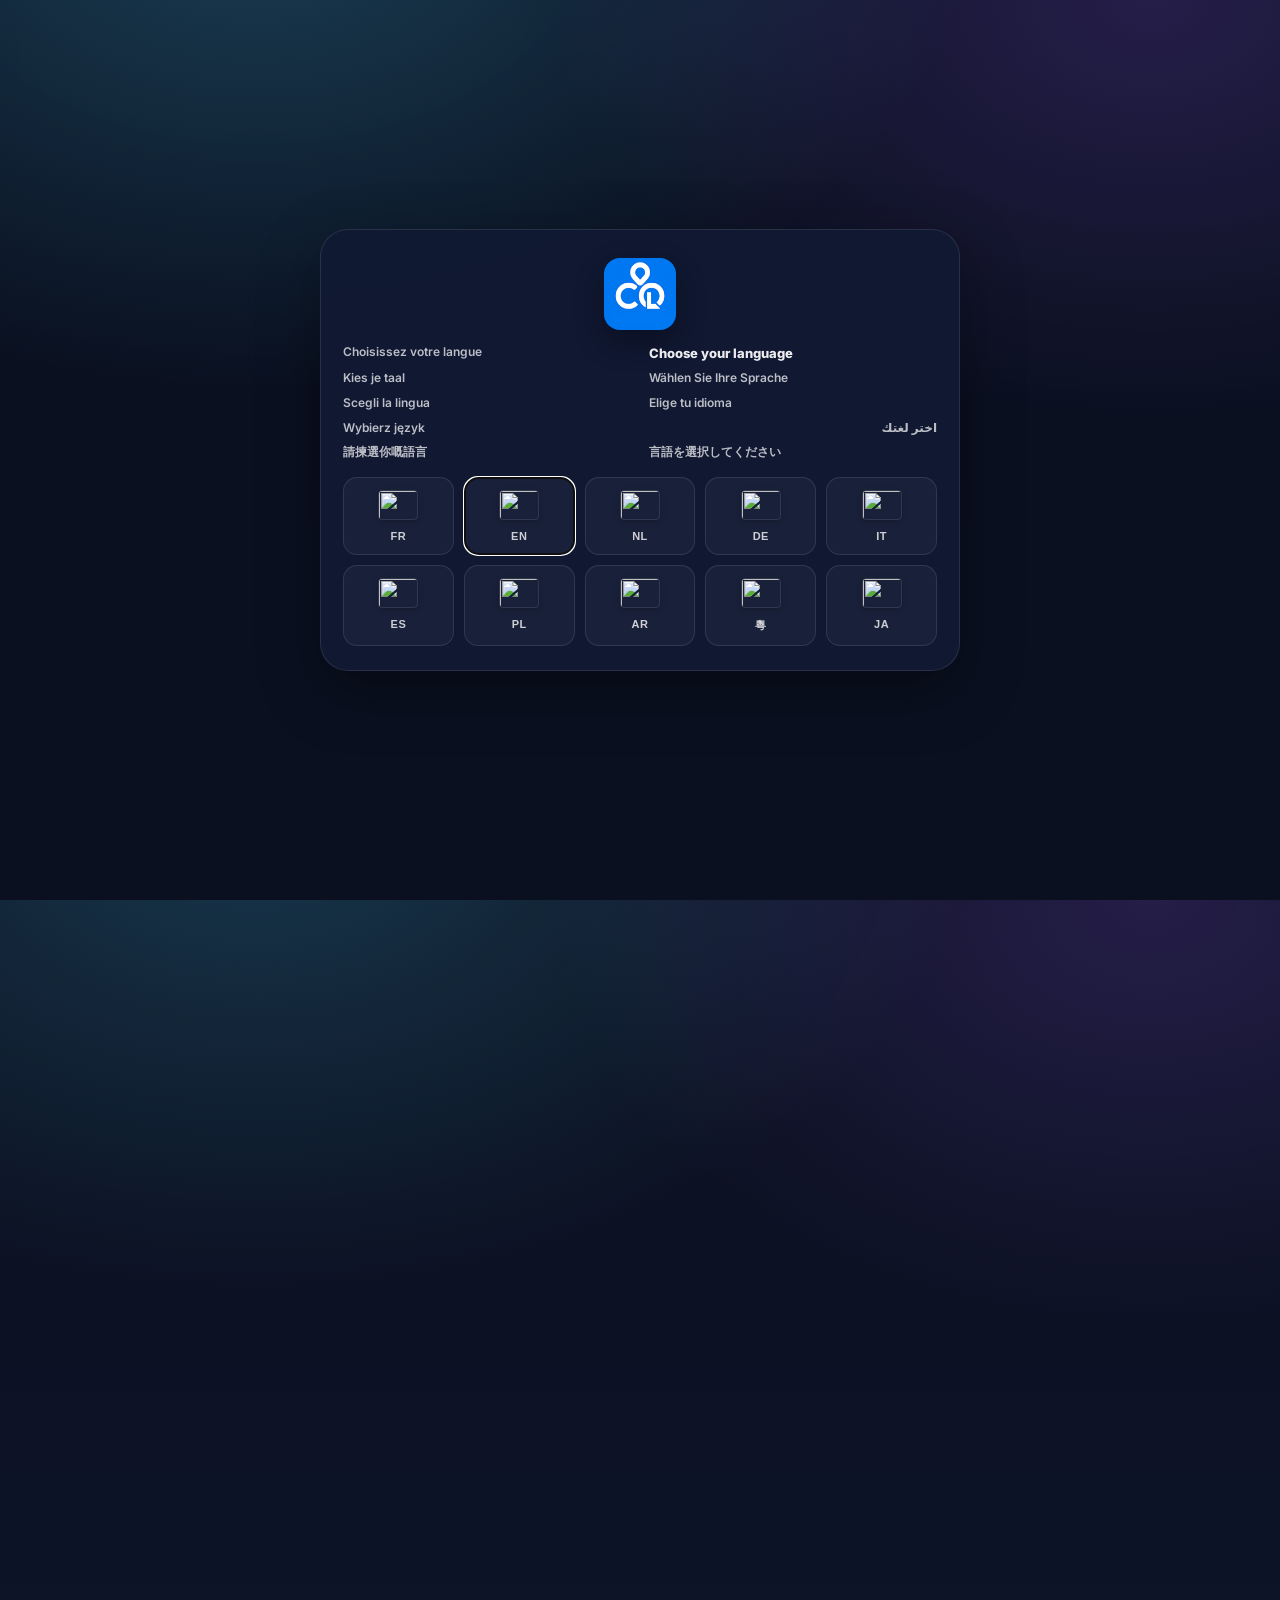
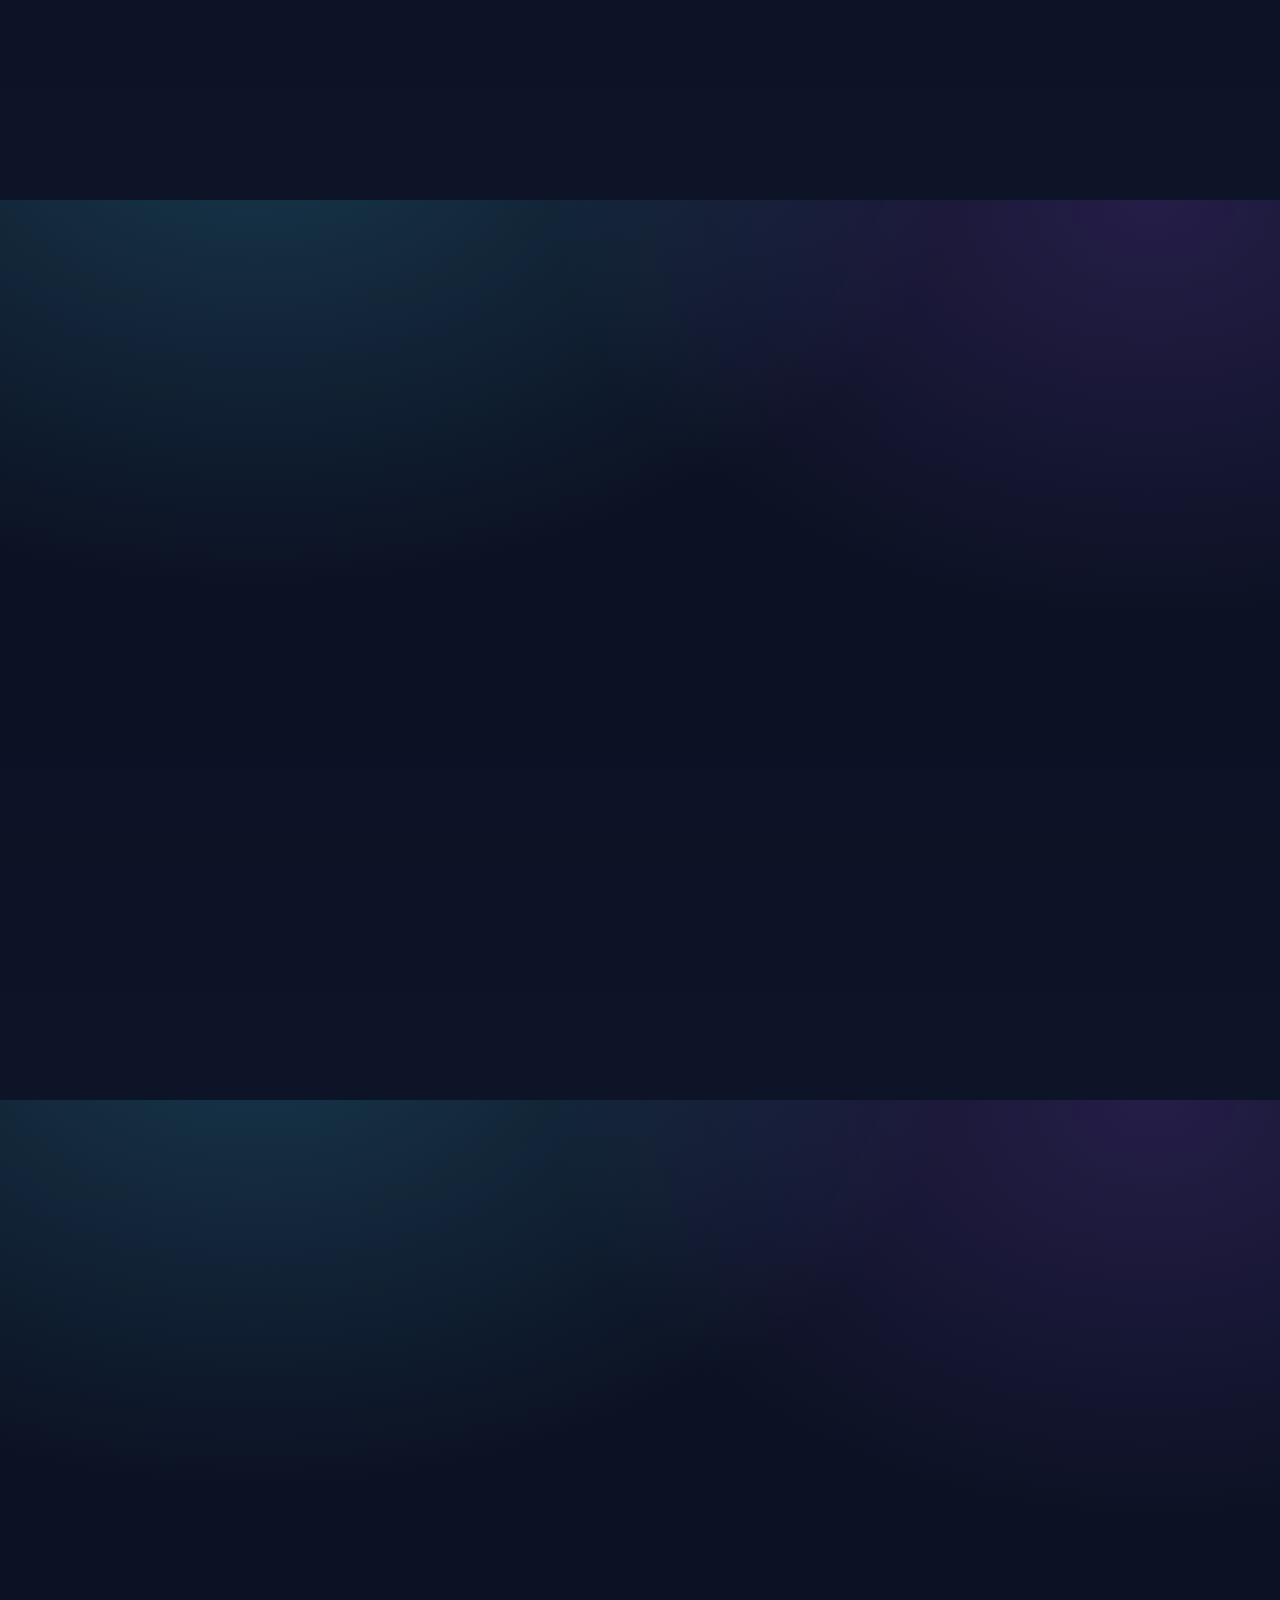
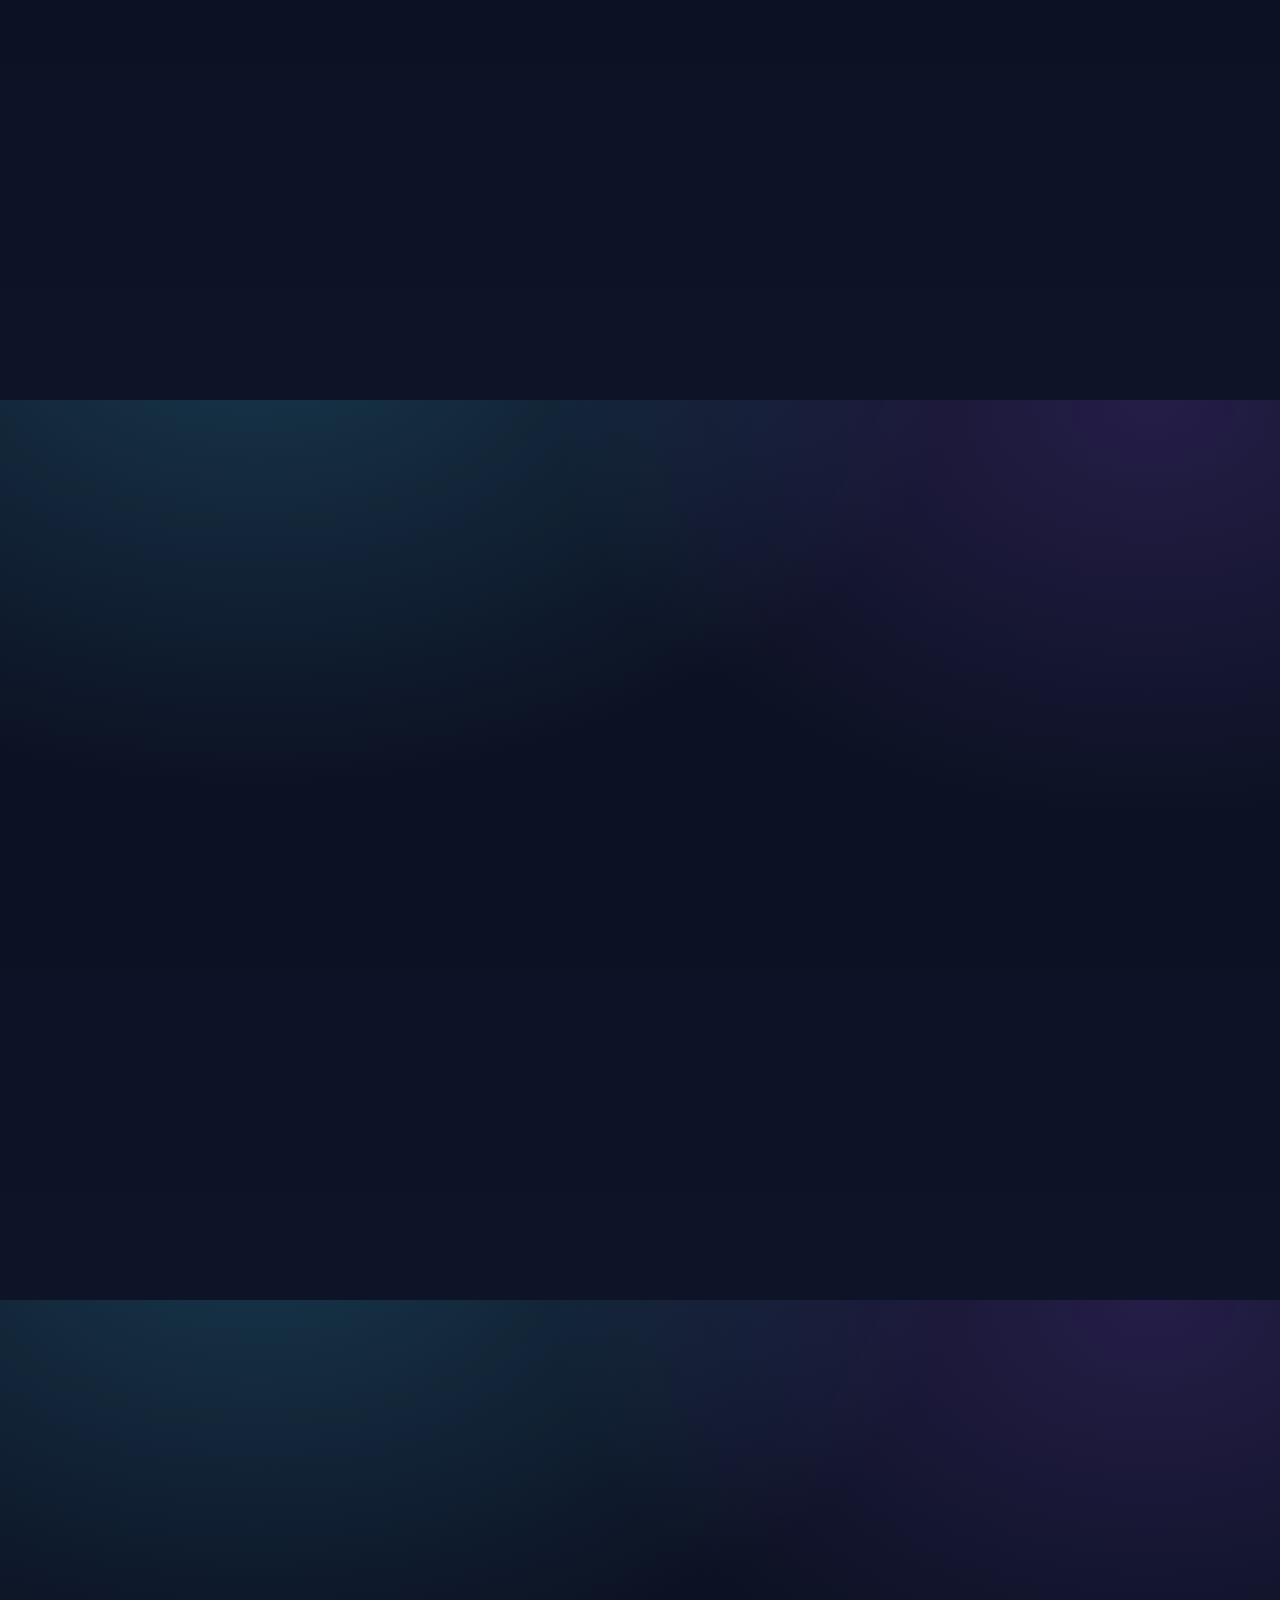
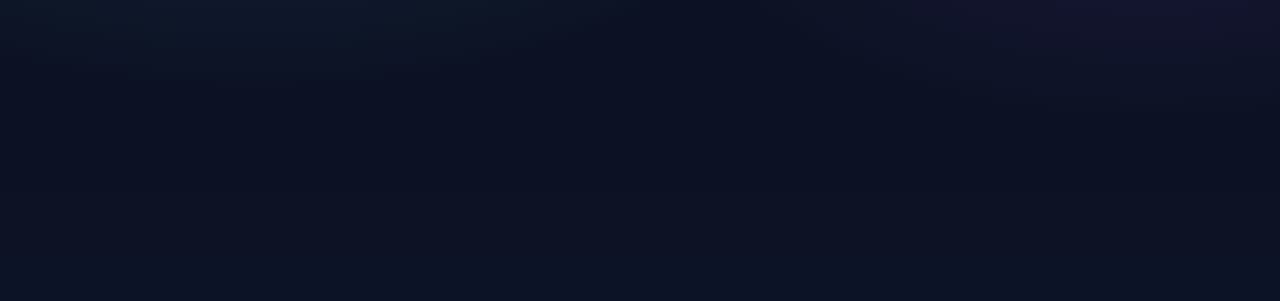
==== index.html @ 460daee0 "Aligner Liège et Lille sur le même modèle de carte QR que Mons. Co-authored-by: Cursor <cursoragent@" ====
<!doctype html>
<html lang="fr">
<head>
  <meta charset="utf-8" />
  <meta name="viewport" content="width=device-width, initial-scale=1" />
  <meta name="theme-color" content="#0b1020" />

  <title>TogaThrust — CityLoopQuest</title>

  <link rel="preconnect" href="https://fonts.googleapis.com">
  <link rel="preconnect" href="https://fonts.gstatic.com" crossorigin>
  <link href="https://fonts.googleapis.com/css2?family=Inter:wght@400;600;700&display=swap" rel="stylesheet">

  <link rel="stylesheet" href="styles.css?v=6" />
  <script>
    (function () {
      var S = ["fr", "en", "nl", "de", "it", "es", "pl", "ar", "yue", "ja"];
      function ok(l) {
        return S.indexOf(l) >= 0;
      }
      try {
        var q = (new URLSearchParams(location.search).get("lang") || "").toLowerCase();
        if (ok(q)) return;
      } catch (e) {}
      document.documentElement.classList.add("lang-gate-pending");
    })();
  </script>
  <script defer src="app.js"></script>
</head>

<body>
  <div
    id="langGate"
    class="langGate"
    hidden
    role="dialog"
    aria-modal="true"
    aria-labelledby="langGateTitle"
    aria-hidden="true"
  >
    <div class="langGate__panel">
      <img
        class="langGate__logo"
        src="assets/Logo%20minimaliste%20sur%20fond%20bleu.png"
        alt=""
        width="72"
        height="72"
        loading="eager"
        decoding="async"
      />
      <h2 id="langGateTitle" class="langGate__title"></h2>
      <div class="langGate__grid" role="group" aria-label="Langues">
        <button type="button" class="langFlag" data-lang-gate="fr" aria-label="Français" title="Français">
          <img class="langFlag__img" src="https://flagcdn.com/w40/fr.png" alt="" />
          <span class="langFlag__code">FR</span>
        </button>
        <button type="button" class="langFlag" data-lang-gate="en" aria-label="English" title="English">
          <img class="langFlag__img" src="https://flagcdn.com/w40/gb.png" alt="" />
          <span class="langFlag__code">EN</span>
        </button>
        <button type="button" class="langFlag" data-lang-gate="nl" aria-label="Nederlands" title="Nederlands">
          <img class="langFlag__img" src="https://flagcdn.com/w40/nl.png" alt="" />
          <span class="langFlag__code">NL</span>
        </button>
        <button type="button" class="langFlag" data-lang-gate="de" aria-label="Deutsch" title="Deutsch">
          <img class="langFlag__img" src="https://flagcdn.com/w40/de.png" alt="" />
          <span class="langFlag__code">DE</span>
        </button>
        <button type="button" class="langFlag" data-lang-gate="it" aria-label="Italiano" title="Italiano">
          <img class="langFlag__img" src="https://flagcdn.com/w40/it.png" alt="" />
          <span class="langFlag__code">IT</span>
        </button>
        <button type="button" class="langFlag" data-lang-gate="es" aria-label="Español" title="Español">
          <img class="langFlag__img" src="https://flagcdn.com/w40/es.png" alt="" />
          <span class="langFlag__code">ES</span>
        </button>
        <button type="button" class="langFlag" data-lang-gate="pl" aria-label="Polski" title="Polski">
          <img class="langFlag__img" src="https://flagcdn.com/w40/pl.png" alt="" />
          <span class="langFlag__code">PL</span>
        </button>
        <button type="button" class="langFlag" data-lang-gate="ar" aria-label="العربية" title="العربية">
          <img class="langFlag__img" src="https://flagcdn.com/w40/sa.png" alt="" />
          <span class="langFlag__code">AR</span>
        </button>
        <button type="button" class="langFlag" data-lang-gate="yue" aria-label="粵語" title="粵語">
          <img class="langFlag__img" src="https://flagcdn.com/w40/hk.png" alt="" />
          <span class="langFlag__code">粵</span>
        </button>
        <button type="button" class="langFlag" data-lang-gate="ja" aria-label="日本語" title="日本語">
          <img class="langFlag__img" src="https://flagcdn.com/w40/jp.png" alt="" />
          <span class="langFlag__code">JA</span>
        </button>
      </div>
    </div>
  </div>

  <header class="nav">
    <div class="container nav__inner">
      <a class="brand" href="#top" aria-label="TogaThrust">
        <img class="brand__logo" src="assets/LogoTT.jpg" alt="TogaThrust" />
        <img class="brand__by" src="assets/by-white.svg" alt="" aria-hidden="true" />
        <div class="brand__meta">
          <div class="brand__name">TogaThrust</div>
          <div class="brand__tag" data-i18n="brandTag">Air and Tourism adventures - Thrill and Culture !</div>
        </div>
      </a>

      <nav class="nav__links" aria-label="Navigation">
        <a href="#features" data-i18n="navFeatures">Fonctionnalités</a>
        <a href="#languages" data-i18n="navLanguages">Langues</a>
        <a href="#screens" data-i18n="navScreens">Captures</a>
        <a href="#launch" data-i18n="navLaunch">Lancer l’app</a>
      </nav>

      <div class="lang">
        <button id="langBtn" class="lang__btn" type="button" aria-haspopup="true" aria-expanded="false">
          <span class="lang__label" id="langLabel">FR</span>
          <span class="lang__chev" aria-hidden="true">▾</span>
        </button>
        <div id="langMenu" class="lang__menu" role="menu" aria-label="Langues">
          <button role="menuitem" data-lang="fr">Français</button>
          <button role="menuitem" data-lang="en">English</button>
          <button role="menuitem" data-lang="nl">Nederlands</button>
          <button role="menuitem" data-lang="de">Deutsch</button>
          <button role="menuitem" data-lang="it">Italiano</button>
          <button role="menuitem" data-lang="es">Español</button>
          <button role="menuitem" data-lang="pl">Polski</button>
          <button role="menuitem" data-lang="ar">العربية</button>
          <button role="menuitem" data-lang="yue">粵語</button>
          <button role="menuitem" data-lang="ja">日本語</button>
        </div>
      </div>
    </div>
  </header>

  <main id="top">
    <!-- HERO -->
    <section class="hero">
      <div class="container hero__grid">
        <div class="hero__copy">
          <div class="kickerRow">
  <div class="kicker" data-i18n="heroKicker">City Loop Quest !!</div>

  <img
    class="clqLogoKicker"
    src="assets/Logo%20minimaliste%20sur%20fond%20bleu.png"
    alt="CityLoopQuest"
    loading="lazy"
    decoding="async"
  />
</div>

          <h1 class="h1" data-i18n="heroTitle">CityLoopQuest</h1>
          <p class="lead" data-i18n="heroSubtitle">
            Des parcours touristiques interactifs, riches et payants, déclinables ville par ville.
          </p>

          <div class="pillRow" aria-label="Pills">
            <span class="pill" data-i18n="pillCities">Plusieurs villes</span>
            <span class="pill" data-i18n="pillRoutes">Plusieurs parcours</span>
            <span class="pill" data-i18n="pillGps">GPS</span>
            <span class="pill" data-i18n="pillQuiz">Quiz</span>
            <span class="pill" data-i18n="pillCulture">Culture</span>
            <span class="pill" data-i18n="pill10">10 langues</span>
          </div>

          <div class="heroCtaRow">
            <a class="btn btn--primary" href="#launch" data-i18n="heroCta">Voir les apps</a>
            <button type="button" class="btn btn--primary" id="installVideoBtn" data-i18n="heroInstallHelp">
              Comment installer une app sur votre appareil
            </button>
          </div>
        </div>

        <div class="hero__phone">
          <img
  class="clqLogoBadge"
  src="assets/Logo%20minimaliste%20sur%20fond%20bleu.png"
  alt="CityLoopQuest"
  loading="lazy"
  decoding="async"
/>

          <div class="phoneStage phoneStage--hero">
            <div class="phone shot" aria-label="Aperçu de l’application (paysage)">
              <div class="phone__bezel">
                <div class="phone__mic" aria-hidden="true"></div>
                <div class="phone__screen">
                  <div class="shot">
                    <div class="shot__blur" aria-hidden="true"></div>
                    <img id="shotImg" class="screenMedia" src="assets/screen-1-fr.png" alt="CityLoopQuest screenshot" />
                  </div>
                  <div class="phone__appLogo" aria-hidden="true">
                    <img src="assets/Logo%20minimaliste%20sur%20fond%20bleu.png" alt="" />
                  </div>
                </div>
              </div>
            </div>

            <!-- Controls UNDER the phone (not on top of image) -->
            <div class="shotPanel" aria-label="Navigation des captures">
              <button id="prevShot" class="iconBtn" type="button" aria-label="Précédent">‹</button>

              <div class="shotPanel__mid">
                <div id="shotCaption" class="shotPanel__caption"> </div>
                <div id="shotDots" class="shotDots" aria-label="Positions"></div>
              </div>

              <button id="nextShot" class="iconBtn" type="button" aria-label="Suivant">›</button>
            </div>
          </div>
        </div>
      </div>
    </section>

    <!-- FEATURES -->
    <section id="features" class="section">
      <div class="container">
        <h2 class="h2" data-i18n="featuresTitle">Ce que fait CityLoopQuest</h2>

        <div class="cards">
          <article class="card">
            <div class="card__icon">🧭</div>
            <h3 class="card__title" data-i18n="f1Title">Parcours & guidage</h3>
            <p class="card__text" data-i18n="f1Text">Itinéraires, distances réalistes, guidage GPS, liens vers les transports en commun et accès direct à Uber si installée.</p>
          </article>
          <article class="card">
            <div class="card__icon">🎭</div>
            <h3 class="card__title" data-i18n="f2Title">Culture & histoires</h3>
            <p class="card__text" data-i18n="f2Text">Chansons, musées, pages culturelles, personnages, lieux emblématiques, événements récurrents…</p>
          </article>
          <article class="card">
            <div class="card__icon">🧠</div>
            <h3 class="card__title" data-i18n="f3Title">Quiz en chemin</h3>
            <p class="card__text" data-i18n="f3Text">Des questions pendant la balade pour rendre l’expérience ludique (adultes/enfants).</p>
          </article>
        </div>

        <div class="banner">
          <div class="banner__badge" data-i18n="quoteBadge">Le +</div>
          <div class="banner__text" data-i18n="quoteText">Un produit duplicable : tu crées une ville, tu ajoutes des parcours, et c’est parti.</div>
        </div>
      </div>
    </section>

    <!-- LANGUAGES -->
    <section id="languages" class="section section--alt">
      <div class="container">
        <h2 class="h2" data-i18n="langTitle">10 langues, accès direct</h2>
        <p class="muted" data-i18n="langSubtitle">La même expérience, traduite et prête à l’usage.</p>

        <div class="langGrid" aria-label="Langues disponibles">
          <button class="langFlag" data-lang="fr" type="button" aria-label="Français" title="Français">
            <img class="langFlag__img" src="https://flagcdn.com/w40/fr.png" alt="Drapeau français" />
            <span class="langFlag__code">FR</span>
          </button>
          <button class="langFlag" data-lang="en" type="button" aria-label="English" title="English">
            <img class="langFlag__img" src="https://flagcdn.com/w40/gb.png" alt="Drapeau britannique" />
            <span class="langFlag__code">EN</span>
          </button>
          <button class="langFlag" data-lang="nl" type="button" aria-label="Nederlands" title="Nederlands">
            <img class="langFlag__img" src="https://flagcdn.com/w40/nl.png" alt="Drapeau néerlandais" />
            <span class="langFlag__code">NL</span>
          </button>
          <button class="langFlag" data-lang="de" type="button" aria-label="Deutsch" title="Deutsch">
            <img class="langFlag__img" src="https://flagcdn.com/w40/de.png" alt="Drapeau allemand" />
            <span class="langFlag__code">DE</span>
          </button>
          <button class="langFlag" data-lang="it" type="button" aria-label="Italiano" title="Italiano">
            <img class="langFlag__img" src="https://flagcdn.com/w40/it.png" alt="Drapeau italien" />
            <span class="langFlag__code">IT</span>
          </button>
          <button class="langFlag" data-lang="es" type="button" aria-label="Español" title="Español">
            <img class="langFlag__img" src="https://flagcdn.com/w40/es.png" alt="Drapeau espagnol" />
            <span class="langFlag__code">ES</span>
          </button>
          <button class="langFlag" data-lang="pl" type="button" aria-label="Polski" title="Polski">
            <img class="langFlag__img" src="https://flagcdn.com/w40/pl.png" alt="Drapeau polonais" />
            <span class="langFlag__code">PL</span>
          </button>
          <button class="langFlag" data-lang="ar" type="button" aria-label="العربية" title="العربية">
            <img class="langFlag__img" src="https://flagcdn.com/w40/sa.png" alt="Drapeau saoudien" />
            <span class="langFlag__code">AR</span>
          </button>
          <button class="langFlag" data-lang="yue" type="button" aria-label="粵語" title="粵語">
            <img class="langFlag__img" src="https://flagcdn.com/w40/hk.png" alt="Drapeau de Hong Kong" />
            <span class="langFlag__code">粵</span>
          </button>
          <button class="langFlag" data-lang="ja" type="button" aria-label="日本語" title="日本語">
            <img class="langFlag__img" src="https://flagcdn.com/w40/jp.png" alt="Drapeau japonais" />
            <span class="langFlag__code">JA</span>
          </button>
        </div>
      </div>
    </section>

    <!-- SCREENS -->
    <section id="screens" class="section">
      <div class="container">
        <h2 class="h2" data-i18n="screensTitle">Captures d’écran</h2>

        <div class="gallery" aria-label="Galerie de captures">
          <!-- 10 captures -->
          
          <figure class="gCard">
            <div class="phoneStage phoneStage--gallery">
              <div class="phone phone--small shot" aria-label="Capture 1">
                <div class="phone__bezel">
                  <div class="phone__mic" aria-hidden="true"></div>
                  <div class="phone__screen">
                    <div class="shot">
                      <div class="shot__blur" aria-hidden="true"></div>
                      <img class="screenMedia" data-screen="1" src="assets/screen-1-fr.png" alt="Screenshot 1" />
                    </div>
                  </div>
                </div>
              </div>
            </div>
            <figcaption class="gCap" data-i18n="g1">Capture d’écran 1</figcaption>
          </figure>

          <figure class="gCard">
            <div class="phoneStage phoneStage--gallery">
              <div class="phone phone--small shot" aria-label="Capture 2">
                <div class="phone__bezel">
                  <div class="phone__mic" aria-hidden="true"></div>
                  <div class="phone__screen">
                    <div class="shot">
                      <div class="shot__blur" aria-hidden="true"></div>
                      <img class="screenMedia" data-screen="2" src="assets/screen-2-fr.png" alt="Screenshot 2" />
                    </div>
                  </div>
                </div>
              </div>
            </div>
            <figcaption class="gCap" data-i18n="g2">Capture d’écran 2</figcaption>
          </figure>

          <figure class="gCard">
            <div class="phoneStage phoneStage--gallery">
              <div class="phone phone--small shot" aria-label="Capture 3">
                <div class="phone__bezel">
                  <div class="phone__mic" aria-hidden="true"></div>
                  <div class="phone__screen">
                    <div class="shot">
                      <div class="shot__blur" aria-hidden="true"></div>
                      <img class="screenMedia" data-screen="3" src="assets/screen-3-fr.png" alt="Screenshot 3" />
                    </div>
                  </div>
                </div>
              </div>
            </div>
            <figcaption class="gCap" data-i18n="g3">Capture d’écran 3</figcaption>
          </figure>

          <figure class="gCard">
            <div class="phoneStage phoneStage--gallery">
              <div class="phone phone--small shot" aria-label="Capture 4">
                <div class="phone__bezel">
                  <div class="phone__mic" aria-hidden="true"></div>
                  <div class="phone__screen">
                    <div class="shot">
                      <div class="shot__blur" aria-hidden="true"></div>
                      <img class="screenMedia" data-screen="4" src="assets/screen-4-fr.png" alt="Screenshot 4" />
                    </div>
                  </div>
                </div>
              </div>
            </div>
            <figcaption class="gCap" data-i18n="g4">Capture d’écran 4</figcaption>
          </figure>

          <figure class="gCard">
            <div class="phoneStage phoneStage--gallery">
              <div class="phone phone--small shot" aria-label="Capture 5">
                <div class="phone__bezel">
                  <div class="phone__mic" aria-hidden="true"></div>
                  <div class="phone__screen">
                    <div class="shot">
                      <div class="shot__blur" aria-hidden="true"></div>
                      <img class="screenMedia" data-screen="5" src="assets/screen-5-fr.png" alt="Screenshot 5" />
                    </div>
                  </div>
                </div>
              </div>
            </div>
            <figcaption class="gCap" data-i18n="g5">Capture d’écran 5</figcaption>
          </figure>

          <figure class="gCard">
            <div class="phoneStage phoneStage--gallery">
              <div class="phone phone--small shot" aria-label="Capture 6">
                <div class="phone__bezel">
                  <div class="phone__mic" aria-hidden="true"></div>
                  <div class="phone__screen">
                    <div class="shot">
                      <div class="shot__blur" aria-hidden="true"></div>
                      <img class="screenMedia" data-screen="6" src="assets/screen-6-fr.png" alt="Screenshot 6" />
                    </div>
                  </div>
                </div>
              </div>
            </div>
            <figcaption class="gCap" data-i18n="g6">Capture d’écran 6</figcaption>
          </figure>

          <figure class="gCard">
            <div class="phoneStage phoneStage--gallery">
              <div class="phone phone--small shot" aria-label="Capture 7">
                <div class="phone__bezel">
                  <div class="phone__mic" aria-hidden="true"></div>
                  <div class="phone__screen">
                    <div class="shot">
                      <div class="shot__blur" aria-hidden="true"></div>
                      <img class="screenMedia" data-screen="7" src="assets/screen-7-fr.png" alt="Screenshot 7" />
                    </div>
                  </div>
                </div>
              </div>
            </div>
            <figcaption class="gCap" data-i18n="g7">Capture d’écran 7</figcaption>
          </figure>

          <figure class="gCard">
            <div class="phoneStage phoneStage--gallery">
              <div class="phone phone--small shot" aria-label="Capture 8">
                <div class="phone__bezel">
                  <div class="phone__mic" aria-hidden="true"></div>
                  <div class="phone__screen">
                    <div class="shot">
                      <div class="shot__blur" aria-hidden="true"></div>
                      <img class="screenMedia" data-screen="8" src="assets/screen-8-fr.png" alt="Screenshot 8" />
                    </div>
                  </div>
                </div>
              </div>
            </div>
            <figcaption class="gCap" data-i18n="g8">Capture d’écran 8</figcaption>
          </figure>

          <figure class="gCard">
            <div class="phoneStage phoneStage--gallery">
              <div class="phone phone--small shot" aria-label="Capture 9">
                <div class="phone__bezel">
                  <div class="phone__mic" aria-hidden="true"></div>
                  <div class="phone__screen">
                    <div class="shot">
                      <div class="shot__blur" aria-hidden="true"></div>
                      <img class="screenMedia" data-screen="9" src="assets/screen-9-fr.png" alt="Screenshot 9" />
                    </div>
                  </div>
                </div>
              </div>
            </div>
            <figcaption class="gCap" data-i18n="g9">Capture d’écran 9</figcaption>
          </figure>

          <figure class="gCard">
            <div class="phoneStage phoneStage--gallery">
              <div class="phone phone--small shot" aria-label="Capture 10">
                <div class="phone__bezel">
                  <div class="phone__mic" aria-hidden="true"></div>
                  <div class="phone__screen">
                    <div class="shot">
                      <div class="shot__blur" aria-hidden="true"></div>
                      <img class="screenMedia" data-screen="10" src="assets/screen-10-fr.png" alt="Screenshot 10" />
                    </div>
                  </div>
                </div>
              </div>
            </div>
            <figcaption class="gCap" data-i18n="g10">Capture d’écran 10</figcaption>
          </figure>
        </div>
      </div>
    </section>

    <!-- LAUNCH -->
    <section id="launch" class="section section--alt">
      <div class="container">
        <h2 class="h2" data-i18n="launchTitle">Commencez l’aventure et choisissez votre ville</h2>
        <div class="launchWarning" data-i18n="launchGpsWarning">
          ATTENTION : LE GUIDAGE GPS EST TRES GOURMAND EN ENERGIE. PENSEZ A AVOIR UN PORTABLE A PLEINE CHARGE OU, MIEUX, UNE BATTERIE PORTABLE...
        </div>
        <p class="muted" data-i18n="launchSubtitle">Scannez le QR ou cliquez sur la tuile.</p>

        <div class="cityWorld">
          <div class="cityContinent">
            <h3 class="cityContinent__title" data-i18n="continentEurope">Europe</h3>

            <div class="cityCountry">
              <h4 class="cityCountry__title" data-i18n="countryBelgium">Belgique</h4>
              <div class="cityGrid">
                <a class="cityCard" href="https://clq-mons.netlify.app/language-selection.html?from=clquest" rel="noreferrer">
                  <div class="cityCard__top">
                    <div class="cityCard__icon">
                      <img class="cityCard__iconImg" src="assets/Logo%20minimaliste%20sur%20fond%20bleu.png" alt="CityQuest" loading="lazy" decoding="async" />
                    </div>
                    <div class="cityCard__title" data-i18n="cityMons">Mons</div>
                  </div>
                  <div class="qrBox">
                    <img class="qr" src="assets/qr_clq-mons_netlify_app.png?v=6" alt="QR code – CityLoopQuest Mons" width="240" height="240" loading="lazy" decoding="async" />
                  </div>
                  <div class="cityCard__hint" data-i18n="scanHint">Scannez pour ouvrir sur mobile</div>
                </a>

                <a class="cityCard" href="https://clq-bruxelles.netlify.app/language-selection.html?from=clquest" rel="noreferrer">
                  <div class="cityCard__top">
                    <div class="cityCard__icon">
                      <img class="cityCard__iconImg" src="assets/Logo%20minimaliste%20sur%20fond%20bleu.png" alt="CityQuest" loading="lazy" decoding="async" />
                    </div>
                    <div class="cityCard__title" data-i18n="cityBrussels">Bruxelles</div>
                  </div>
                  <div class="qrBox">
                    <img class="qr" src="assets/qr_clq-bruxelles_netlify_app.png?v=6" alt="QR code – CityLoopQuest Bruxelles" width="240" height="240" loading="lazy" decoding="async" />
                  </div>
                  <div class="cityCard__hint" data-i18n="scanHint">Scannez pour ouvrir sur mobile</div>
                </a>

                <div class="cityCard cityCard--soon" aria-disabled="true">
                  <div class="cityCard__top">
                    <div class="cityCard__icon">
                      <img class="cityCard__iconImg" src="assets/Logo%20minimaliste%20sur%20fond%20bleu.png" alt="CityQuest" loading="lazy" decoding="async" />
                    </div>
                    <div class="cityCard__title" data-i18n="cityLiege">Liège</div>
                  </div>
                  <div class="qrBox">
                    <img class="qr" src="assets/qr_clq-liege_netlify_app.png?v=6" alt="QR code – CityLoopQuest Liège (à venir)" width="240" height="240" loading="lazy" decoding="async" />
                  </div>
                  <div class="cityCard__hint" data-i18n="fakeQrHint">QR provisoire (bientôt actif)</div>
                </div>
              </div>
            </div>

            <div class="cityCountry">
              <h4 class="cityCountry__title" data-i18n="countryFrance">France</h4>
              <div class="cityGrid">
                <div class="cityCard cityCard--soon" aria-disabled="true">
                  <div class="cityCard__top">
                    <div class="cityCard__icon">
                      <img class="cityCard__iconImg" src="assets/Logo%20minimaliste%20sur%20fond%20bleu.png" alt="CityQuest" loading="lazy" decoding="async" />
                    </div>
                    <div class="cityCard__title" data-i18n="cityLille">Lille</div>
                  </div>
                  <div class="qrBox">
                    <img class="qr" src="assets/qr_clq-lille_netlify_app.png?v=6" alt="QR code – CityLoopQuest Lille (à venir)" width="240" height="240" loading="lazy" decoding="async" />
                  </div>
                  <div class="cityCard__hint" data-i18n="fakeQrHint">QR provisoire (bientôt actif)</div>
                </div>
              </div>
            </div>

            <div class="cityCountry">
              <h4 class="cityCountry__title" data-i18n="countrySpain">Espagne</h4>
              <div class="cityGrid">
                <div class="cityCard cityCard--soon" aria-disabled="true">
                  <div class="cityCard__top">
                    <div class="cityCard__icon">
                      <img class="cityCard__iconImg" src="assets/Logo%20minimaliste%20sur%20fond%20bleu.png" alt="CityQuest" loading="lazy" decoding="async" />
                    </div>
                    <div class="cityCard__title" data-i18n="cityAlicante">Alicante</div>
                  </div>
                  <div class="qrBox">
                    <img class="qr" src="assets/qr_clq-alicante_netlify_app.png?v=6" alt="QR code – CityLoopQuest Alicante (à venir)" width="240" height="240" loading="lazy" decoding="async" />
                  </div>
                  <div class="cityCard__hint" data-i18n="fakeQrHint">QR provisoire (bientôt actif)</div>
                </div>

                <div class="cityCard cityCard--soon" aria-disabled="true">
                  <div class="cityCard__top">
                    <div class="cityCard__icon">
                      <img class="cityCard__iconImg" src="assets/Logo%20minimaliste%20sur%20fond%20bleu.png" alt="CityQuest" loading="lazy" decoding="async" />
                    </div>
                    <div class="cityCard__title" data-i18n="cityCaravaca">Caravaca de la Cruz</div>
                  </div>
                  <div class="qrBox">
                    <img class="qr" src="assets/qr_clq-caravaca-de-la-cruz_netlify_app.png?v=6" alt="QR code – CityLoopQuest Caravaca (à venir)" width="240" height="240" loading="lazy" decoding="async" />
                  </div>
                  <div class="cityCard__hint" data-i18n="fakeQrHint">QR provisoire (bientôt actif)</div>
                </div>

                <div class="cityCard cityCard--soon" aria-disabled="true">
                  <div class="cityCard__top">
                    <div class="cityCard__icon">
                      <img class="cityCard__iconImg" src="assets/Logo%20minimaliste%20sur%20fond%20bleu.png" alt="CityQuest" loading="lazy" decoding="async" />
                    </div>
                    <div class="cityCard__title" data-i18n="cityCarthagene">Carthagène</div>
                  </div>
                  <div class="qrBox">
                    <img class="qr" src="assets/qr_clq-carthagene_netlify_app.png?v=6" alt="QR code – CityLoopQuest Carthagène (à venir)" width="240" height="240" loading="lazy" decoding="async" />
                  </div>
                  <div class="cityCard__hint" data-i18n="fakeQrHint">QR provisoire (bientôt actif)</div>
                </div>

                <div class="cityCard cityCard--soon" aria-disabled="true">
                  <div class="cityCard__top">
                    <div class="cityCard__icon">
                      <img class="cityCard__iconImg" src="assets/Logo%20minimaliste%20sur%20fond%20bleu.png" alt="CityQuest" loading="lazy" decoding="async" />
                    </div>
                    <div class="cityCard__title" data-i18n="cityLorca">Lorca</div>
                  </div>
                  <div class="qrBox">
                    <img class="qr" src="assets/qr_clq-lorca_netlify_app.png?v=6" alt="QR code – CityLoopQuest Lorca (à venir)" width="240" height="240" loading="lazy" decoding="async" />
                  </div>
                  <div class="cityCard__hint" data-i18n="fakeQrHint">QR provisoire (bientôt actif)</div>
                </div>

                <a class="cityCard" href="https://clq-murcia.netlify.app/language-selection.html?from=clquest" rel="noreferrer">
                  <div class="cityCard__top">
                    <div class="cityCard__icon">
                      <img class="cityCard__iconImg" src="assets/Logo%20minimaliste%20sur%20fond%20bleu.png" alt="CityQuest" loading="lazy" decoding="async" />
                    </div>
                    <div class="cityCard__title" data-i18n="cityMurcia">Murcia</div>
                  </div>
                  <div class="qrBox">
                    <img class="qr" src="assets/qr_clq-murcia_netlify_app.png?v=6" alt="QR code – CityLoopQuest Murcia" width="240" height="240" loading="lazy" decoding="async" />
                  </div>
                  <div class="cityCard__hint" data-i18n="scanHint">Scannez pour ouvrir sur mobile</div>
                </a>

                <div class="cityCard cityCard--soon" aria-disabled="true">
                  <div class="cityCard__top">
                    <div class="cityCard__icon">
                      <img class="cityCard__iconImg" src="assets/Logo%20minimaliste%20sur%20fond%20bleu.png" alt="CityQuest" loading="lazy" decoding="async" />
                    </div>
                    <div class="cityCard__title" data-i18n="cityAguilas">Águilas</div>
                  </div>
                  <div class="qrBox">
                    <img class="qr" src="assets/qr_clq-aguilas_netlify_app.png?v=6" alt="QR code – CityLoopQuest Águilas (à venir)" width="240" height="240" loading="lazy" decoding="async" />
                  </div>
                  <div class="cityCard__hint" data-i18n="fakeQrHint">QR provisoire (bientôt actif)</div>
                </div>
              </div>
            </div>
          </div>
        </div>
      </div>
    </section>

    <div
      id="installVideoModal"
      class="installVideoModal"
      hidden
      role="dialog"
      aria-modal="true"
      aria-labelledby="installVideoModalTitle"
    >
      <div class="installVideoModal__backdrop" id="installVideoBackdrop" aria-hidden="true"></div>
      <div class="installVideoModal__panel">
        <div class="installVideoModal__head">
          <h2 id="installVideoModalTitle" class="installVideoModal__title" data-i18n="heroInstallHelp">
            Comment installer une app sur votre appareil
          </h2>
          <button type="button" class="btn installVideoModal__close" id="installVideoCloseBtn" data-i18n="installVideoClose">
            Fermer
          </button>
        </div>
        <video
          id="installVideoPlayer"
          class="installVideoModal__video"
          controls
          playsinline
          preload="auto"
          autoplay
          muted
        ></video>
      </div>
    </div>

    <footer class="footer">
      <div class="container footer__inner">
        <div class="footer__left">
          <div class="footer__brand">TogaThrust</div>
          <div class="footer__text" data-i18n="footerText">CityLoopQuest — tourisme interactif multilingue.</div>
        </div>
      </div>
    </footer>
  </main>
</body>
</html>
---- styles.css ----
:root{
  --bg: #0b1020;
  --bg2:#0d1428;
  --card:#111a33;
  --muted: rgba(255,255,255,.72);
  --muted2: rgba(255,255,255,.58);
  --text: rgba(255,255,255,.92);
  --line: rgba(255,255,255,.10);
  --accent:#4dd5ff;
  --accent2:#9b5cff;
  --shadow: 0 20px 60px rgba(0,0,0,.35);
  --radius: 20px;
  --radius2: 28px;
  --font: "Inter", system-ui, -apple-system, Segoe UI, Roboto, Arial, sans-serif;
}

*{ box-sizing:border-box; }
html,body{ height:100%; }
body{
  margin:0;
  font-family:var(--font);
  color:var(--text);
  background:
    radial-gradient(1200px 800px at 20% -10%, rgba(77,213,255,.20), transparent 60%),
    radial-gradient(1000px 700px at 90% 0%, rgba(155,92,255,.18), transparent 60%),
    linear-gradient(180deg, var(--bg) 0%, var(--bg2) 100%);
}

a{ color:inherit; text-decoration:none; }
img{ max-width:100%; display:block; }

.container{
  width:min(1120px, calc(100% - 48px));
  margin:0 auto;
}

.nav{
  position:sticky;
  top:0;
  z-index:50;
  backdrop-filter: blur(14px);
  background: rgba(11,16,32,.60);
  border-bottom: 1px solid var(--line);
}
.nav__inner{
  display:flex;
  align-items:center;
  justify-content:space-between;
  gap:14px;
  padding:12px 0;
}

.brand{
  display:flex;
  align-items:center;
  gap:12px;
  min-width: 220px;
}
.brand__logo{
  width: 44px;
  height: 44px;
  object-fit: contain;      /* remplit bien le carré */
  border-radius: 10px;    /* look moderne */
  background: #fff;       /* si ton logo a du blanc/contour, ça ressort bien */
  padding: 0;
  box-shadow: 0 8px 18px rgba(0,0,0,.25);
}
.brand__by{
  height: 60px;  /* 3× la taille d’origine (20px) */
  width: auto;
  object-fit: contain;
  opacity: .95;
  transform: rotate(-25deg);  /* inclinaison vers la gauche */
  margin-right: -92px;  /* encore un peu vers la gauche */
}

.brand__name{ font-weight:800; letter-spacing:.2px; color:#e63946; }
.brand__tag{ font-size:12px; color:var(--muted2); margin-top:2px; }

.nav__links{
  display:flex;
  gap:18px;
  align-items:center;
  justify-content:center;
  flex:1;
}
.nav__links a{
  font-size:14px;
  color:var(--muted);
  padding:8px 10px;
  border-radius: 12px;
}
.nav__links a:hover{
  background: rgba(255,255,255,.06);
  color: var(--text);
}

.lang{ position:relative; }
.lang__btn{
  display:flex;
  align-items:center;
  gap:8px;
  padding:10px 12px;
  border:1px solid var(--line);
  background: rgba(255,255,255,.04);
  color: var(--text);
  border-radius: 14px;
  cursor:pointer;
}
.lang__btn:hover{ background: rgba(255,255,255,.06); }
.lang__label{ font-weight:700; font-size:12px; letter-spacing:.6px; }
.lang__chev{ opacity:.9; }

.lang__menu{
  position:absolute;
  right:0;
  top: calc(100% + 10px);
  width: 220px;
  display:none;
  background: rgba(13,20,40,.95);
  border:1px solid var(--line);
  border-radius: 16px;
  box-shadow: var(--shadow);
  padding:8px;
}
.lang__menu.open{ display:block; }
.lang__menu button{
  width:100%;
  padding:10px 10px;
  border-radius: 12px;
  border:0;
  background: transparent;
  color: var(--text);
  cursor:pointer;
  text-align:left;
  font-size:14px;
}
.lang__menu button:hover{ background: rgba(255,255,255,.06); }

.hero{ padding: 44px 0 10px; }
.hero__grid{
  display:grid;
  grid-template-columns: 1.15fr .85fr;
  gap: 28px;
  align-items:center;
}
.kicker{
  display:inline-flex;
  gap:10px;
  align-items:center;
  font-size:56px;   /* au moins 2× plus grand (28px → 56px) */
  font-weight:700;
  color: #2563eb;   /* bleu type fond du logo CityLoopQuest */
  padding:16px 24px;
  border: 1px solid var(--line);
  border-radius: 999px;
  background: rgba(255,255,255,.04);
}
/* Row kicker + logo (logo visible seulement sur mobile) */
.kickerRow{
  display:flex;
  align-items:center;
  gap:10px;
}

.clqLogoKicker{
  display:none;           /* desktop: caché */
  width:34px;
  height:34px;
  object-fit: contain;
  border-radius: 10px;
  box-shadow: 0 10px 22px rgba(0,0,0,.25);
}

/* Portrait mobile : 120x120 et aligné à droite du kicker */
@media (max-width: 680px) and (orientation: portrait){
  .kickerRow{
    width:100%;
    justify-content: space-between;
  }
  .clqLogoKicker{
    display:block;
    width:120px;
    height:120px;
  }
  .clqLogoBadge{ display:none; }
}

/* Paysage mobile : force aussi le logo en haut à droite */
@media (max-height: 520px) and (orientation: landscape){
  .clqLogoKicker{
    display:block;
    position: fixed;
    right: 12px;
    top: calc(env(safe-area-inset-top) + 12px);
    width:120px;
    height:120px;
    z-index: 9999;
  }

  /* Le badge au-dessus du téléphone, on le masque en mobile */
  .clqLogoBadge{ display:none; }
}


.h1{
  font-size: clamp(40px, 4.8vw, 62px);
  margin:14px 0 10px;
  line-height:1.0;
}
.lead{
  font-size: 17px;
  color: var(--muted);
  line-height:1.6;
  margin: 0 0 18px;
}

.pillRow{
  display:flex;
  flex-wrap:wrap;
  gap:10px;
  margin: 8px 0 18px;
}
.pill{
  font-size:12px;
  color: var(--muted);
  border:1px solid var(--line);
  background: rgba(255,255,255,.03);
  border-radius:999px;
  padding:8px 10px;
}

.btn{
  display:inline-flex;
  align-items:center;
  justify-content:center;
  gap:10px;
  padding:12px 16px;
  border-radius: 16px;
  border: 1px solid var(--line);
  background: rgba(255,255,255,.05);
  color: var(--text);
  font-weight:700;
}
button.btn{
  font: inherit;
  cursor: pointer;
}
.btn--primary{
  background: linear-gradient(135deg, rgba(77,213,255,.95), rgba(155,92,255,.85));
  border: 0;
  box-shadow: 0 18px 40px rgba(77,213,255,.14);
}
.btn--primary:hover{ filter: brightness(1.03); transform: translateY(-1px); }

.heroCtaRow{
  display: flex;
  flex-wrap: wrap;
  align-items: center;
  gap: 12px;
  margin-top: 4px;
}

.installVideoModal{
  position: fixed;
  inset: 0;
  z-index: 99990;
  display: flex;
  align-items: center;
  justify-content: center;
  padding: 20px;
  box-sizing: border-box;
}

.installVideoModal[hidden]{
  display: none !important;
}

.installVideoModal__backdrop{
  position: absolute;
  inset: 0;
  background: rgba(5, 8, 18, .82);
  backdrop-filter: blur(8px);
  cursor: pointer;
}

.installVideoModal__panel{
  position: relative;
  z-index: 1;
  width: min(920px, 100%);
  max-height: min(92vh, 900px);
  border-radius: var(--radius2);
  border: 1px solid var(--line);
  background: rgba(17,26,51,.98);
  box-shadow: var(--shadow);
  padding: 18px 18px 20px;
  display: flex;
  flex-direction: column;
  gap: 14px;
}

.installVideoModal__head{
  display: flex;
  align-items: flex-start;
  justify-content: space-between;
  gap: 14px;
}

.installVideoModal__title{
  margin: 0;
  font-size: clamp(16px, 3.2vw, 20px);
  font-weight: 800;
  line-height: 1.35;
  color: var(--text);
  flex: 1;
  text-align: start;
}

.installVideoModal__close{
  flex: 0 0 auto;
  padding: 8px 14px;
  font-size: 13px;
}

.installVideoModal__video{
  width: 100%;
  max-height: min(72vh, 640px);
  border-radius: 14px;
  background: #000;
}

.section{ padding: 54px 0; }
.section--alt{ background: rgba(255,255,255,.02); border-top: 1px solid var(--line); border-bottom: 1px solid var(--line); }

.h2{
  font-size: 28px;
  margin: 0 0 14px;
}
.muted{ color: var(--muted2); margin: 0 0 18px; line-height:1.7; }

.cards{
  display:grid;
  grid-template-columns: repeat(3, 1fr);
  gap: 16px;
  margin-top: 18px;
}
.card{
  background: rgba(255,255,255,.04);
  border:1px solid var(--line);
  border-radius: var(--radius);
  padding: 18px 18px 16px;
  box-shadow: 0 20px 50px rgba(0,0,0,.20);
}
.card__icon{ font-size: 20px; }
.card__title{ margin: 10px 0 6px; font-size: 16px; }
.card__text{ margin: 0; color: var(--muted); line-height:1.6; font-size: 14px; }

.banner{
  margin-top: 18px;
  border:1px solid var(--line);
  background: linear-gradient(135deg, rgba(77,213,255,.12), rgba(155,92,255,.10));
  border-radius: var(--radius);
  padding: 16px;
  display:flex;
  gap: 12px;
  align-items:flex-start;
}
.banner__badge{
  font-size: 12px;
  font-weight:800;
  letter-spacing:.5px;
  padding: 7px 10px;
  border-radius: 999px;
  background: rgba(255,255,255,.10);
  border: 1px solid rgba(255,255,255,.12);
}
.banner__text{ color: var(--muted); line-height:1.6; }

.langGrid{
  display:grid;
  grid-template-columns: repeat(5, 1fr);
  gap: 10px;
  margin-top: 16px;
}
.langFlag{
  border:1px solid var(--line);
  background: rgba(255,255,255,.04);
  border-radius: 14px;
  padding: 12px 10px;
  text-align:center;
  font-weight:700;
  letter-spacing:.3px;
  cursor: pointer;
  display: flex;
  flex-direction: column;
  align-items: center;
  gap: 6px;
  transition: all 0.2s ease;
  color: var(--text);
}
.langFlag:hover{
  background: rgba(255,255,255,.08);
  border-color: var(--accent);
  transform: translateY(-2px);
  box-shadow: 0 4px 12px rgba(77,213,255,.15);
}
.langFlag:active{
  transform: translateY(0);
}
.langFlag__img{
  width: 40px;
  height: 30px;
  object-fit: cover;
  border-radius: 4px;
  display: block;
  box-shadow: 0 2px 6px rgba(0,0,0,.2);
  border: 1px solid rgba(255,255,255,.1);
}
.langFlag__code{
  font-size: 11px;
  opacity: 0.85;
  letter-spacing: 0.5px;
  margin-top: 4px;
}
.langFlag.active{
  background: rgba(77,213,255,.15);
  border-color: var(--accent);
  box-shadow: 0 0 0 2px rgba(77,213,255,.2);
}

/* Écran de choix de langue (avant le reste de la page) */
html.lang-gate-pending body {
  overflow: hidden;
  height: 100%;
}
html.lang-gate-pending body > *:not(#langGate) {
  visibility: hidden !important;
}

.langGate {
  position: fixed;
  inset: 0;
  z-index: 100000;
  display: flex;
  align-items: center;
  justify-content: center;
  padding: 24px;
  box-sizing: border-box;
  background:
    radial-gradient(1200px 800px at 20% -10%, rgba(77,213,255,.22), transparent 60%),
    radial-gradient(1000px 700px at 90% 0%, rgba(155,92,255,.18), transparent 60%),
    rgba(11,16,32,.94);
  backdrop-filter: blur(10px);
}

/* display:flex sur .langGate ne doit pas annuler l’attribut HTML hidden */
.langGate[hidden] {
  display: none !important;
  pointer-events: none !important;
}

.langGate__panel {
  width: min(640px, 100%);
  border-radius: var(--radius2);
  border: 1px solid var(--line);
  background: rgba(17,26,51,.96);
  box-shadow: var(--shadow);
  padding: 28px 22px 24px;
  text-align: center;
}

.langGate__logo {
  display: block;
  margin: 0 auto 14px;
  border-radius: 16px;
  box-shadow: 0 12px 28px rgba(0,0,0,.35);
}

.langGate__title {
  margin: 0 0 18px;
  font-size: clamp(18px, 4.2vw, 22px);
  font-weight: 800;
  line-height: 1.35;
  color: var(--text);
}

/* Les 10 formulations « choisissez votre langue » (une par langue supportée) */
.langGate__title.langGate__title--allLangs {
  display: grid;
  grid-template-columns: 1fr 1fr;
  gap: 8px 18px;
  font-size: 12px;
  font-weight: 600;
  text-align: start;
  line-height: 1.4;
  margin-bottom: 16px;
}

.langGate__titleLine {
  color: var(--muted);
  font-weight: 600;
}

.langGate__titleLine--guess {
  color: var(--text);
  font-weight: 800;
  font-size: 13px;
}

.langGate__grid {
  display: grid;
  grid-template-columns: repeat(5, 1fr);
  gap: 10px;
}

@media (max-width: 520px) {
  .langGate__grid {
    grid-template-columns: repeat(2, 1fr);
  }
  .langGate__title.langGate__title--allLangs {
    grid-template-columns: 1fr;
    font-size: 11px;
  }
  .langGate__titleLine--guess {
    font-size: 12px;
  }
}

/* PHONE (landscape) */
.phoneStage{
  display:flex;
  flex-direction:column;
  align-items:center;
  gap: 6px; /* closer controls to phone */
}
.phoneStage--hero{ --phoneW: 520px; }
.phoneStage--gallery{ --phoneW: 420px; }
.phone{
  width: var(--phoneW, 520px);
  aspect-ratio: 19 / 10;
  border-radius: 34px;
  background: rgba(255,255,255,.06);
  border: 1px solid rgba(255,255,255,.12);
  box-shadow: var(--shadow);
  overflow:hidden;
}
.phone--small{ --phoneW: 420px; }

.phone__bezel{
  position:relative;
  height:100%;
  padding: 16px;
}
.phone__mic{
  position:absolute;
  left: 10px;
  top: 50%;
  transform: translateY(-50%);
  width: 10px;
  height: 58px;
  border-radius: 999px;
  background: rgba(255,255,255,.18);
}
.phone__screen{
  height:100%;
  border-radius: 24px;
  overflow:hidden;
  background: rgba(0,0,0,.25);
  position:relative;
  margin-left: 14px; /* makes room for mic */
}

/* Shot wrapper with blurred creux */
.shot{
  position:relative;
  height:100%;
  width:100%;
  --shot-bg: none;
}
.shot__blur{
  position:absolute;
  inset:0;
  background-image: var(--shot-bg);
  background-size: cover;
  background-position: center;
  filter: blur(22px);
  transform: scale(1.15);
  opacity: .92;
}
.screenMedia{
  position:absolute;
  inset:0;
  width:100%;
  height:100%;
  object-fit: contain; /* no crop */
  object-position: center;
  z-index: 2;
}

/* App logo overlay (hero only) */
.phone__appLogo{
  position:absolute;
  inset:0;
  display:flex;
  align-items:center;
  justify-content:center;
  pointer-events:none;
  z-index:3;
  opacity:.0; /* hidden by default, can be adjusted if you want logo always visible */
}
.phone__appLogo img{
  width: 110px;
  height: 110px;
  border-radius: 22px;
  box-shadow: 0 18px 40px rgba(0,0,0,.35);
}

/* Controls under hero phone */
.shotPanel{
  width: var(--phoneW, 520px);
  display:flex;
  align-items:center;
  justify-content:space-between;
  gap: 10px;
  padding: 0 4px; /* closer to phone edge */
  margin-top: 0;
}
.iconBtn{
  width: 42px;
  height: 42px;
  border-radius: 14px;
  border: 1px solid var(--line);
  background: rgba(255,255,255,.05);
  color: var(--text);
  cursor:pointer;
  font-size: 22px;
  line-height: 1;
}
.iconBtn:hover{ background: rgba(255,255,255,.08); }
.shotPanel__mid{
  flex:1;
  display:flex;
  flex-direction:column;
  align-items:center;
  gap: 6px;
}
.shotPanel__caption{
  font-size: 13px;
  color: var(--muted);
  text-align:center;
  min-height: 18px;
}
.shotDots{
  display:flex;
  gap: 6px;
  align-items:center;
  justify-content:center;
}
.dot{
  width: 8px;
  height: 8px;
  border-radius: 999px;
  background: rgba(255,255,255,.18);
}
.dot.active{ background: rgba(77,213,255,.95); }

/* Gallery */
.gallery{
  margin-top: 18px;
  display:grid;
  grid-template-columns: repeat(2, 1fr);
  gap: 16px;
}
.gCard{
  margin:0;
  padding: 14px;
  border-radius: var(--radius);
  border:1px solid var(--line);
  background: rgba(255,255,255,.03);
}
.gCap{
  margin-top: 10px;
  color: var(--muted2);
  font-size: 13px;
}

/* Launch */
.launchWarning{
  border: 1px solid #ef4444;
  background: rgba(239, 68, 68, .12);
  color: rgba(255,255,255,.95);
  padding: 12px 14px;
  border-radius: 16px;
  margin: 0 0 12px;
  font-weight: 600;
  line-height: 1.5;
  font-size: 14px;
}

.cityWorld{
  display:flex;
  flex-direction:column;
  gap: 8px;
  margin-top: 18px;
}
.cityContinent{
  display:flex;
  flex-direction:column;
  gap: 20px;
}
.cityContinent__title{
  font-size: 1.5rem;
  font-weight: 900;
  margin: 0;
  padding-bottom: 10px;
  border-bottom: 1px solid var(--line);
}
.cityCountry{
  display:flex;
  flex-direction:column;
  gap: 12px;
}
.cityCountry__title{
  font-size: 1.05rem;
  font-weight: 700;
  color: var(--muted2);
  margin: 0;
  letter-spacing: .02em;
  text-transform: uppercase;
}
.cityGrid{
  display:grid;
  grid-template-columns: repeat(auto-fit, minmax(280px, 1fr));
  gap: 16px;
}
.cityCard{
  border-radius: var(--radius);
  border:1px solid var(--line);
  background: rgba(255,255,255,.03);
  padding: 16px;
  display:flex;
  flex-direction:column;
  gap: 12px;
  box-shadow: 0 20px 50px rgba(0,0,0,.18);
}
.cityCard:hover{ transform: translateY(-1px); background: rgba(255,255,255,.045); }
.cityCard--pending{
  justify-content:center;
  min-height: 120px;
  opacity:.75;
}
.cityCard--soon{
  border-style: dashed;
  cursor: default;
}
.cityCard--soon:hover{
  transform: none;
  background: rgba(255,255,255,.03);
}
.cityCard__top{ display:flex; gap: 10px; align-items:center; }
.cityCard__icon{
  width: 28px;
  height: 28px;
  display: grid;
  place-items: center;
  flex: 0 0 28px;
}

.cityCard__iconImg{
  width: 100%;
  height: 100%;
  object-fit: contain;
  border-radius: 6px;
}
.cityCard__title{ font-weight: 800; }
.cityCard__hint{ color: var(--muted2); font-size: 13px; }

/* QR */
.qr{
  display:grid;
  place-items:center;
}

/* ✅ cadre blanc arrondi, SANS padding => pas de crop */
.qrFrame{
  width: var(--qr-px, 270px);
  height: var(--qr-px, 270px);
  background:#fff;
  border-radius: 18px;
  overflow:hidden;
  display:grid;
  place-items:center;
}

/* ✅ le SVG prend exactement la place du cadre */
.qrFrame svg{
  width: 100%;
  height: 100%;
  display:block;
  shape-rendering: crispEdges;
  image-rendering: pixelated;
}

.qr--disabled{ filter: grayscale(100%); }

.cityCard--disabled{
  cursor: default;
  pointer-events: none; /* la carte n'est pas cliquable */
}

/* MAIS on laisse le QR scannable (il n'a pas besoin d'être cliquable) */
.cityCard--disabled .qr,
.cityCard--disabled .qrBox{
  pointer-events: auto;
}

/* Footer */
.footer{
  padding: 32px 0;
  border-top: 1px solid var(--line);
  background: rgba(0,0,0,.10);
}
.footer__inner{ display:flex; justify-content:space-between; align-items:flex-start; }
.footer__brand{ font-weight:900; }
.footer__text{ color: var(--muted2); font-size: 13px; margin-top: 8px; }

/* Responsive */
@media (max-width: 980px){
  .hero__grid{ grid-template-columns: 1fr; }
  .nav__links{ display:none; }
  .cards{ grid-template-columns: 1fr; }
  .langGrid{ grid-template-columns: repeat(3, 1fr); }
  .gallery{ grid-template-columns: 1fr; }
  .cityGrid{ grid-template-columns: 1fr; }
  .phoneStage--hero{ --phoneW: min(520px, 94vw); }
  .phoneStage--gallery{ --phoneW: min(520px, 94vw); }
}

/* Empêche le scaling flou */
.qr {
  display: grid;
  place-items: center;
}

/* Cadre blanc arrondi (OK) */
.qrFrame {
  background: #fff;
  border-radius: 18px;
  padding: 12px;                 /* garde une marge blanche nette */
  width: var(--qr-px, 270px);
  height: var(--qr-px, 270px);
  display: grid;
  place-items: center;
  overflow: hidden;              /* arrondi sur le cadre seulement */
}

/* Le QR lui-même NE DOIT PAS être arrondi/filtré */
.qrFrame svg {
  display: block;
  width: 100%;
  height: 100%;
  image-rendering: pixelated;
}

/* QR codes (images statiques ou générés) */
.cityCard .qr,
.cityCard .qrBox {
  display: block;
  width: min(220px, 100%);
  margin: 12px auto 8px;
}

.cityCard .qrBox {
  background: #fff;
  padding: 10px;
  border-radius: 14px;
  box-shadow: 0 6px 16px rgba(0,0,0,.12);
  line-height: 0;
}

.cityCard img.qr {
  display: block;
  width: 100%;
  height: auto;
  aspect-ratio: 1 / 1;
  object-fit: contain;
  margin: 0;
  background: #fff;
  padding: 0;
  border-radius: 0;
  box-shadow: none;
}

.cityCard .qr .qrFrame {
  width: min(220px, 100%);
  aspect-ratio: 1 / 1;
  margin: 0 auto;
  background: #fff;
  padding: 10px;
  border-radius: 14px;
  box-shadow: 0 6px 16px rgba(0,0,0,.12);
}

/* le conteneur du téléphone (mets ici la classe réelle de ton wrapper) */
.hero__phone{
  position: relative;
}

.clqLogoBadge{
  position: absolute;
  top: -140px;   /* remonte le logo (ajuste -40 / -60 si besoin) */
  left: 22px;
  width: 144px;
  height: auto;
  z-index: 20;
  border-radius: 12px;
  box-shadow: 0 10px 22px rgba(0,0,0,.25);
  pointer-events: none;
}

/* responsive (évite un logo trop gros sur mobile) */
@media (max-width: 680px){
  .clqLogoBadge{
  top: -30px;
  left: 8px;
  width: 74px;
}
}
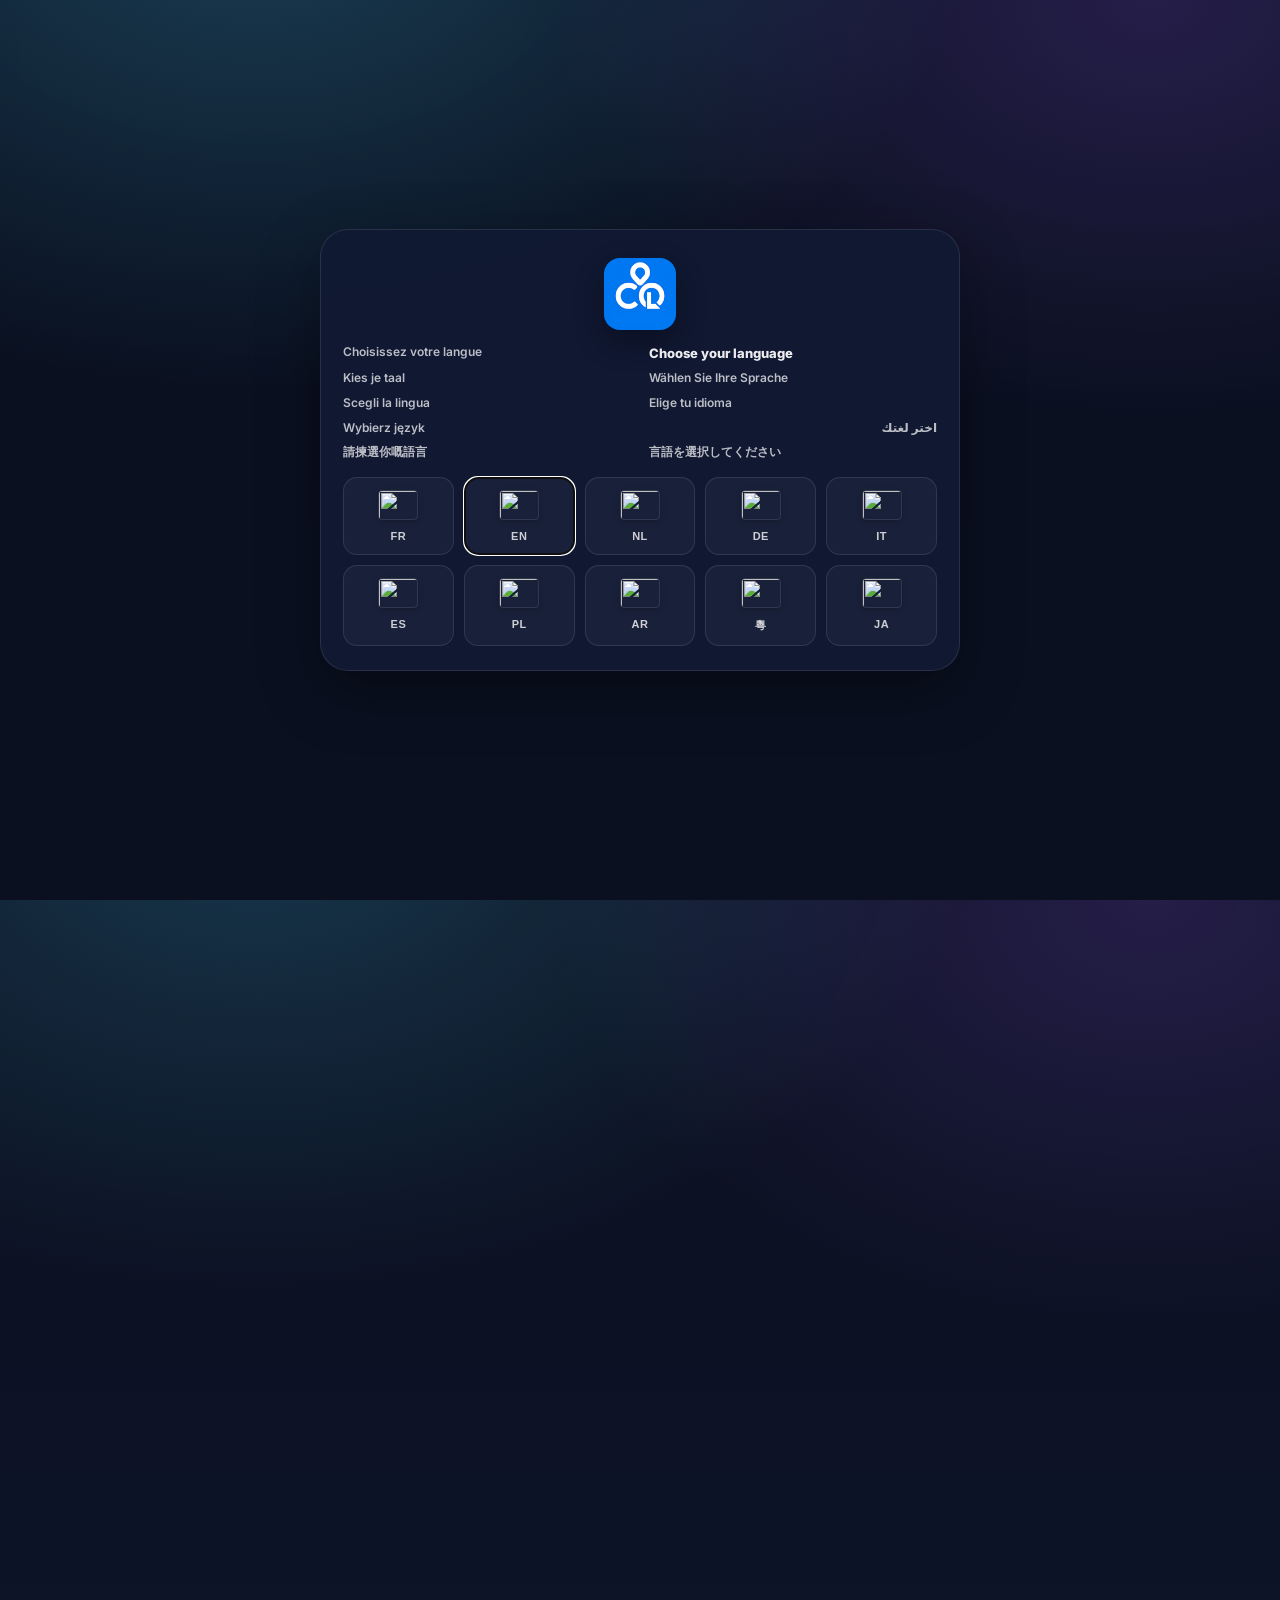
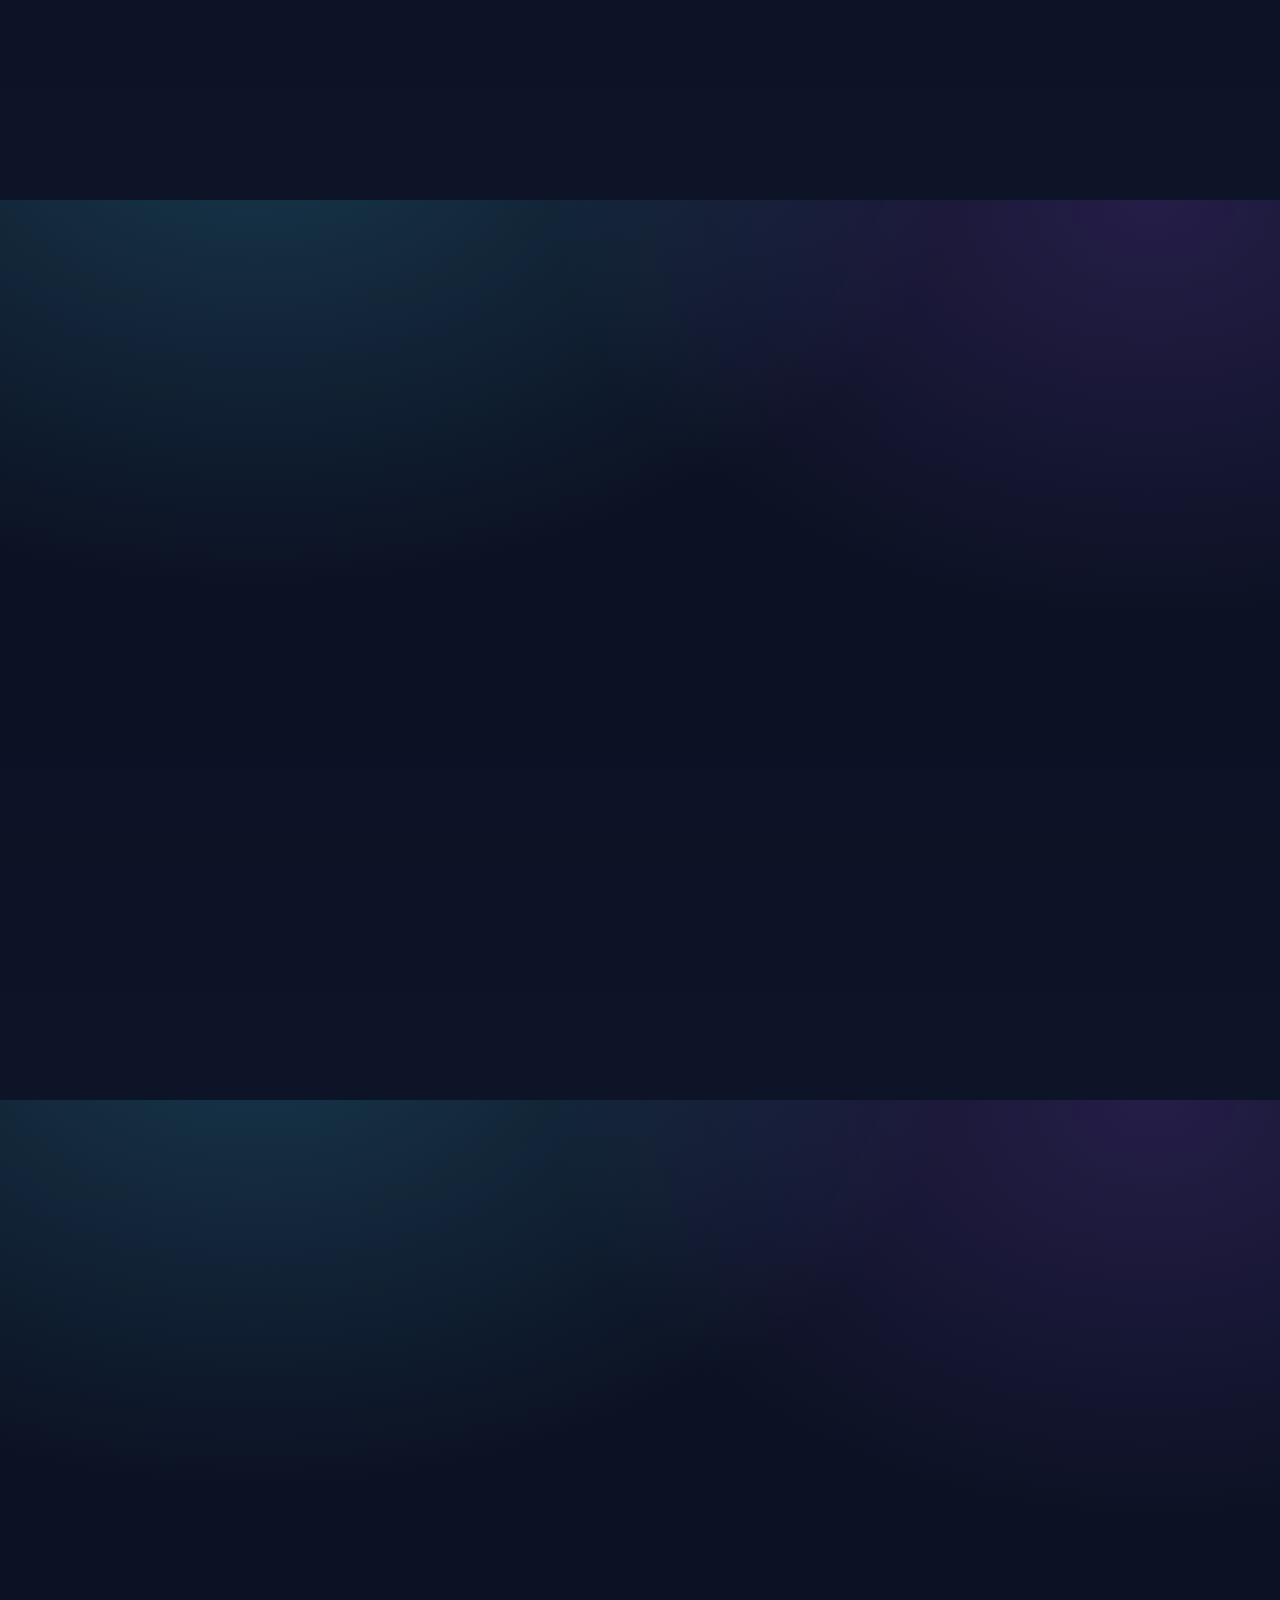
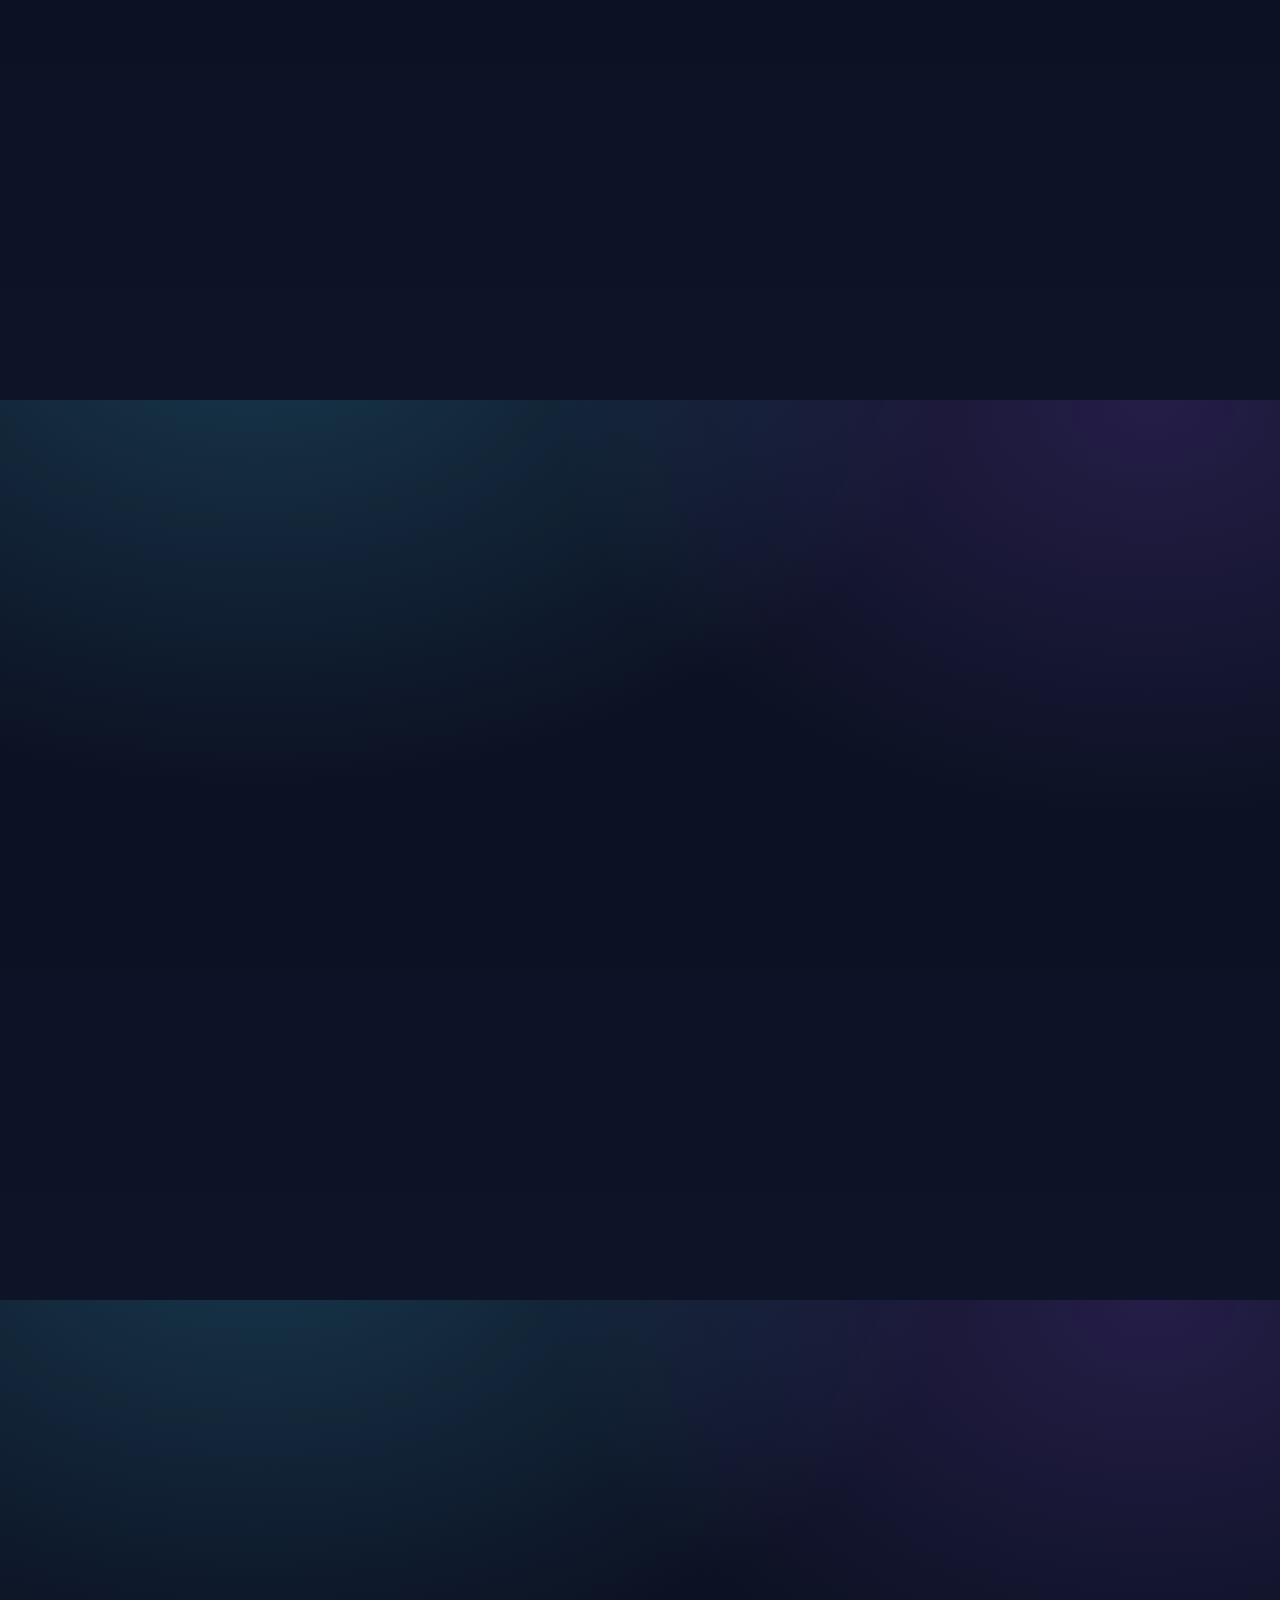
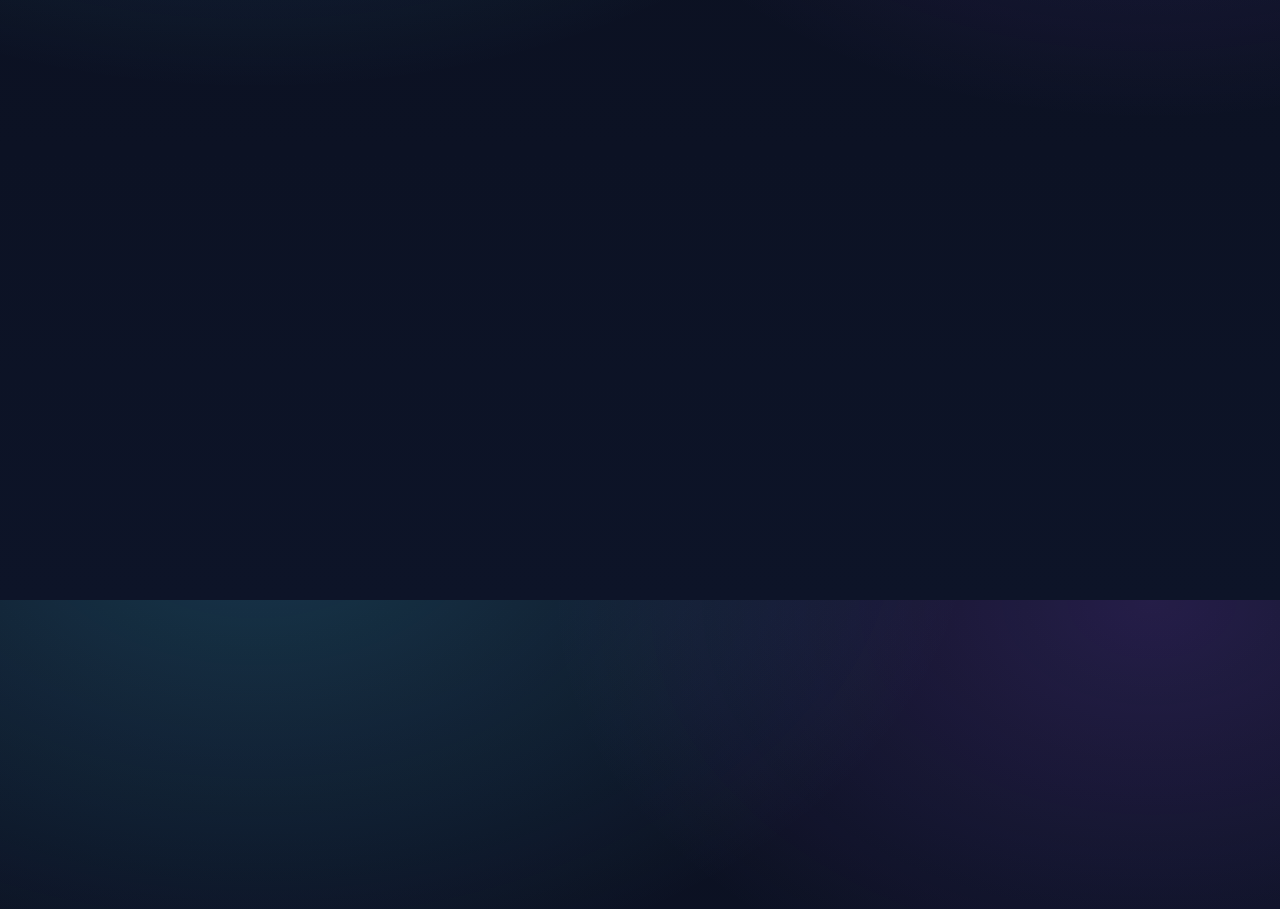
==== commit 2d6a3610: "Ajout villes ES/BE avec QR codes Netlify (Cehegín, Cieza, Mazarrón, etc.) Co-authored-by: Cursor <cu" ====
--- a/index.html
+++ b/index.html
@@ -11,7 +11,7 @@
   <link rel="preconnect" href="https://fonts.gstatic.com" crossorigin>
   <link href="https://fonts.googleapis.com/css2?family=Inter:wght@400;600;700&display=swap" rel="stylesheet">
 
-  <link rel="stylesheet" href="styles.css?v=6" />
+  <link rel="stylesheet" href="styles.css?v=8" />
   <script>
     (function () {
       var S = ["fr", "en", "nl", "de", "it", "es", "pl", "ar", "yue", "ja"];
@@ -25,7 +25,7 @@
       document.documentElement.classList.add("lang-gate-pending");
     })();
   </script>
-  <script defer src="app.js"></script>
+  <script defer src="app.js?v=8"></script>
 </head>
 
 <body>
@@ -491,145 +491,158 @@
             <div class="cityCountry">
               <h4 class="cityCountry__title" data-i18n="countryBelgium">Belgique</h4>
               <div class="cityGrid">
-                <a class="cityCard" href="https://clq-mons.netlify.app/language-selection.html?from=clquest" rel="noreferrer">
+                <a class="cityCard" href="https://clq-mons.netlify.app" rel="noreferrer">
                   <div class="cityCard__top">
                     <div class="cityCard__icon">
                       <img class="cityCard__iconImg" src="assets/Logo%20minimaliste%20sur%20fond%20bleu.png" alt="CityQuest" loading="lazy" decoding="async" />
                     </div>
                     <div class="cityCard__title" data-i18n="cityMons">Mons</div>
                   </div>
-                  <div class="qrBox">
-                    <img class="qr" src="assets/qr_clq-mons_netlify_app.png?v=6" alt="QR code – CityLoopQuest Mons" width="240" height="240" loading="lazy" decoding="async" />
-                  </div>
-                  <div class="cityCard__hint" data-i18n="scanHint">Scannez pour ouvrir sur mobile</div>
-                </a>
-
-                <a class="cityCard" href="https://clq-bruxelles.netlify.app/language-selection.html?from=clquest" rel="noreferrer">
+                  <div class="qr" data-qr-url="https://clq-mons.netlify.app" role="img" aria-label="QR code – CityLoopQuest Mons"></div>
+                  <div class="cityCard__hint" data-i18n="scanHint">Scannez pour ouvrir sur mobile</div>
+                </a>
+
+                <a class="cityCard" href="https://clq-bruxelles.netlify.app" rel="noreferrer">
                   <div class="cityCard__top">
                     <div class="cityCard__icon">
                       <img class="cityCard__iconImg" src="assets/Logo%20minimaliste%20sur%20fond%20bleu.png" alt="CityQuest" loading="lazy" decoding="async" />
                     </div>
                     <div class="cityCard__title" data-i18n="cityBrussels">Bruxelles</div>
                   </div>
-                  <div class="qrBox">
-                    <img class="qr" src="assets/qr_clq-bruxelles_netlify_app.png?v=6" alt="QR code – CityLoopQuest Bruxelles" width="240" height="240" loading="lazy" decoding="async" />
-                  </div>
-                  <div class="cityCard__hint" data-i18n="scanHint">Scannez pour ouvrir sur mobile</div>
-                </a>
-
-                <div class="cityCard cityCard--soon" aria-disabled="true">
+                  <div class="qr" data-qr-url="https://clq-bruxelles.netlify.app" role="img" aria-label="QR code – CityLoopQuest Bruxelles"></div>
+                  <div class="cityCard__hint" data-i18n="scanHint">Scannez pour ouvrir sur mobile</div>
+                </a>
+
+                <a class="cityCard" href="https://clq-liege.netlify.app" rel="noreferrer">
                   <div class="cityCard__top">
                     <div class="cityCard__icon">
                       <img class="cityCard__iconImg" src="assets/Logo%20minimaliste%20sur%20fond%20bleu.png" alt="CityQuest" loading="lazy" decoding="async" />
                     </div>
                     <div class="cityCard__title" data-i18n="cityLiege">Liège</div>
                   </div>
-                  <div class="qrBox">
-                    <img class="qr" src="assets/qr_clq-liege_netlify_app.png?v=6" alt="QR code – CityLoopQuest Liège (à venir)" width="240" height="240" loading="lazy" decoding="async" />
-                  </div>
-                  <div class="cityCard__hint" data-i18n="fakeQrHint">QR provisoire (bientôt actif)</div>
-                </div>
+                  <div class="qr" data-qr-url="https://clq-liege.netlify.app" role="img" aria-label="QR code – CityLoopQuest Liège"></div>
+                  <div class="cityCard__hint" data-i18n="scanHint">Scannez pour ouvrir sur mobile</div>
+                </a>
               </div>
             </div>
 
             <div class="cityCountry">
               <h4 class="cityCountry__title" data-i18n="countryFrance">France</h4>
               <div class="cityGrid">
-                <div class="cityCard cityCard--soon" aria-disabled="true">
+                <a class="cityCard" href="https://clq-lille.netlify.app" rel="noreferrer">
                   <div class="cityCard__top">
                     <div class="cityCard__icon">
                       <img class="cityCard__iconImg" src="assets/Logo%20minimaliste%20sur%20fond%20bleu.png" alt="CityQuest" loading="lazy" decoding="async" />
                     </div>
                     <div class="cityCard__title" data-i18n="cityLille">Lille</div>
                   </div>
-                  <div class="qrBox">
-                    <img class="qr" src="assets/qr_clq-lille_netlify_app.png?v=6" alt="QR code – CityLoopQuest Lille (à venir)" width="240" height="240" loading="lazy" decoding="async" />
-                  </div>
-                  <div class="cityCard__hint" data-i18n="fakeQrHint">QR provisoire (bientôt actif)</div>
-                </div>
+                  <div class="qr" data-qr-url="https://clq-lille.netlify.app" role="img" aria-label="QR code – CityLoopQuest Lille"></div>
+                  <div class="cityCard__hint" data-i18n="scanHint">Scannez pour ouvrir sur mobile</div>
+                </a>
               </div>
             </div>
 
             <div class="cityCountry">
               <h4 class="cityCountry__title" data-i18n="countrySpain">Espagne</h4>
               <div class="cityGrid">
-                <div class="cityCard cityCard--soon" aria-disabled="true">
+                <a class="cityCard" href="https://clq-alicante.netlify.app" rel="noreferrer">
                   <div class="cityCard__top">
                     <div class="cityCard__icon">
                       <img class="cityCard__iconImg" src="assets/Logo%20minimaliste%20sur%20fond%20bleu.png" alt="CityQuest" loading="lazy" decoding="async" />
                     </div>
                     <div class="cityCard__title" data-i18n="cityAlicante">Alicante</div>
                   </div>
-                  <div class="qrBox">
-                    <img class="qr" src="assets/qr_clq-alicante_netlify_app.png?v=6" alt="QR code – CityLoopQuest Alicante (à venir)" width="240" height="240" loading="lazy" decoding="async" />
-                  </div>
-                  <div class="cityCard__hint" data-i18n="fakeQrHint">QR provisoire (bientôt actif)</div>
-                </div>
-
-                <div class="cityCard cityCard--soon" aria-disabled="true">
+                  <div class="qr" data-qr-url="https://clq-alicante.netlify.app" role="img" aria-label="QR code – CityLoopQuest Alicante"></div>
+                  <div class="cityCard__hint" data-i18n="scanHint">Scannez pour ouvrir sur mobile</div>
+                </a>
+
+                <a class="cityCard" href="https://clq-caravaca.netlify.app" rel="noreferrer">
                   <div class="cityCard__top">
                     <div class="cityCard__icon">
                       <img class="cityCard__iconImg" src="assets/Logo%20minimaliste%20sur%20fond%20bleu.png" alt="CityQuest" loading="lazy" decoding="async" />
                     </div>
                     <div class="cityCard__title" data-i18n="cityCaravaca">Caravaca de la Cruz</div>
                   </div>
-                  <div class="qrBox">
-                    <img class="qr" src="assets/qr_clq-caravaca-de-la-cruz_netlify_app.png?v=6" alt="QR code – CityLoopQuest Caravaca (à venir)" width="240" height="240" loading="lazy" decoding="async" />
-                  </div>
-                  <div class="cityCard__hint" data-i18n="fakeQrHint">QR provisoire (bientôt actif)</div>
-                </div>
-
-                <div class="cityCard cityCard--soon" aria-disabled="true">
-                  <div class="cityCard__top">
-                    <div class="cityCard__icon">
-                      <img class="cityCard__iconImg" src="assets/Logo%20minimaliste%20sur%20fond%20bleu.png" alt="CityQuest" loading="lazy" decoding="async" />
-                    </div>
-                    <div class="cityCard__title" data-i18n="cityCarthagene">Carthagène</div>
-                  </div>
-                  <div class="qrBox">
-                    <img class="qr" src="assets/qr_clq-carthagene_netlify_app.png?v=6" alt="QR code – CityLoopQuest Carthagène (à venir)" width="240" height="240" loading="lazy" decoding="async" />
-                  </div>
-                  <div class="cityCard__hint" data-i18n="fakeQrHint">QR provisoire (bientôt actif)</div>
-                </div>
-
-                <div class="cityCard cityCard--soon" aria-disabled="true">
+                  <div class="qr" data-qr-url="https://clq-caravaca.netlify.app" role="img" aria-label="QR code – CityLoopQuest Caravaca de la Cruz"></div>
+                  <div class="cityCard__hint" data-i18n="scanHint">Scannez pour ouvrir sur mobile</div>
+                </a>
+
+                <a class="cityCard" href="https://clq-cathagene.netlify.app" rel="noreferrer">
+                  <div class="cityCard__top">
+                    <div class="cityCard__icon">
+                      <img class="cityCard__iconImg" src="assets/Logo%20minimaliste%20sur%20fond%20bleu.png" alt="CityQuest" loading="lazy" decoding="async" />
+                    </div>
+                    <div class="cityCard__title" data-i18n="cityCarthagena">Carthagena</div>
+                  </div>
+                  <div class="qr" data-qr-url="https://clq-cathagene.netlify.app" role="img" aria-label="QR code – CityLoopQuest Carthagena"></div>
+                  <div class="cityCard__hint" data-i18n="scanHint">Scannez pour ouvrir sur mobile</div>
+                </a>
+
+                <a class="cityCard" href="https://clq-lorca.netlify.app" rel="noreferrer">
                   <div class="cityCard__top">
                     <div class="cityCard__icon">
                       <img class="cityCard__iconImg" src="assets/Logo%20minimaliste%20sur%20fond%20bleu.png" alt="CityQuest" loading="lazy" decoding="async" />
                     </div>
                     <div class="cityCard__title" data-i18n="cityLorca">Lorca</div>
                   </div>
-                  <div class="qrBox">
-                    <img class="qr" src="assets/qr_clq-lorca_netlify_app.png?v=6" alt="QR code – CityLoopQuest Lorca (à venir)" width="240" height="240" loading="lazy" decoding="async" />
-                  </div>
-                  <div class="cityCard__hint" data-i18n="fakeQrHint">QR provisoire (bientôt actif)</div>
-                </div>
-
-                <a class="cityCard" href="https://clq-murcia.netlify.app/language-selection.html?from=clquest" rel="noreferrer">
+                  <div class="qr" data-qr-url="https://clq-lorca.netlify.app" role="img" aria-label="QR code – CityLoopQuest Lorca"></div>
+                  <div class="cityCard__hint" data-i18n="scanHint">Scannez pour ouvrir sur mobile</div>
+                </a>
+
+                <a class="cityCard" href="https://clq-murcia.netlify.app" rel="noreferrer">
                   <div class="cityCard__top">
                     <div class="cityCard__icon">
                       <img class="cityCard__iconImg" src="assets/Logo%20minimaliste%20sur%20fond%20bleu.png" alt="CityQuest" loading="lazy" decoding="async" />
                     </div>
                     <div class="cityCard__title" data-i18n="cityMurcia">Murcia</div>
                   </div>
-                  <div class="qrBox">
-                    <img class="qr" src="assets/qr_clq-murcia_netlify_app.png?v=6" alt="QR code – CityLoopQuest Murcia" width="240" height="240" loading="lazy" decoding="async" />
-                  </div>
-                  <div class="cityCard__hint" data-i18n="scanHint">Scannez pour ouvrir sur mobile</div>
-                </a>
-
-                <div class="cityCard cityCard--soon" aria-disabled="true">
+                  <div class="qr" data-qr-url="https://clq-murcia.netlify.app" role="img" aria-label="QR code – CityLoopQuest Murcia"></div>
+                  <div class="cityCard__hint" data-i18n="scanHint">Scannez pour ouvrir sur mobile</div>
+                </a>
+
+                <a class="cityCard" href="https://clq-aguilas.netlify.app" rel="noreferrer">
                   <div class="cityCard__top">
                     <div class="cityCard__icon">
                       <img class="cityCard__iconImg" src="assets/Logo%20minimaliste%20sur%20fond%20bleu.png" alt="CityQuest" loading="lazy" decoding="async" />
                     </div>
                     <div class="cityCard__title" data-i18n="cityAguilas">Águilas</div>
                   </div>
-                  <div class="qrBox">
-                    <img class="qr" src="assets/qr_clq-aguilas_netlify_app.png?v=6" alt="QR code – CityLoopQuest Águilas (à venir)" width="240" height="240" loading="lazy" decoding="async" />
-                  </div>
-                  <div class="cityCard__hint" data-i18n="fakeQrHint">QR provisoire (bientôt actif)</div>
-                </div>
+                  <div class="qr" data-qr-url="https://clq-aguilas.netlify.app" role="img" aria-label="QR code – CityLoopQuest Águilas"></div>
+                  <div class="cityCard__hint" data-i18n="scanHint">Scannez pour ouvrir sur mobile</div>
+                </a>
+
+                <a class="cityCard" href="https://clq-cehegin.netlify.app" rel="noreferrer">
+                  <div class="cityCard__top">
+                    <div class="cityCard__icon">
+                      <img class="cityCard__iconImg" src="assets/Logo%20minimaliste%20sur%20fond%20bleu.png" alt="CityQuest" loading="lazy" decoding="async" />
+                    </div>
+                    <div class="cityCard__title" data-i18n="cityCehegin">Cehegín</div>
+                  </div>
+                  <div class="qr" data-qr-url="https://clq-cehegin.netlify.app" role="img" aria-label="QR code – CityLoopQuest Cehegín"></div>
+                  <div class="cityCard__hint" data-i18n="scanHint">Scannez pour ouvrir sur mobile</div>
+                </a>
+
+                <a class="cityCard" href="https://clq-cieza.netlify.app" rel="noreferrer">
+                  <div class="cityCard__top">
+                    <div class="cityCard__icon">
+                      <img class="cityCard__iconImg" src="assets/Logo%20minimaliste%20sur%20fond%20bleu.png" alt="CityQuest" loading="lazy" decoding="async" />
+                    </div>
+                    <div class="cityCard__title" data-i18n="cityCieza">Cieza</div>
+                  </div>
+                  <div class="qr" data-qr-url="https://clq-cieza.netlify.app" role="img" aria-label="QR code – CityLoopQuest Cieza"></div>
+                  <div class="cityCard__hint" data-i18n="scanHint">Scannez pour ouvrir sur mobile</div>
+                </a>
+
+                <a class="cityCard" href="https://clq-mazarron.netlify.app" rel="noreferrer">
+                  <div class="cityCard__top">
+                    <div class="cityCard__icon">
+                      <img class="cityCard__iconImg" src="assets/Logo%20minimaliste%20sur%20fond%20bleu.png" alt="CityQuest" loading="lazy" decoding="async" />
+                    </div>
+                    <div class="cityCard__title" data-i18n="cityMazarron">Mazarrón</div>
+                  </div>
+                  <div class="qr" data-qr-url="https://clq-mazarron.netlify.app" role="img" aria-label="QR code – CityLoopQuest Mazarrón"></div>
+                  <div class="cityCard__hint" data-i18n="scanHint">Scannez pour ouvrir sur mobile</div>
+                </a>
               </div>
             </div>
           </div>
--- a/styles.css
+++ b/styles.css
@@ -12,6 +12,8 @@
   --radius: 20px;
   --radius2: 28px;
   --font: "Inter", system-ui, -apple-system, Segoe UI, Roboto, Arial, sans-serif;
+  --qr-bg: #fff;
+  --qr-bg-live: linear-gradient(145deg, #bbf7d0 0%, #4ade80 38%, #22c55e 72%, #16a34a 100%);
 }
 
 *{ box-sizing:border-box; }
@@ -871,11 +873,25 @@
 }
 
 .cityCard .qrBox {
-  background: #fff;
+  background: var(--qr-bg);
   padding: 10px;
   border-radius: 14px;
   box-shadow: 0 6px 16px rgba(0,0,0,.12);
   line-height: 0;
+}
+
+.cityCard:not(.cityCard--soon) .qrBox,
+.cityCard:not(.cityCard--soon) img.qr,
+.cityCard:not(.cityCard--soon) .qr .qrFrame {
+  background: var(--qr-bg-live);
+}
+
+.cityCard:not(.cityCard--soon) .qrBox {
+  box-shadow:
+    0 6px 16px rgba(0,0,0,.12),
+    inset 0 1px 0 rgba(255,255,255,.55),
+    0 0 0 1px rgba(74, 222, 128, .75),
+    0 10px 28px rgba(34, 197, 94, .42);
 }
 
 .cityCard img.qr {
@@ -885,7 +901,7 @@
   aspect-ratio: 1 / 1;
   object-fit: contain;
   margin: 0;
-  background: #fff;
+  background: var(--qr-bg);
   padding: 0;
   border-radius: 0;
   box-shadow: none;
@@ -895,7 +911,7 @@
   width: min(220px, 100%);
   aspect-ratio: 1 / 1;
   margin: 0 auto;
-  background: #fff;
+  background: var(--qr-bg);
   padding: 10px;
   border-radius: 14px;
   box-shadow: 0 6px 16px rgba(0,0,0,.12);
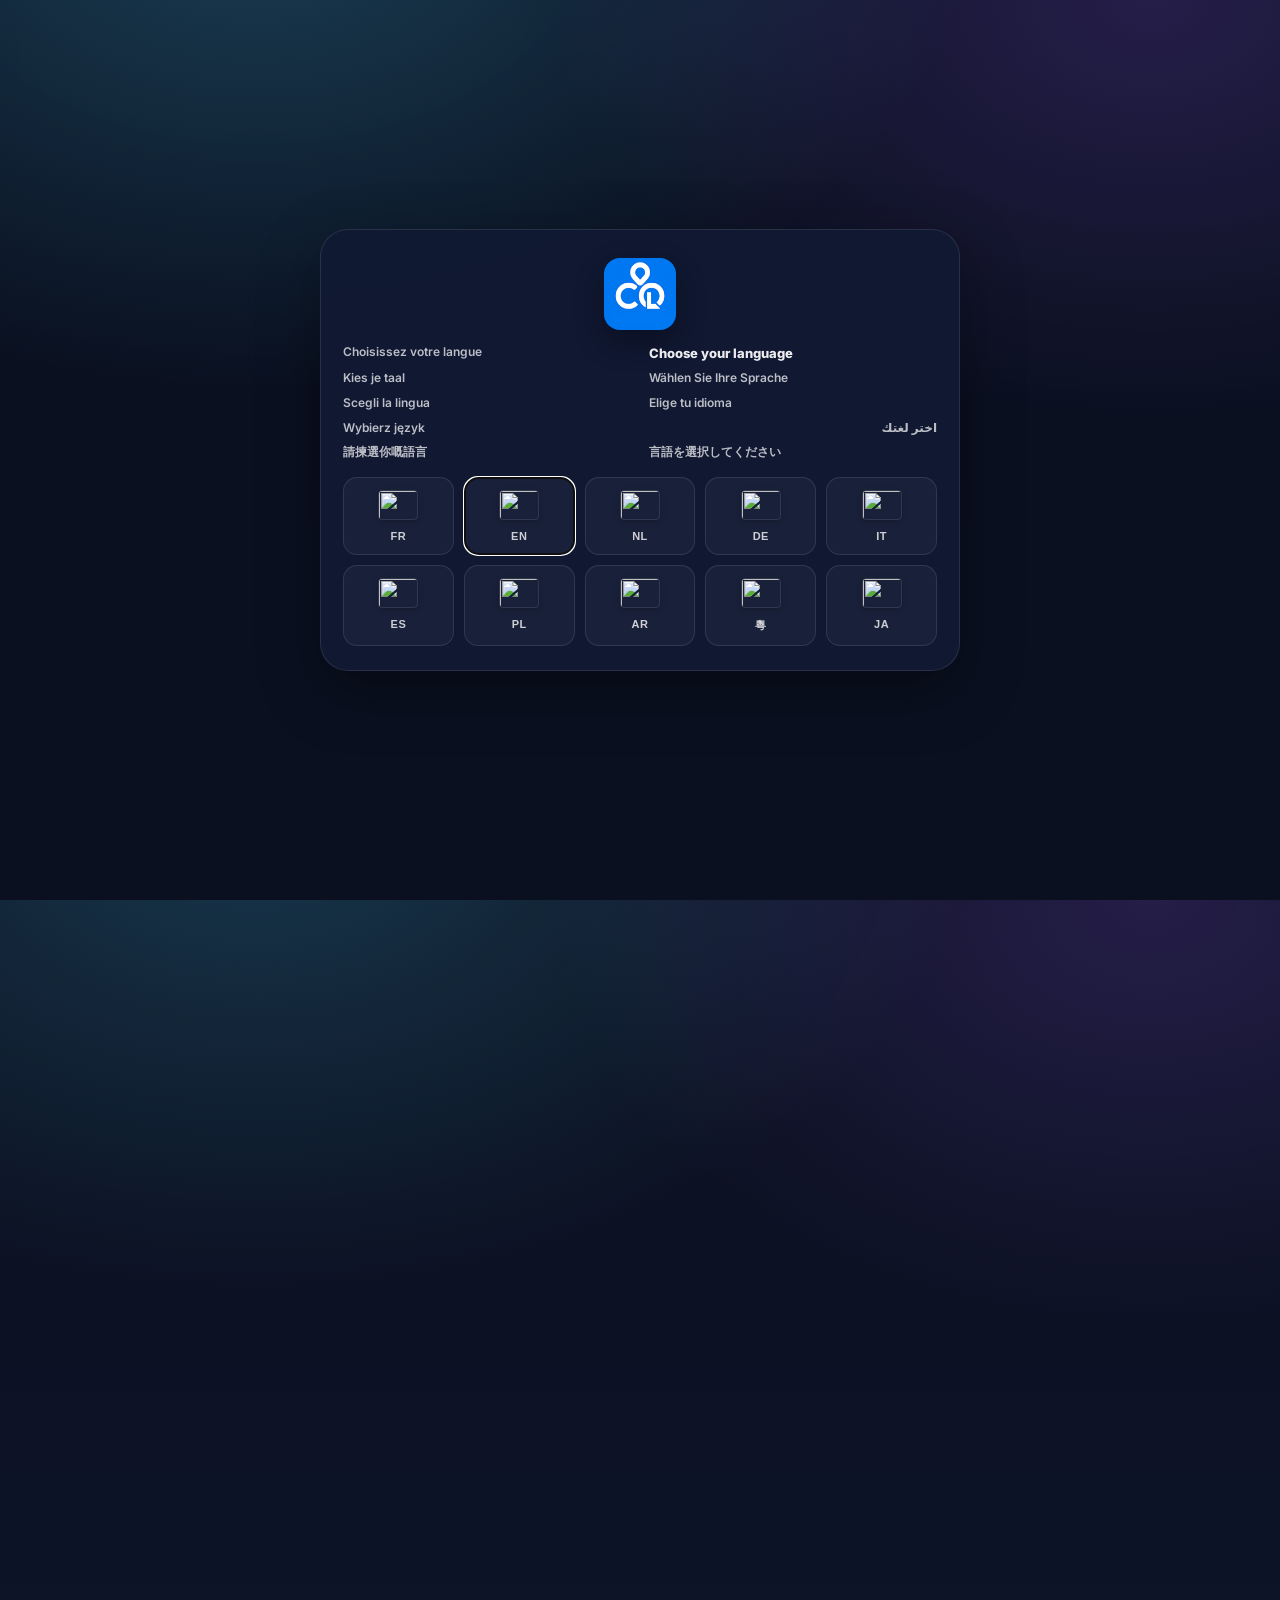
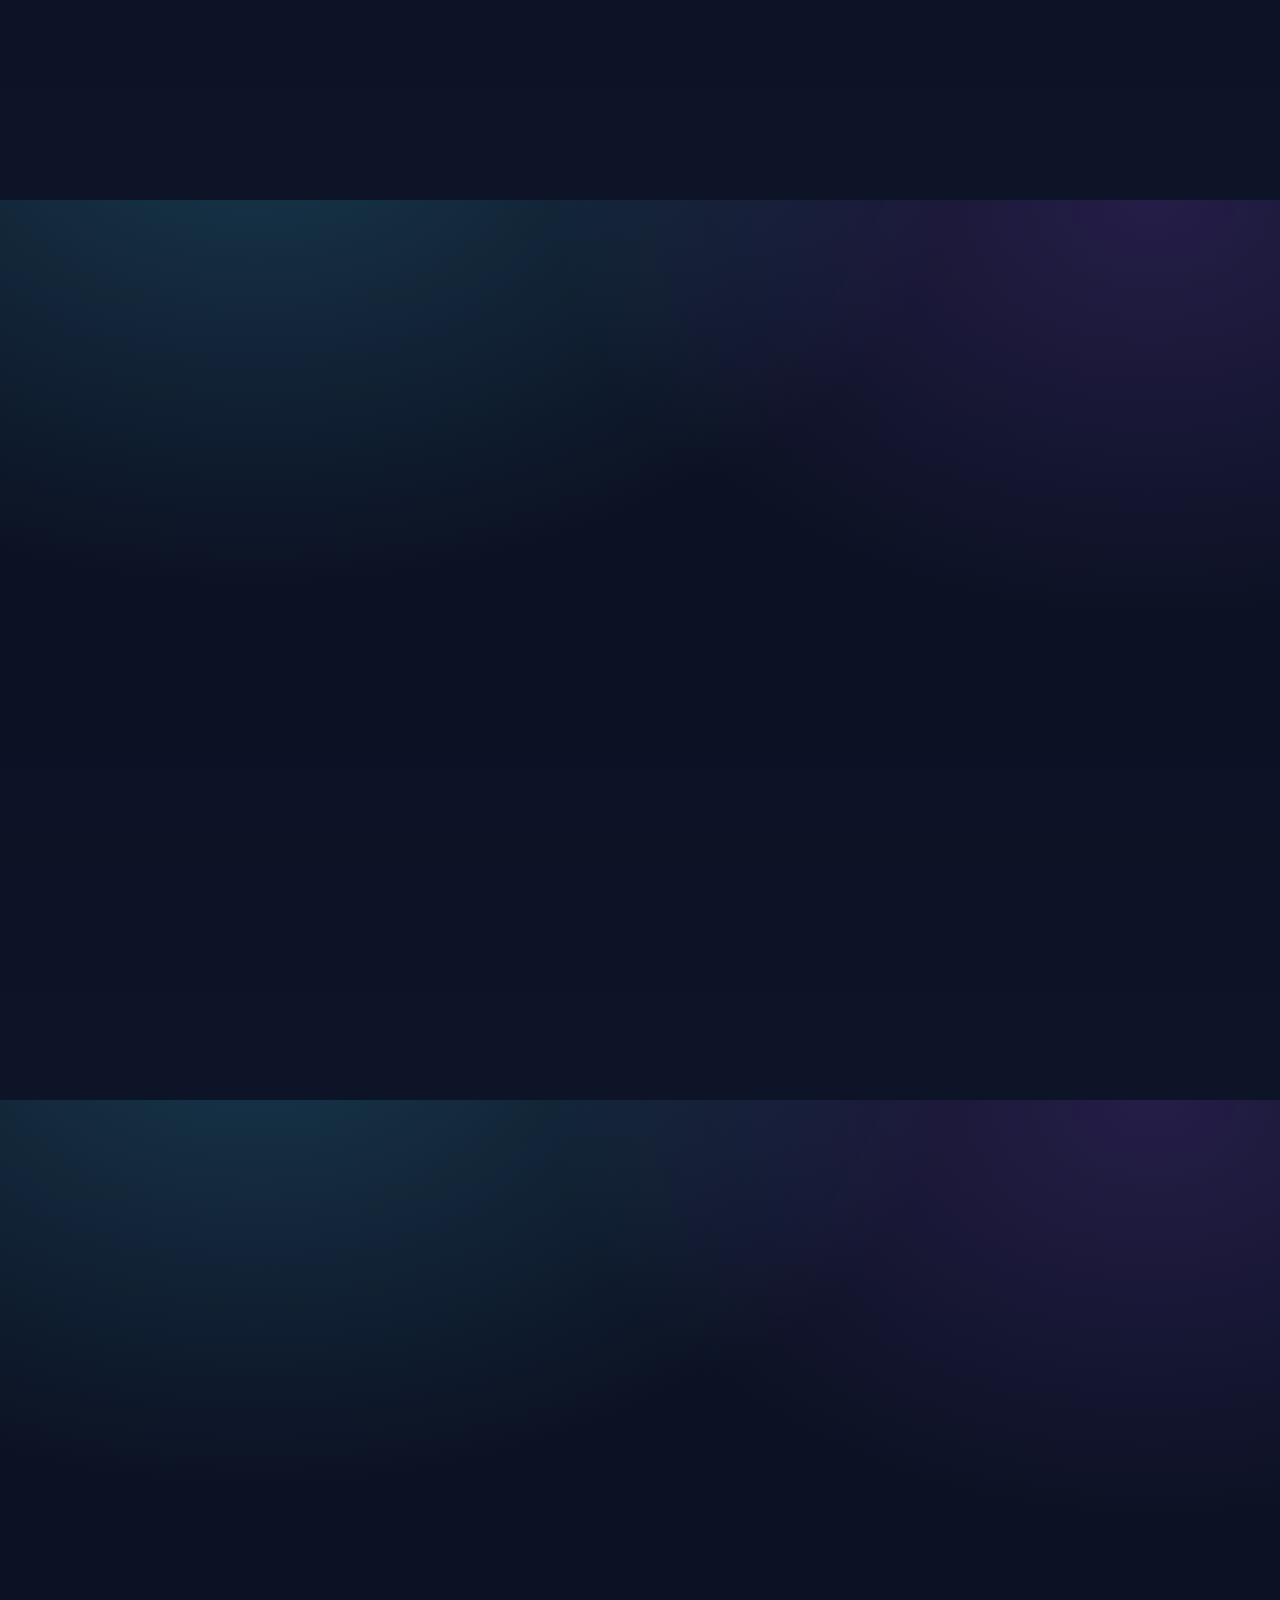
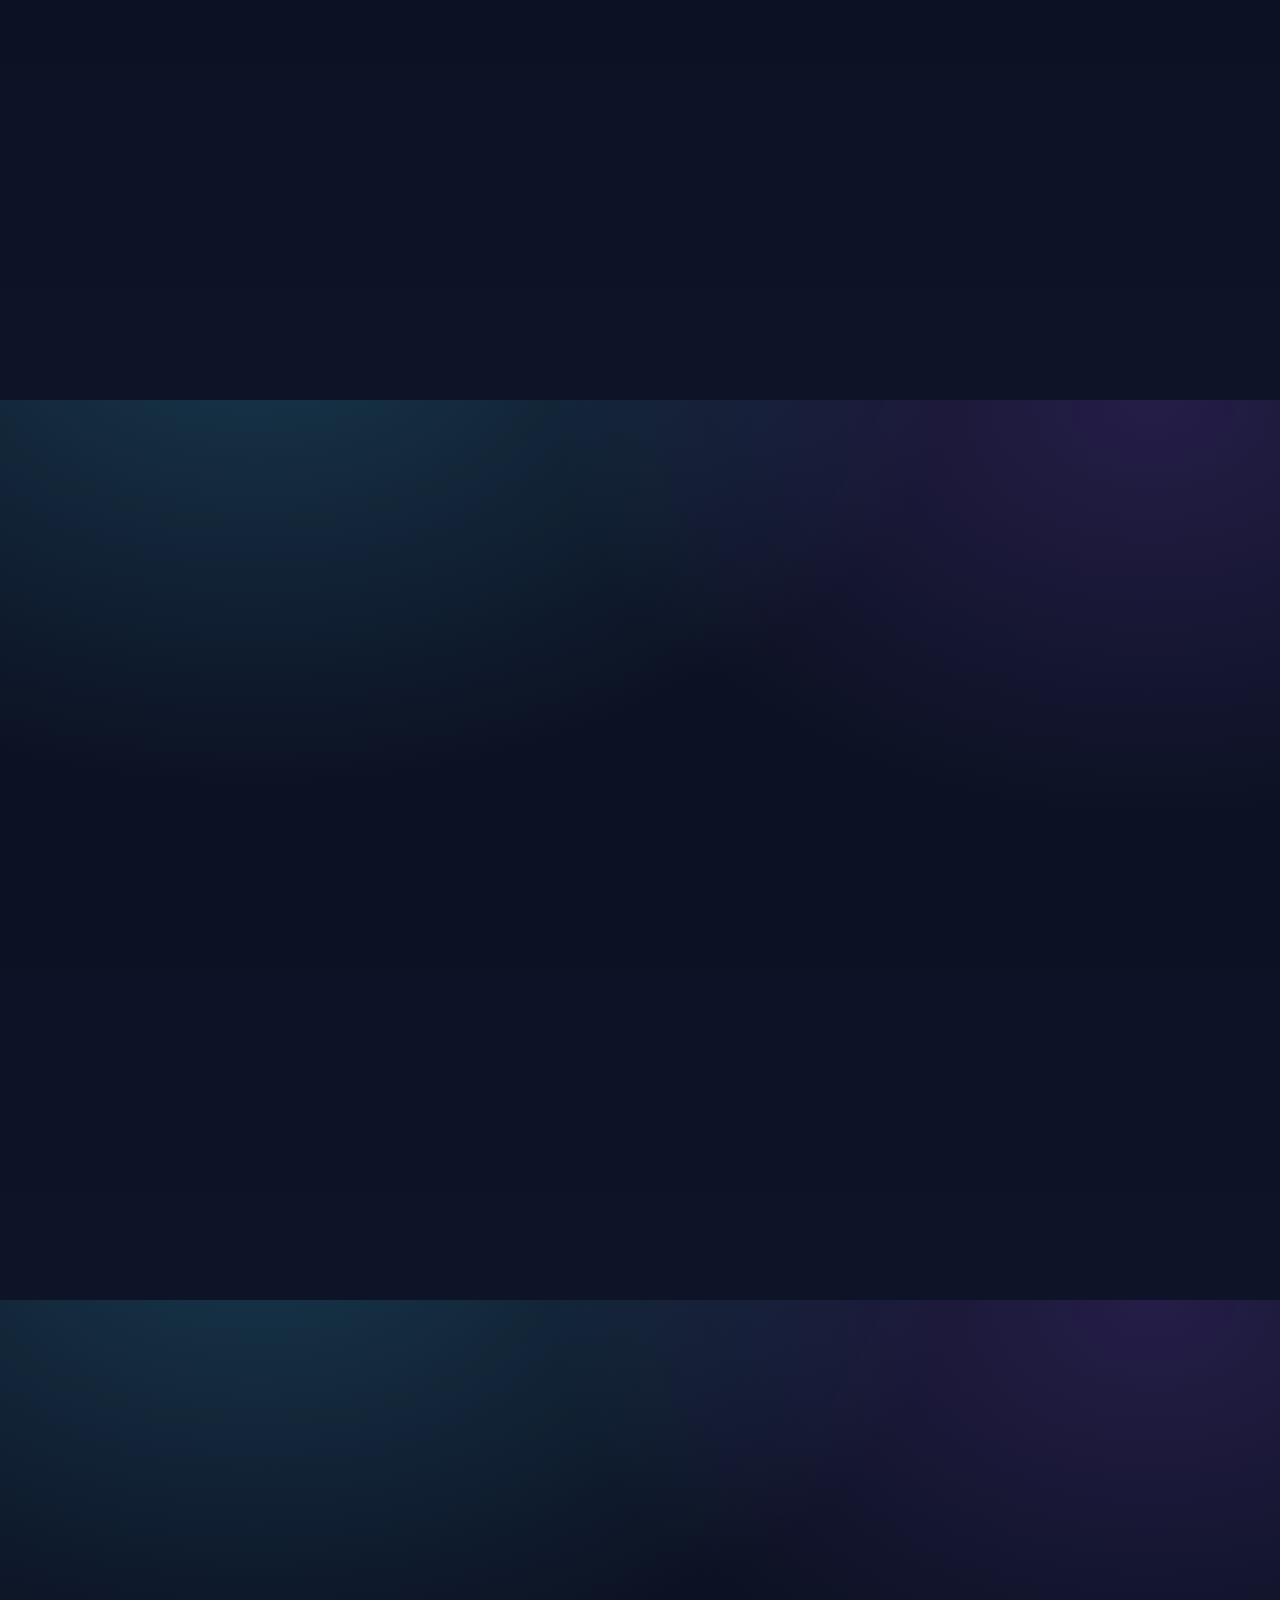
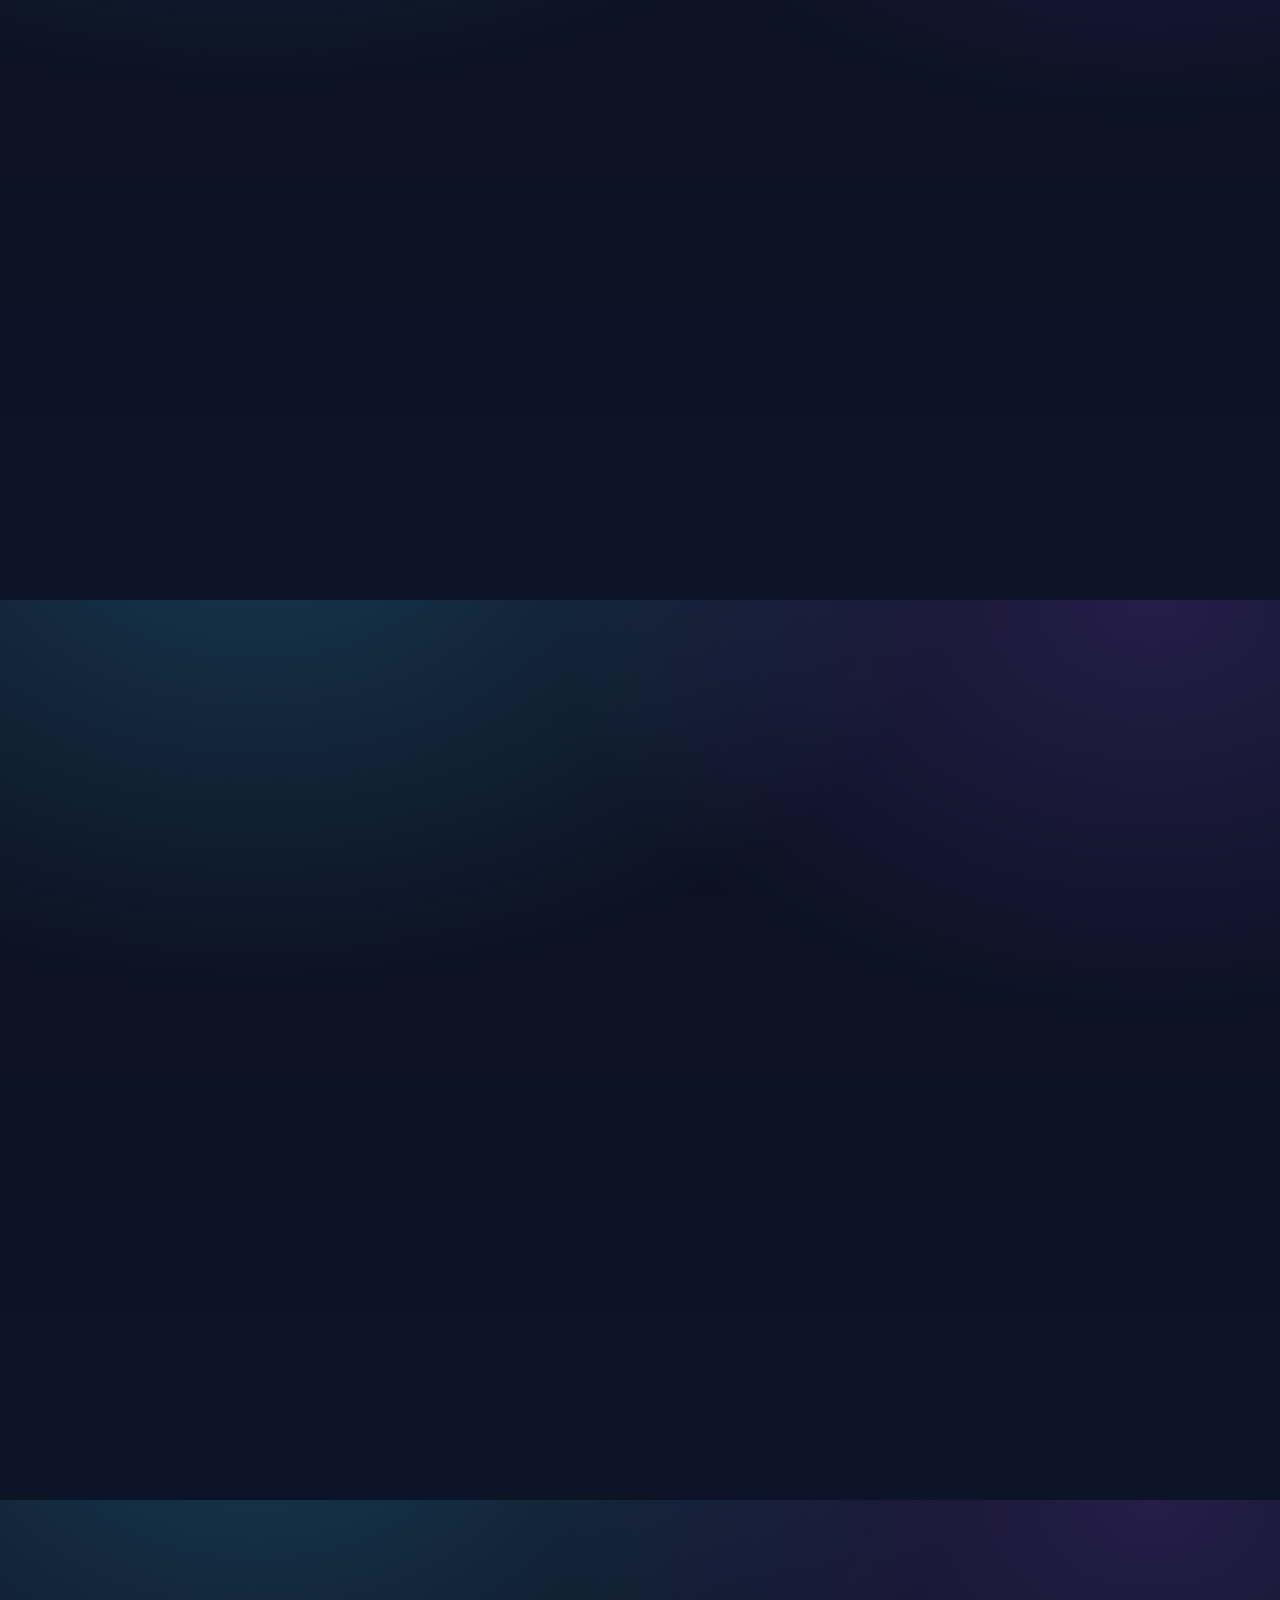
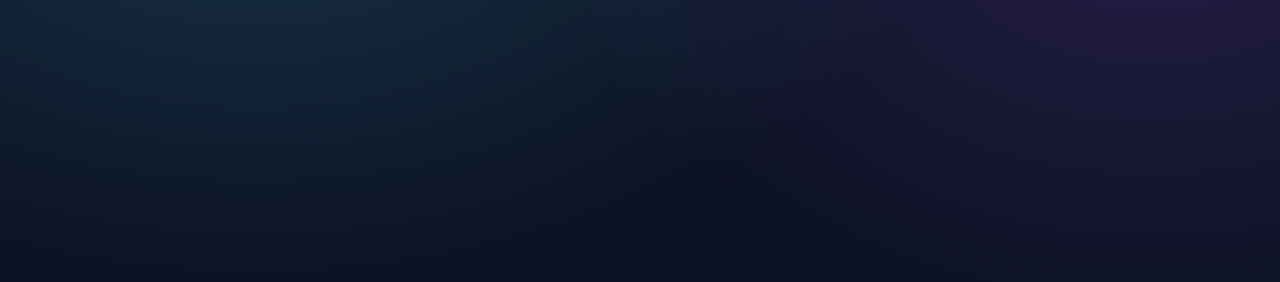
==== commit 5d8e9aba: "Classer les villes par région et ordre alphabétique Co-authored-by: Cursor <cursoragent@cursor.com>" ====
--- a/index.html
+++ b/index.html
@@ -11,7 +11,7 @@
   <link rel="preconnect" href="https://fonts.gstatic.com" crossorigin>
   <link href="https://fonts.googleapis.com/css2?family=Inter:wght@400;600;700&display=swap" rel="stylesheet">
 
-  <link rel="stylesheet" href="styles.css?v=8" />
+  <link rel="stylesheet" href="styles.css?v=9" />
   <script>
     (function () {
       var S = ["fr", "en", "nl", "de", "it", "es", "pl", "ar", "yue", "ja"];
@@ -25,7 +25,7 @@
       document.documentElement.classList.add("lang-gate-pending");
     })();
   </script>
-  <script defer src="app.js?v=8"></script>
+  <script defer src="app.js?v=9"></script>
 </head>
 
 <body>
@@ -490,159 +490,181 @@
 
             <div class="cityCountry">
               <h4 class="cityCountry__title" data-i18n="countryBelgium">Belgique</h4>
-              <div class="cityGrid">
-                <a class="cityCard" href="https://clq-mons.netlify.app" rel="noreferrer">
-                  <div class="cityCard__top">
-                    <div class="cityCard__icon">
-                      <img class="cityCard__iconImg" src="assets/Logo%20minimaliste%20sur%20fond%20bleu.png" alt="CityQuest" loading="lazy" decoding="async" />
-                    </div>
-                    <div class="cityCard__title" data-i18n="cityMons">Mons</div>
-                  </div>
-                  <div class="qr" data-qr-url="https://clq-mons.netlify.app" role="img" aria-label="QR code – CityLoopQuest Mons"></div>
-                  <div class="cityCard__hint" data-i18n="scanHint">Scannez pour ouvrir sur mobile</div>
-                </a>
-
-                <a class="cityCard" href="https://clq-bruxelles.netlify.app" rel="noreferrer">
-                  <div class="cityCard__top">
-                    <div class="cityCard__icon">
-                      <img class="cityCard__iconImg" src="assets/Logo%20minimaliste%20sur%20fond%20bleu.png" alt="CityQuest" loading="lazy" decoding="async" />
-                    </div>
-                    <div class="cityCard__title" data-i18n="cityBrussels">Bruxelles</div>
-                  </div>
-                  <div class="qr" data-qr-url="https://clq-bruxelles.netlify.app" role="img" aria-label="QR code – CityLoopQuest Bruxelles"></div>
-                  <div class="cityCard__hint" data-i18n="scanHint">Scannez pour ouvrir sur mobile</div>
-                </a>
-
-                <a class="cityCard" href="https://clq-liege.netlify.app" rel="noreferrer">
-                  <div class="cityCard__top">
-                    <div class="cityCard__icon">
-                      <img class="cityCard__iconImg" src="assets/Logo%20minimaliste%20sur%20fond%20bleu.png" alt="CityQuest" loading="lazy" decoding="async" />
-                    </div>
-                    <div class="cityCard__title" data-i18n="cityLiege">Liège</div>
-                  </div>
-                  <div class="qr" data-qr-url="https://clq-liege.netlify.app" role="img" aria-label="QR code – CityLoopQuest Liège"></div>
-                  <div class="cityCard__hint" data-i18n="scanHint">Scannez pour ouvrir sur mobile</div>
-                </a>
+
+              <div class="cityRegion">
+                <h5 class="cityRegion__title" data-i18n="regionBrussels">Bruxelles</h5>
+                <div class="cityGrid">
+                  <a class="cityCard" href="https://clq-bruxelles.netlify.app" rel="noreferrer">
+                    <div class="cityCard__top">
+                      <div class="cityCard__icon">
+                        <img class="cityCard__iconImg" src="assets/Logo%20minimaliste%20sur%20fond%20bleu.png" alt="CityQuest" loading="lazy" decoding="async" />
+                      </div>
+                      <div class="cityCard__title" data-i18n="cityBrussels">Bruxelles</div>
+                    </div>
+                    <div class="qr" data-qr-url="https://clq-bruxelles.netlify.app" role="img" aria-label="QR code – CityLoopQuest Bruxelles"></div>
+                    <div class="cityCard__hint" data-i18n="scanHint">Scannez pour ouvrir sur mobile</div>
+                  </a>
+                </div>
+              </div>
+
+              <div class="cityRegion">
+                <h5 class="cityRegion__title" data-i18n="regionWallonia">Wallonie</h5>
+                <div class="cityGrid">
+                  <a class="cityCard" href="https://clq-liege.netlify.app" rel="noreferrer">
+                    <div class="cityCard__top">
+                      <div class="cityCard__icon">
+                        <img class="cityCard__iconImg" src="assets/Logo%20minimaliste%20sur%20fond%20bleu.png" alt="CityQuest" loading="lazy" decoding="async" />
+                      </div>
+                      <div class="cityCard__title" data-i18n="cityLiege">Liège</div>
+                    </div>
+                    <div class="qr" data-qr-url="https://clq-liege.netlify.app" role="img" aria-label="QR code – CityLoopQuest Liège"></div>
+                    <div class="cityCard__hint" data-i18n="scanHint">Scannez pour ouvrir sur mobile</div>
+                  </a>
+
+                  <a class="cityCard" href="https://clq-mons.netlify.app" rel="noreferrer">
+                    <div class="cityCard__top">
+                      <div class="cityCard__icon">
+                        <img class="cityCard__iconImg" src="assets/Logo%20minimaliste%20sur%20fond%20bleu.png" alt="CityQuest" loading="lazy" decoding="async" />
+                      </div>
+                      <div class="cityCard__title" data-i18n="cityMons">Mons</div>
+                    </div>
+                    <div class="qr" data-qr-url="https://clq-mons.netlify.app" role="img" aria-label="QR code – CityLoopQuest Mons"></div>
+                    <div class="cityCard__hint" data-i18n="scanHint">Scannez pour ouvrir sur mobile</div>
+                  </a>
+                </div>
+              </div>
+            </div>
+
+            <div class="cityCountry">
+              <h4 class="cityCountry__title" data-i18n="countrySpain">Espagne</h4>
+
+              <div class="cityRegion">
+                <h5 class="cityRegion__title" data-i18n="regionValencia">Communauté valencienne</h5>
+                <div class="cityGrid">
+                  <a class="cityCard" href="https://clq-alicante.netlify.app" rel="noreferrer">
+                    <div class="cityCard__top">
+                      <div class="cityCard__icon">
+                        <img class="cityCard__iconImg" src="assets/Logo%20minimaliste%20sur%20fond%20bleu.png" alt="CityQuest" loading="lazy" decoding="async" />
+                      </div>
+                      <div class="cityCard__title" data-i18n="cityAlicante">Alicante</div>
+                    </div>
+                    <div class="qr" data-qr-url="https://clq-alicante.netlify.app" role="img" aria-label="QR code – CityLoopQuest Alicante"></div>
+                    <div class="cityCard__hint" data-i18n="scanHint">Scannez pour ouvrir sur mobile</div>
+                  </a>
+                </div>
+              </div>
+
+              <div class="cityRegion">
+                <h5 class="cityRegion__title" data-i18n="regionMurcia">Murcia</h5>
+                <div class="cityGrid">
+                  <a class="cityCard" href="https://clq-aguilas.netlify.app" rel="noreferrer">
+                    <div class="cityCard__top">
+                      <div class="cityCard__icon">
+                        <img class="cityCard__iconImg" src="assets/Logo%20minimaliste%20sur%20fond%20bleu.png" alt="CityQuest" loading="lazy" decoding="async" />
+                      </div>
+                      <div class="cityCard__title" data-i18n="cityAguilas">Águilas</div>
+                    </div>
+                    <div class="qr" data-qr-url="https://clq-aguilas.netlify.app" role="img" aria-label="QR code – CityLoopQuest Águilas"></div>
+                    <div class="cityCard__hint" data-i18n="scanHint">Scannez pour ouvrir sur mobile</div>
+                  </a>
+
+                  <a class="cityCard" href="https://clq-caravaca.netlify.app" rel="noreferrer">
+                    <div class="cityCard__top">
+                      <div class="cityCard__icon">
+                        <img class="cityCard__iconImg" src="assets/Logo%20minimaliste%20sur%20fond%20bleu.png" alt="CityQuest" loading="lazy" decoding="async" />
+                      </div>
+                      <div class="cityCard__title" data-i18n="cityCaravaca">Caravaca de la Cruz</div>
+                    </div>
+                    <div class="qr" data-qr-url="https://clq-caravaca.netlify.app" role="img" aria-label="QR code – CityLoopQuest Caravaca de la Cruz"></div>
+                    <div class="cityCard__hint" data-i18n="scanHint">Scannez pour ouvrir sur mobile</div>
+                  </a>
+
+                  <a class="cityCard" href="https://clq-carthagene.netlify.app" rel="noreferrer">
+                    <div class="cityCard__top">
+                      <div class="cityCard__icon">
+                        <img class="cityCard__iconImg" src="assets/Logo%20minimaliste%20sur%20fond%20bleu.png" alt="CityQuest" loading="lazy" decoding="async" />
+                      </div>
+                      <div class="cityCard__title" data-i18n="cityCarthagena">Carthagena</div>
+                    </div>
+                    <div class="qr" data-qr-url="https://clq-carthagene.netlify.app" role="img" aria-label="QR code – CityLoopQuest Carthagena"></div>
+                    <div class="cityCard__hint" data-i18n="scanHint">Scannez pour ouvrir sur mobile</div>
+                  </a>
+
+                  <a class="cityCard" href="https://clq-cehegin.netlify.app" rel="noreferrer">
+                    <div class="cityCard__top">
+                      <div class="cityCard__icon">
+                        <img class="cityCard__iconImg" src="assets/Logo%20minimaliste%20sur%20fond%20bleu.png" alt="CityQuest" loading="lazy" decoding="async" />
+                      </div>
+                      <div class="cityCard__title" data-i18n="cityCehegin">Cehegín</div>
+                    </div>
+                    <div class="qr" data-qr-url="https://clq-cehegin.netlify.app" role="img" aria-label="QR code – CityLoopQuest Cehegín"></div>
+                    <div class="cityCard__hint" data-i18n="scanHint">Scannez pour ouvrir sur mobile</div>
+                  </a>
+
+                  <a class="cityCard" href="https://clq-cieza.netlify.app" rel="noreferrer">
+                    <div class="cityCard__top">
+                      <div class="cityCard__icon">
+                        <img class="cityCard__iconImg" src="assets/Logo%20minimaliste%20sur%20fond%20bleu.png" alt="CityQuest" loading="lazy" decoding="async" />
+                      </div>
+                      <div class="cityCard__title" data-i18n="cityCieza">Cieza</div>
+                    </div>
+                    <div class="qr" data-qr-url="https://clq-cieza.netlify.app" role="img" aria-label="QR code – CityLoopQuest Cieza"></div>
+                    <div class="cityCard__hint" data-i18n="scanHint">Scannez pour ouvrir sur mobile</div>
+                  </a>
+
+                  <a class="cityCard" href="https://clq-lorca.netlify.app" rel="noreferrer">
+                    <div class="cityCard__top">
+                      <div class="cityCard__icon">
+                        <img class="cityCard__iconImg" src="assets/Logo%20minimaliste%20sur%20fond%20bleu.png" alt="CityQuest" loading="lazy" decoding="async" />
+                      </div>
+                      <div class="cityCard__title" data-i18n="cityLorca">Lorca</div>
+                    </div>
+                    <div class="qr" data-qr-url="https://clq-lorca.netlify.app" role="img" aria-label="QR code – CityLoopQuest Lorca"></div>
+                    <div class="cityCard__hint" data-i18n="scanHint">Scannez pour ouvrir sur mobile</div>
+                  </a>
+
+                  <a class="cityCard" href="https://clq-mazarron.netlify.app" rel="noreferrer">
+                    <div class="cityCard__top">
+                      <div class="cityCard__icon">
+                        <img class="cityCard__iconImg" src="assets/Logo%20minimaliste%20sur%20fond%20bleu.png" alt="CityQuest" loading="lazy" decoding="async" />
+                      </div>
+                      <div class="cityCard__title" data-i18n="cityMazarron">Mazarrón</div>
+                    </div>
+                    <div class="qr" data-qr-url="https://clq-mazarron.netlify.app" role="img" aria-label="QR code – CityLoopQuest Mazarrón"></div>
+                    <div class="cityCard__hint" data-i18n="scanHint">Scannez pour ouvrir sur mobile</div>
+                  </a>
+
+                  <a class="cityCard" href="https://clq-murcia.netlify.app" rel="noreferrer">
+                    <div class="cityCard__top">
+                      <div class="cityCard__icon">
+                        <img class="cityCard__iconImg" src="assets/Logo%20minimaliste%20sur%20fond%20bleu.png" alt="CityQuest" loading="lazy" decoding="async" />
+                      </div>
+                      <div class="cityCard__title" data-i18n="cityMurcia">Murcia</div>
+                    </div>
+                    <div class="qr" data-qr-url="https://clq-murcia.netlify.app" role="img" aria-label="QR code – CityLoopQuest Murcia"></div>
+                    <div class="cityCard__hint" data-i18n="scanHint">Scannez pour ouvrir sur mobile</div>
+                  </a>
+                </div>
               </div>
             </div>
 
             <div class="cityCountry">
               <h4 class="cityCountry__title" data-i18n="countryFrance">France</h4>
-              <div class="cityGrid">
-                <a class="cityCard" href="https://clq-lille.netlify.app" rel="noreferrer">
-                  <div class="cityCard__top">
-                    <div class="cityCard__icon">
-                      <img class="cityCard__iconImg" src="assets/Logo%20minimaliste%20sur%20fond%20bleu.png" alt="CityQuest" loading="lazy" decoding="async" />
-                    </div>
-                    <div class="cityCard__title" data-i18n="cityLille">Lille</div>
-                  </div>
-                  <div class="qr" data-qr-url="https://clq-lille.netlify.app" role="img" aria-label="QR code – CityLoopQuest Lille"></div>
-                  <div class="cityCard__hint" data-i18n="scanHint">Scannez pour ouvrir sur mobile</div>
-                </a>
-              </div>
-            </div>
-
-            <div class="cityCountry">
-              <h4 class="cityCountry__title" data-i18n="countrySpain">Espagne</h4>
-              <div class="cityGrid">
-                <a class="cityCard" href="https://clq-alicante.netlify.app" rel="noreferrer">
-                  <div class="cityCard__top">
-                    <div class="cityCard__icon">
-                      <img class="cityCard__iconImg" src="assets/Logo%20minimaliste%20sur%20fond%20bleu.png" alt="CityQuest" loading="lazy" decoding="async" />
-                    </div>
-                    <div class="cityCard__title" data-i18n="cityAlicante">Alicante</div>
-                  </div>
-                  <div class="qr" data-qr-url="https://clq-alicante.netlify.app" role="img" aria-label="QR code – CityLoopQuest Alicante"></div>
-                  <div class="cityCard__hint" data-i18n="scanHint">Scannez pour ouvrir sur mobile</div>
-                </a>
-
-                <a class="cityCard" href="https://clq-caravaca.netlify.app" rel="noreferrer">
-                  <div class="cityCard__top">
-                    <div class="cityCard__icon">
-                      <img class="cityCard__iconImg" src="assets/Logo%20minimaliste%20sur%20fond%20bleu.png" alt="CityQuest" loading="lazy" decoding="async" />
-                    </div>
-                    <div class="cityCard__title" data-i18n="cityCaravaca">Caravaca de la Cruz</div>
-                  </div>
-                  <div class="qr" data-qr-url="https://clq-caravaca.netlify.app" role="img" aria-label="QR code – CityLoopQuest Caravaca de la Cruz"></div>
-                  <div class="cityCard__hint" data-i18n="scanHint">Scannez pour ouvrir sur mobile</div>
-                </a>
-
-                <a class="cityCard" href="https://clq-cathagene.netlify.app" rel="noreferrer">
-                  <div class="cityCard__top">
-                    <div class="cityCard__icon">
-                      <img class="cityCard__iconImg" src="assets/Logo%20minimaliste%20sur%20fond%20bleu.png" alt="CityQuest" loading="lazy" decoding="async" />
-                    </div>
-                    <div class="cityCard__title" data-i18n="cityCarthagena">Carthagena</div>
-                  </div>
-                  <div class="qr" data-qr-url="https://clq-cathagene.netlify.app" role="img" aria-label="QR code – CityLoopQuest Carthagena"></div>
-                  <div class="cityCard__hint" data-i18n="scanHint">Scannez pour ouvrir sur mobile</div>
-                </a>
-
-                <a class="cityCard" href="https://clq-lorca.netlify.app" rel="noreferrer">
-                  <div class="cityCard__top">
-                    <div class="cityCard__icon">
-                      <img class="cityCard__iconImg" src="assets/Logo%20minimaliste%20sur%20fond%20bleu.png" alt="CityQuest" loading="lazy" decoding="async" />
-                    </div>
-                    <div class="cityCard__title" data-i18n="cityLorca">Lorca</div>
-                  </div>
-                  <div class="qr" data-qr-url="https://clq-lorca.netlify.app" role="img" aria-label="QR code – CityLoopQuest Lorca"></div>
-                  <div class="cityCard__hint" data-i18n="scanHint">Scannez pour ouvrir sur mobile</div>
-                </a>
-
-                <a class="cityCard" href="https://clq-murcia.netlify.app" rel="noreferrer">
-                  <div class="cityCard__top">
-                    <div class="cityCard__icon">
-                      <img class="cityCard__iconImg" src="assets/Logo%20minimaliste%20sur%20fond%20bleu.png" alt="CityQuest" loading="lazy" decoding="async" />
-                    </div>
-                    <div class="cityCard__title" data-i18n="cityMurcia">Murcia</div>
-                  </div>
-                  <div class="qr" data-qr-url="https://clq-murcia.netlify.app" role="img" aria-label="QR code – CityLoopQuest Murcia"></div>
-                  <div class="cityCard__hint" data-i18n="scanHint">Scannez pour ouvrir sur mobile</div>
-                </a>
-
-                <a class="cityCard" href="https://clq-aguilas.netlify.app" rel="noreferrer">
-                  <div class="cityCard__top">
-                    <div class="cityCard__icon">
-                      <img class="cityCard__iconImg" src="assets/Logo%20minimaliste%20sur%20fond%20bleu.png" alt="CityQuest" loading="lazy" decoding="async" />
-                    </div>
-                    <div class="cityCard__title" data-i18n="cityAguilas">Águilas</div>
-                  </div>
-                  <div class="qr" data-qr-url="https://clq-aguilas.netlify.app" role="img" aria-label="QR code – CityLoopQuest Águilas"></div>
-                  <div class="cityCard__hint" data-i18n="scanHint">Scannez pour ouvrir sur mobile</div>
-                </a>
-
-                <a class="cityCard" href="https://clq-cehegin.netlify.app" rel="noreferrer">
-                  <div class="cityCard__top">
-                    <div class="cityCard__icon">
-                      <img class="cityCard__iconImg" src="assets/Logo%20minimaliste%20sur%20fond%20bleu.png" alt="CityQuest" loading="lazy" decoding="async" />
-                    </div>
-                    <div class="cityCard__title" data-i18n="cityCehegin">Cehegín</div>
-                  </div>
-                  <div class="qr" data-qr-url="https://clq-cehegin.netlify.app" role="img" aria-label="QR code – CityLoopQuest Cehegín"></div>
-                  <div class="cityCard__hint" data-i18n="scanHint">Scannez pour ouvrir sur mobile</div>
-                </a>
-
-                <a class="cityCard" href="https://clq-cieza.netlify.app" rel="noreferrer">
-                  <div class="cityCard__top">
-                    <div class="cityCard__icon">
-                      <img class="cityCard__iconImg" src="assets/Logo%20minimaliste%20sur%20fond%20bleu.png" alt="CityQuest" loading="lazy" decoding="async" />
-                    </div>
-                    <div class="cityCard__title" data-i18n="cityCieza">Cieza</div>
-                  </div>
-                  <div class="qr" data-qr-url="https://clq-cieza.netlify.app" role="img" aria-label="QR code – CityLoopQuest Cieza"></div>
-                  <div class="cityCard__hint" data-i18n="scanHint">Scannez pour ouvrir sur mobile</div>
-                </a>
-
-                <a class="cityCard" href="https://clq-mazarron.netlify.app" rel="noreferrer">
-                  <div class="cityCard__top">
-                    <div class="cityCard__icon">
-                      <img class="cityCard__iconImg" src="assets/Logo%20minimaliste%20sur%20fond%20bleu.png" alt="CityQuest" loading="lazy" decoding="async" />
-                    </div>
-                    <div class="cityCard__title" data-i18n="cityMazarron">Mazarrón</div>
-                  </div>
-                  <div class="qr" data-qr-url="https://clq-mazarron.netlify.app" role="img" aria-label="QR code – CityLoopQuest Mazarrón"></div>
-                  <div class="cityCard__hint" data-i18n="scanHint">Scannez pour ouvrir sur mobile</div>
-                </a>
+
+              <div class="cityRegion">
+                <h5 class="cityRegion__title" data-i18n="regionHautsDeFrance">Hauts-de-France</h5>
+                <div class="cityGrid">
+                  <a class="cityCard" href="https://clq-lille.netlify.app" rel="noreferrer">
+                    <div class="cityCard__top">
+                      <div class="cityCard__icon">
+                        <img class="cityCard__iconImg" src="assets/Logo%20minimaliste%20sur%20fond%20bleu.png" alt="CityQuest" loading="lazy" decoding="async" />
+                      </div>
+                      <div class="cityCard__title" data-i18n="cityLille">Lille</div>
+                    </div>
+                    <div class="qr" data-qr-url="https://clq-lille.netlify.app" role="img" aria-label="QR code – CityLoopQuest Lille"></div>
+                    <div class="cityCard__hint" data-i18n="scanHint">Scannez pour ouvrir sur mobile</div>
+                  </a>
+                </div>
               </div>
             </div>
           </div>
--- a/styles.css
+++ b/styles.css
@@ -720,7 +720,7 @@
 .cityCountry{
   display:flex;
   flex-direction:column;
-  gap: 12px;
+  gap: 16px;
 }
 .cityCountry__title{
   font-size: 1.05rem;
@@ -729,6 +729,20 @@
   margin: 0;
   letter-spacing: .02em;
   text-transform: uppercase;
+}
+.cityRegion{
+  display:flex;
+  flex-direction:column;
+  gap: 10px;
+  padding-left: 14px;
+  border-left: 2px solid var(--line);
+}
+.cityRegion__title{
+  font-size: 0.95rem;
+  font-weight: 600;
+  color: var(--muted2);
+  margin: 0;
+  letter-spacing: .01em;
 }
 .cityGrid{
   display:grid;
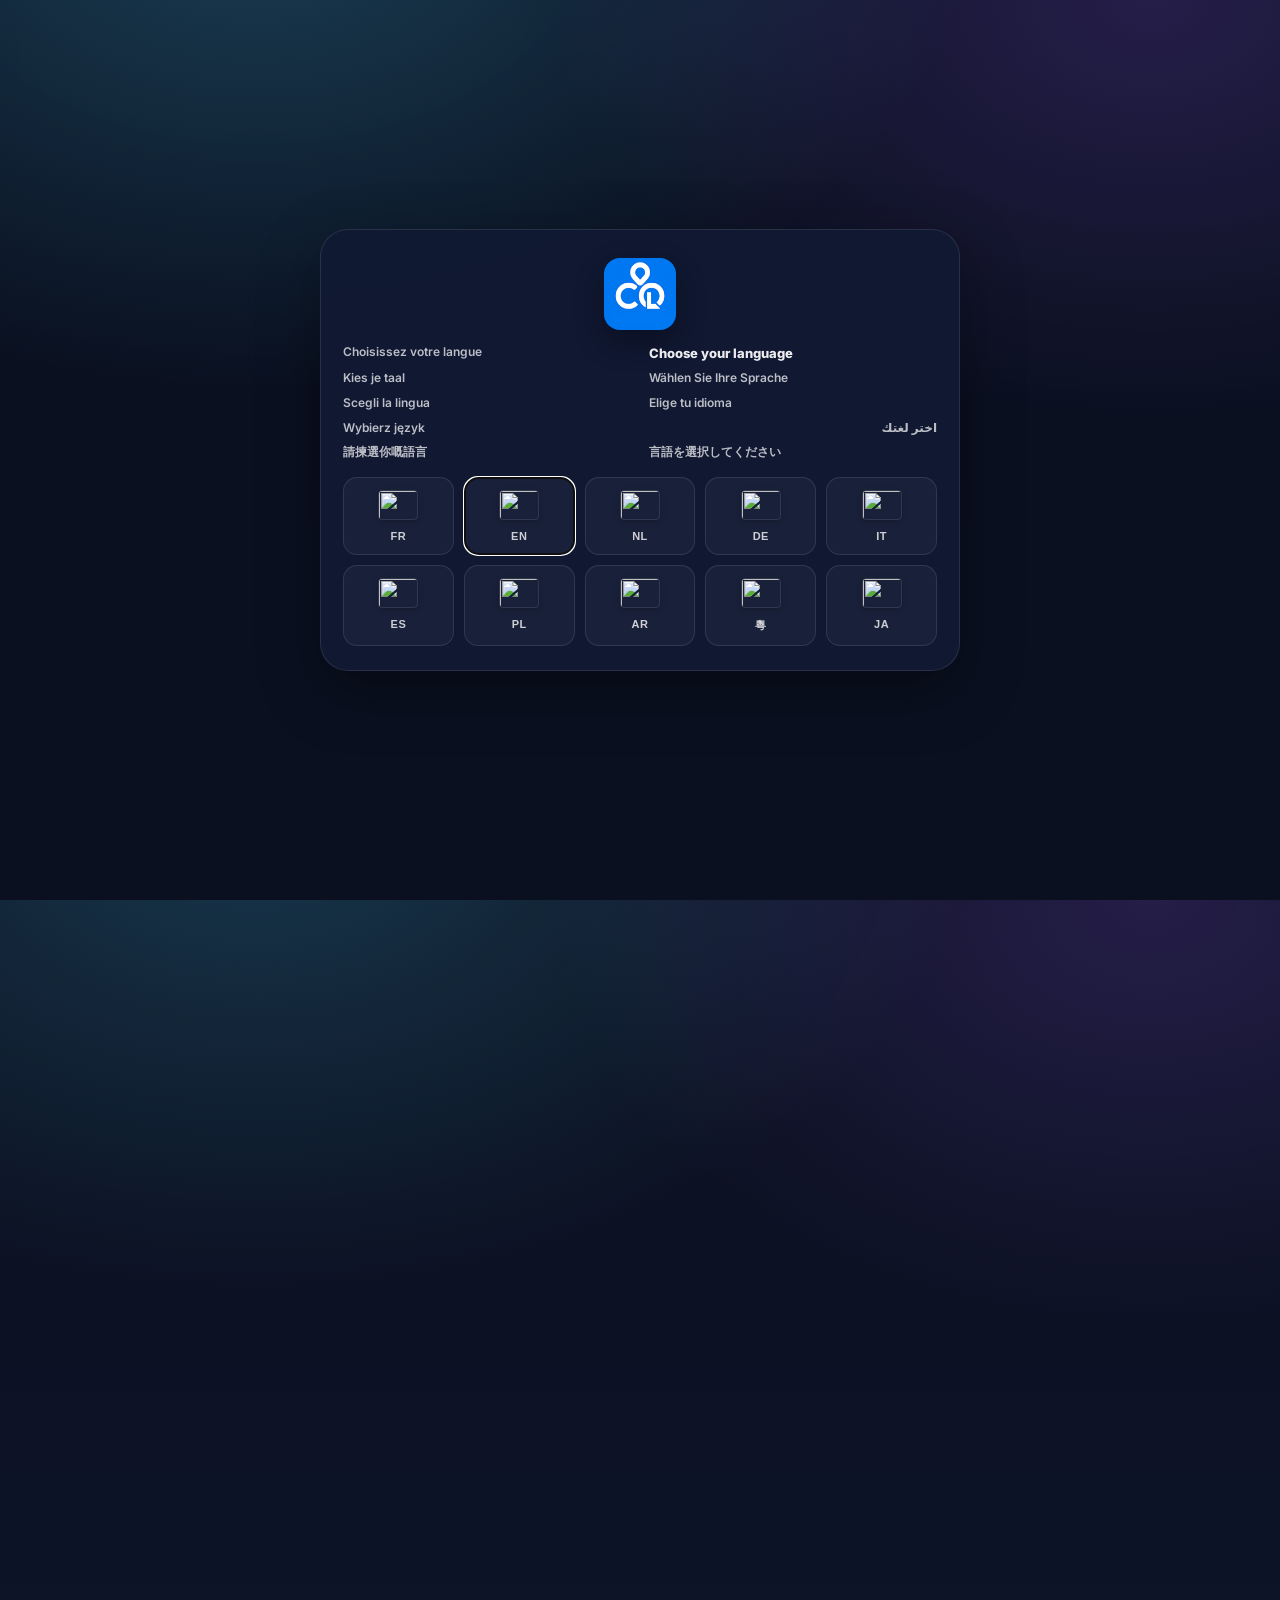
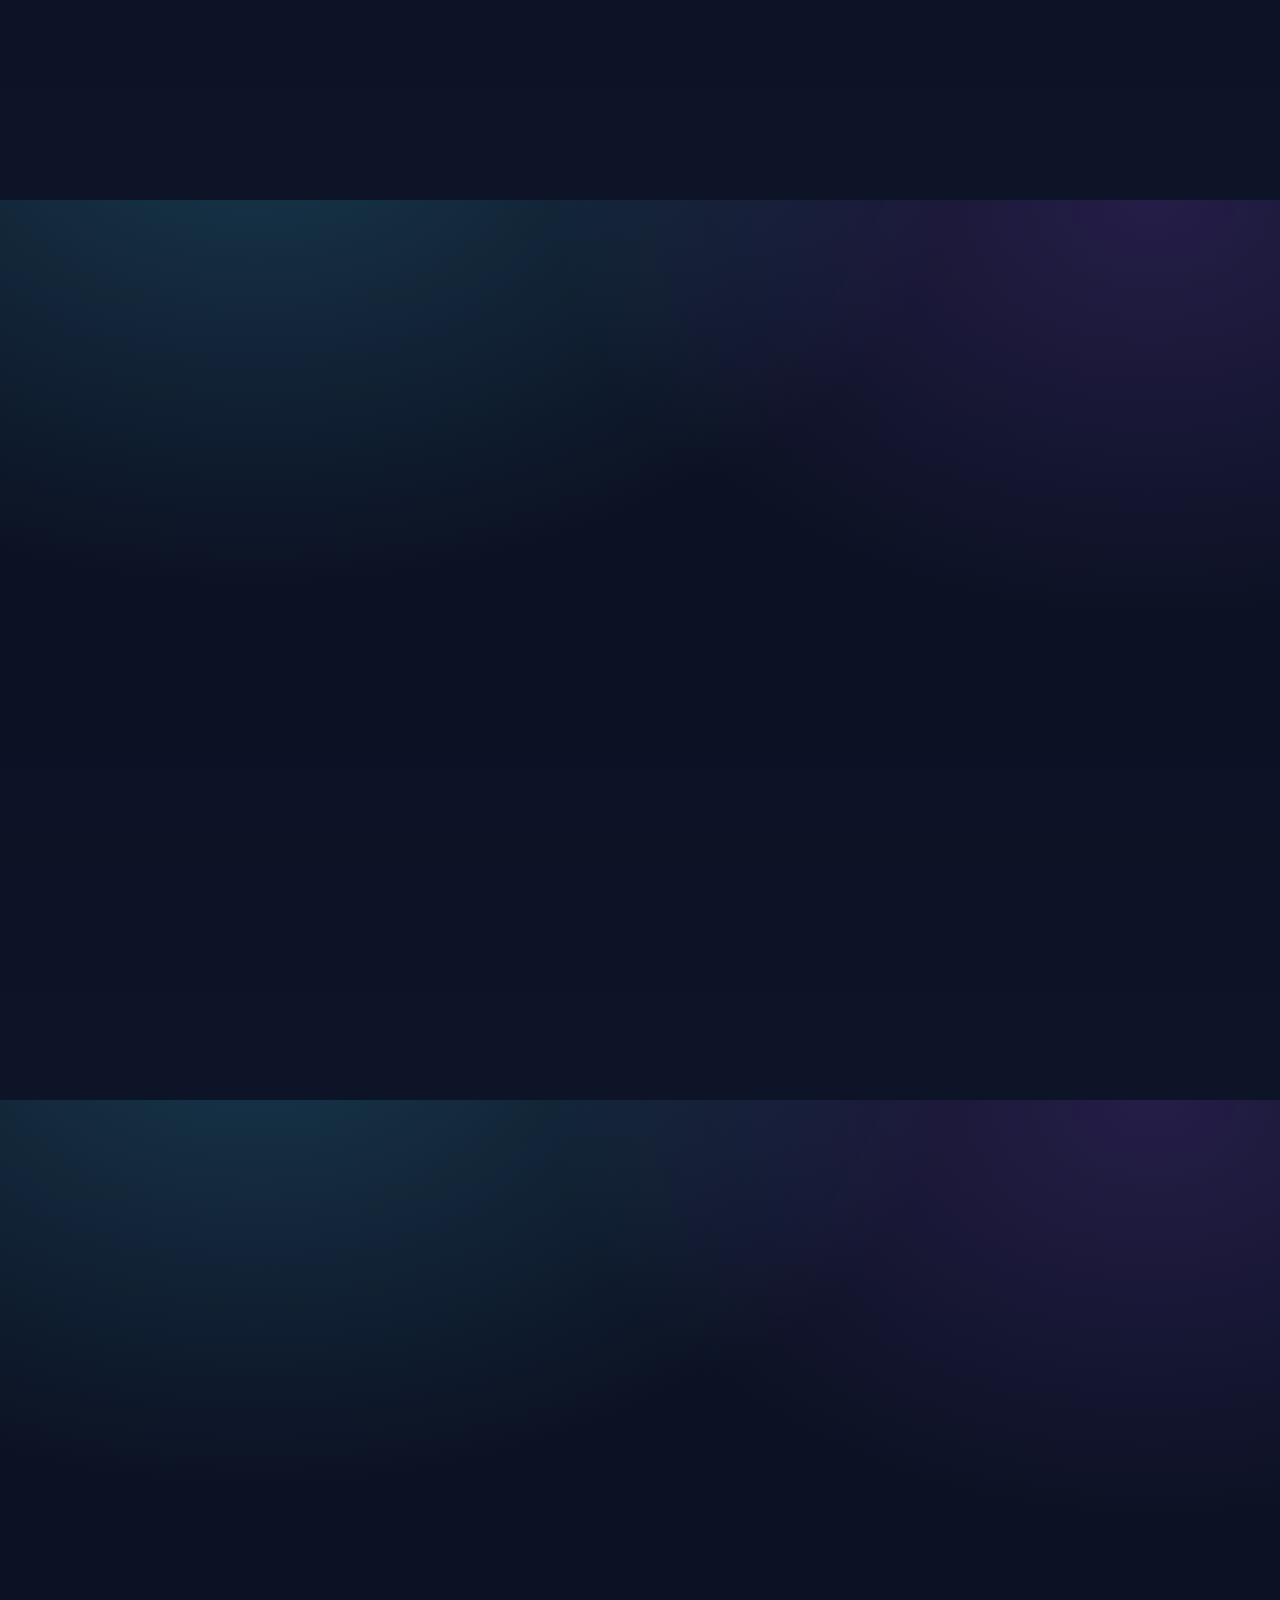
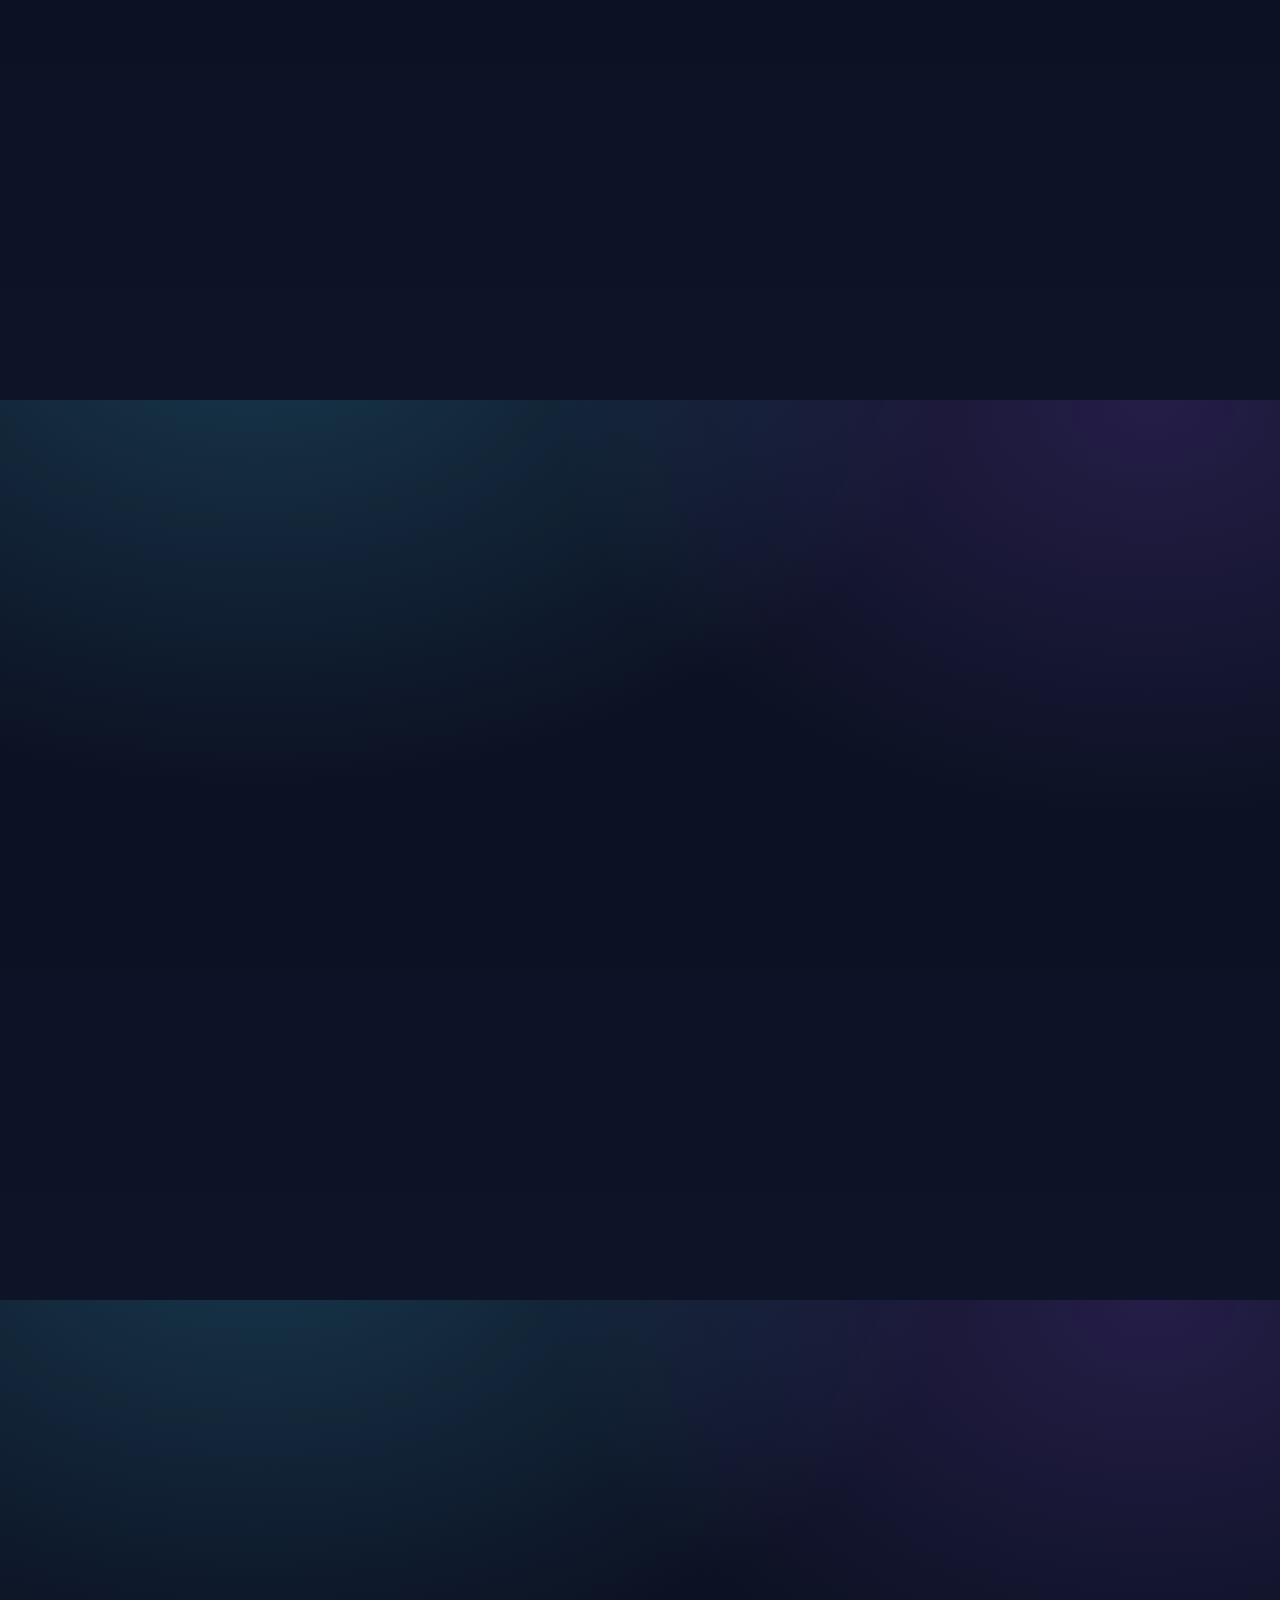
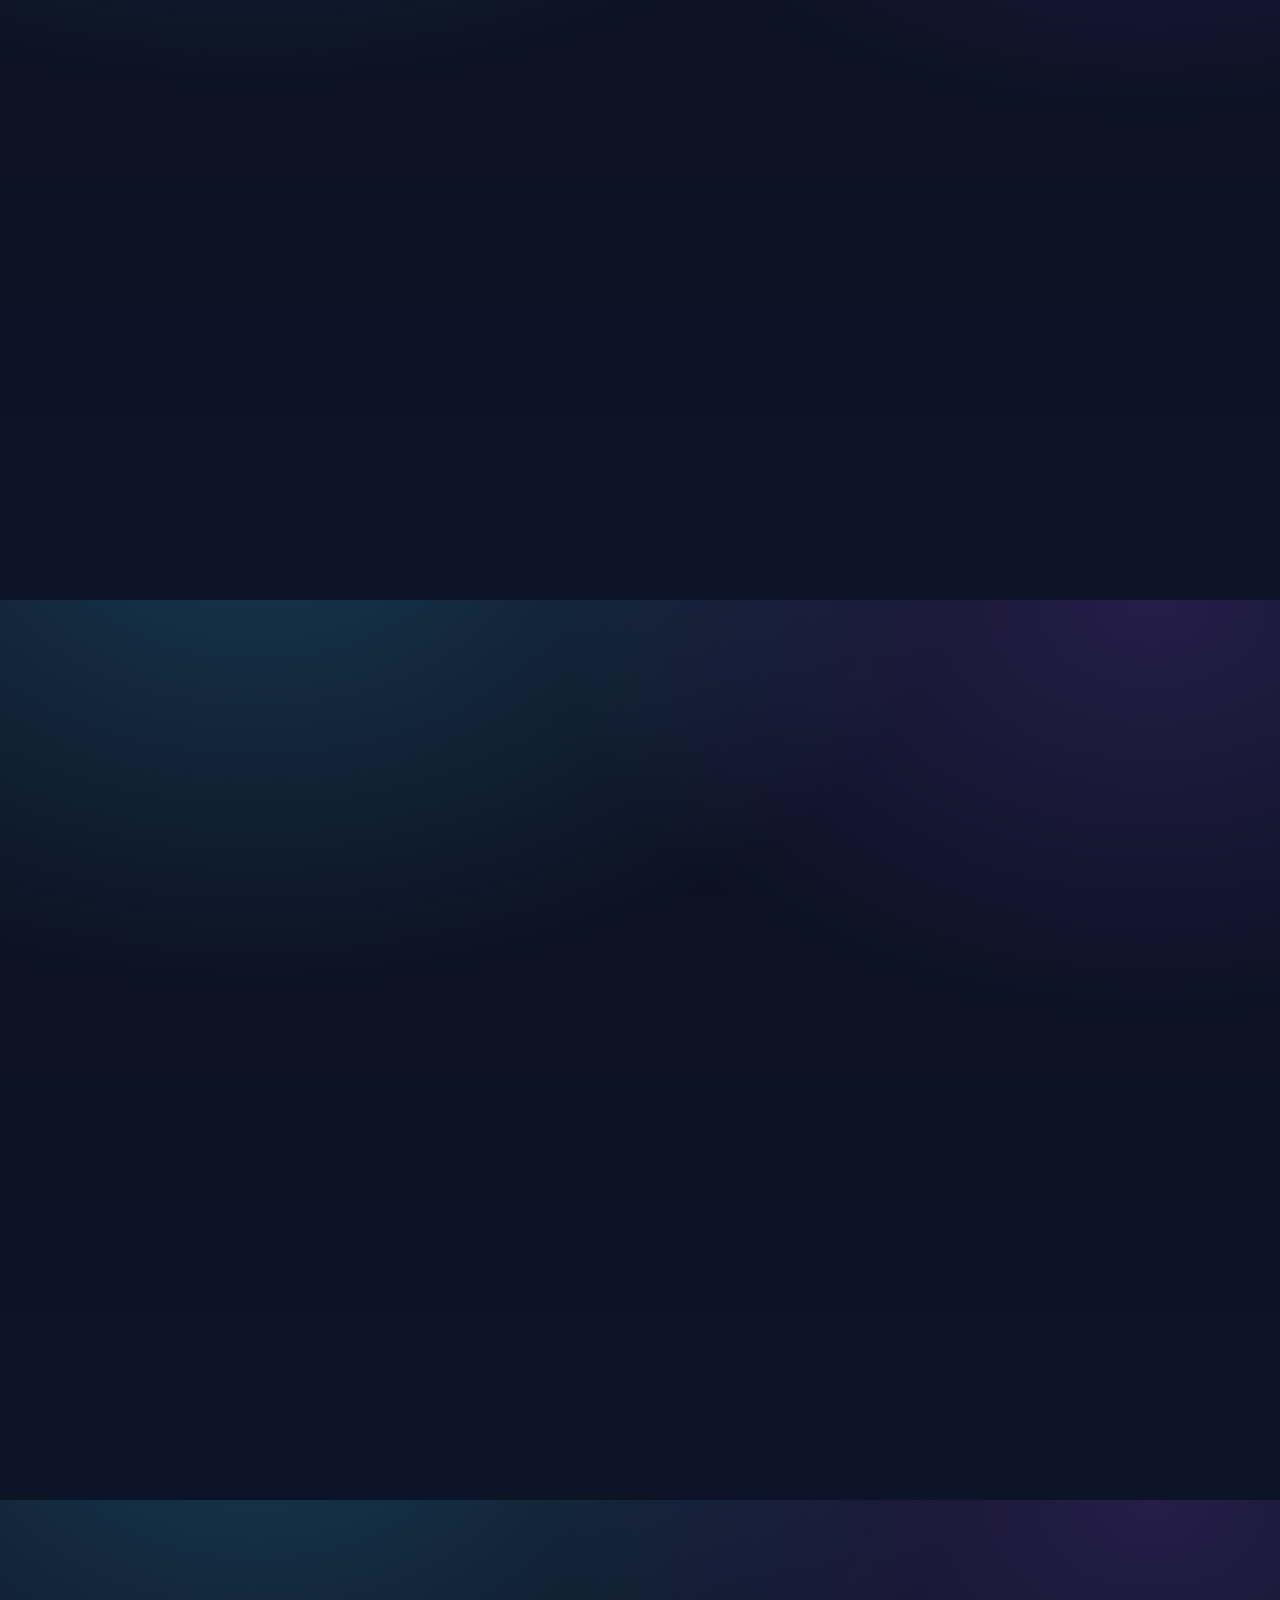
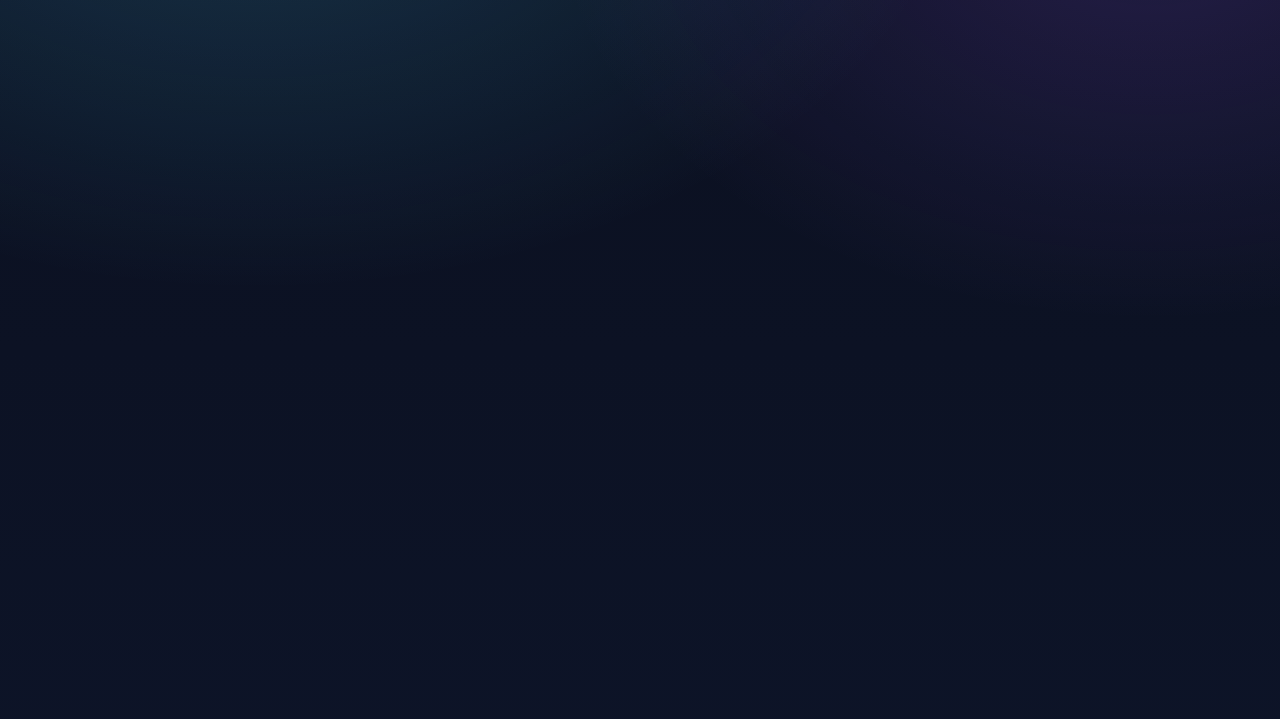
==== commit 900314ad: "feat: ajouter Mimizan (Nouvelle-Aquitaine) avec QR production Co-authored-by: Cursor <cursoragent@cu" ====
--- a/index.html
+++ b/index.html
@@ -11,7 +11,7 @@
   <link rel="preconnect" href="https://fonts.gstatic.com" crossorigin>
   <link href="https://fonts.googleapis.com/css2?family=Inter:wght@400;600;700&display=swap" rel="stylesheet">
 
-  <link rel="stylesheet" href="styles.css?v=9" />
+  <link rel="stylesheet" href="styles.css?v=10" />
   <script>
     (function () {
       var S = ["fr", "en", "nl", "de", "it", "es", "pl", "ar", "yue", "ja"];
@@ -25,7 +25,7 @@
       document.documentElement.classList.add("lang-gate-pending");
     })();
   </script>
-  <script defer src="app.js?v=9"></script>
+  <script defer src="app.js?v=10"></script>
 </head>
 
 <body>
@@ -666,6 +666,22 @@
                   </a>
                 </div>
               </div>
+
+              <div class="cityRegion">
+                <h5 class="cityRegion__title" data-i18n="regionNouvelleAquitaine">Nouvelle-Aquitaine</h5>
+                <div class="cityGrid">
+                  <a class="cityCard" href="https://clq-mimizan.netlify.app" rel="noreferrer">
+                    <div class="cityCard__top">
+                      <div class="cityCard__icon">
+                        <img class="cityCard__iconImg" src="assets/Logo%20minimaliste%20sur%20fond%20bleu.png" alt="CityQuest" loading="lazy" decoding="async" />
+                      </div>
+                      <div class="cityCard__title" data-i18n="cityMimizan">Mimizan</div>
+                    </div>
+                    <div class="qr" data-qr-url="https://clq-mimizan.netlify.app" role="img" aria-label="QR code – CityLoopQuest Mimizan"></div>
+                    <div class="cityCard__hint" data-i18n="scanHint">Scannez pour ouvrir sur mobile</div>
+                  </a>
+                </div>
+              </div>
             </div>
           </div>
         </div>
--- a/styles.css
+++ b/styles.css
@@ -878,6 +878,14 @@
   image-rendering: pixelated;
 }
 
+.qrImg {
+  display: block;
+  width: 100%;
+  height: 100%;
+  object-fit: contain;
+  image-rendering: pixelated;
+}
+
 /* QR codes (images statiques ou générés) */
 .cityCard .qr,
 .cityCard .qrBox {
@@ -900,7 +908,8 @@
   background: var(--qr-bg-live);
 }
 
-.cityCard:not(.cityCard--soon) .qrBox {
+.cityCard:not(.cityCard--soon) .qrBox,
+.cityCard:not(.cityCard--soon) .qr .qrFrame {
   box-shadow:
     0 6px 16px rgba(0,0,0,.12),
     inset 0 1px 0 rgba(255,255,255,.55),
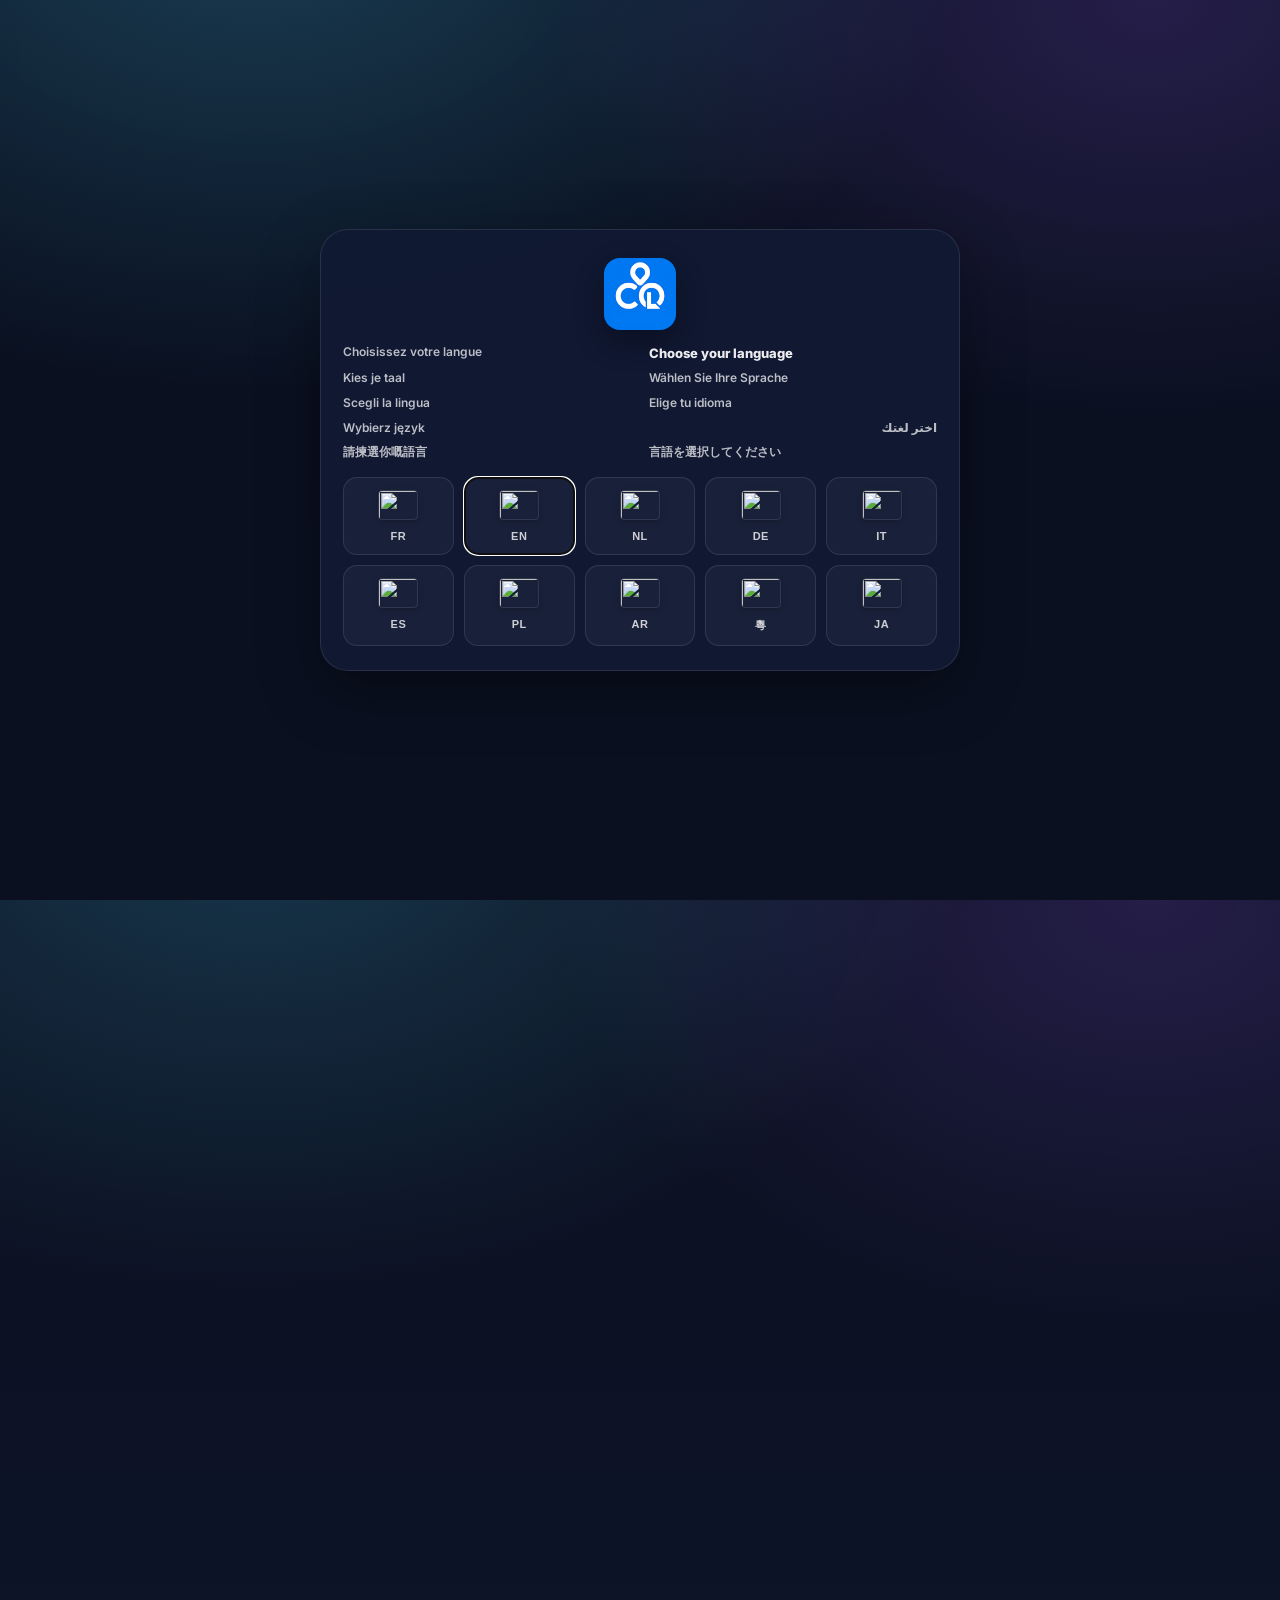
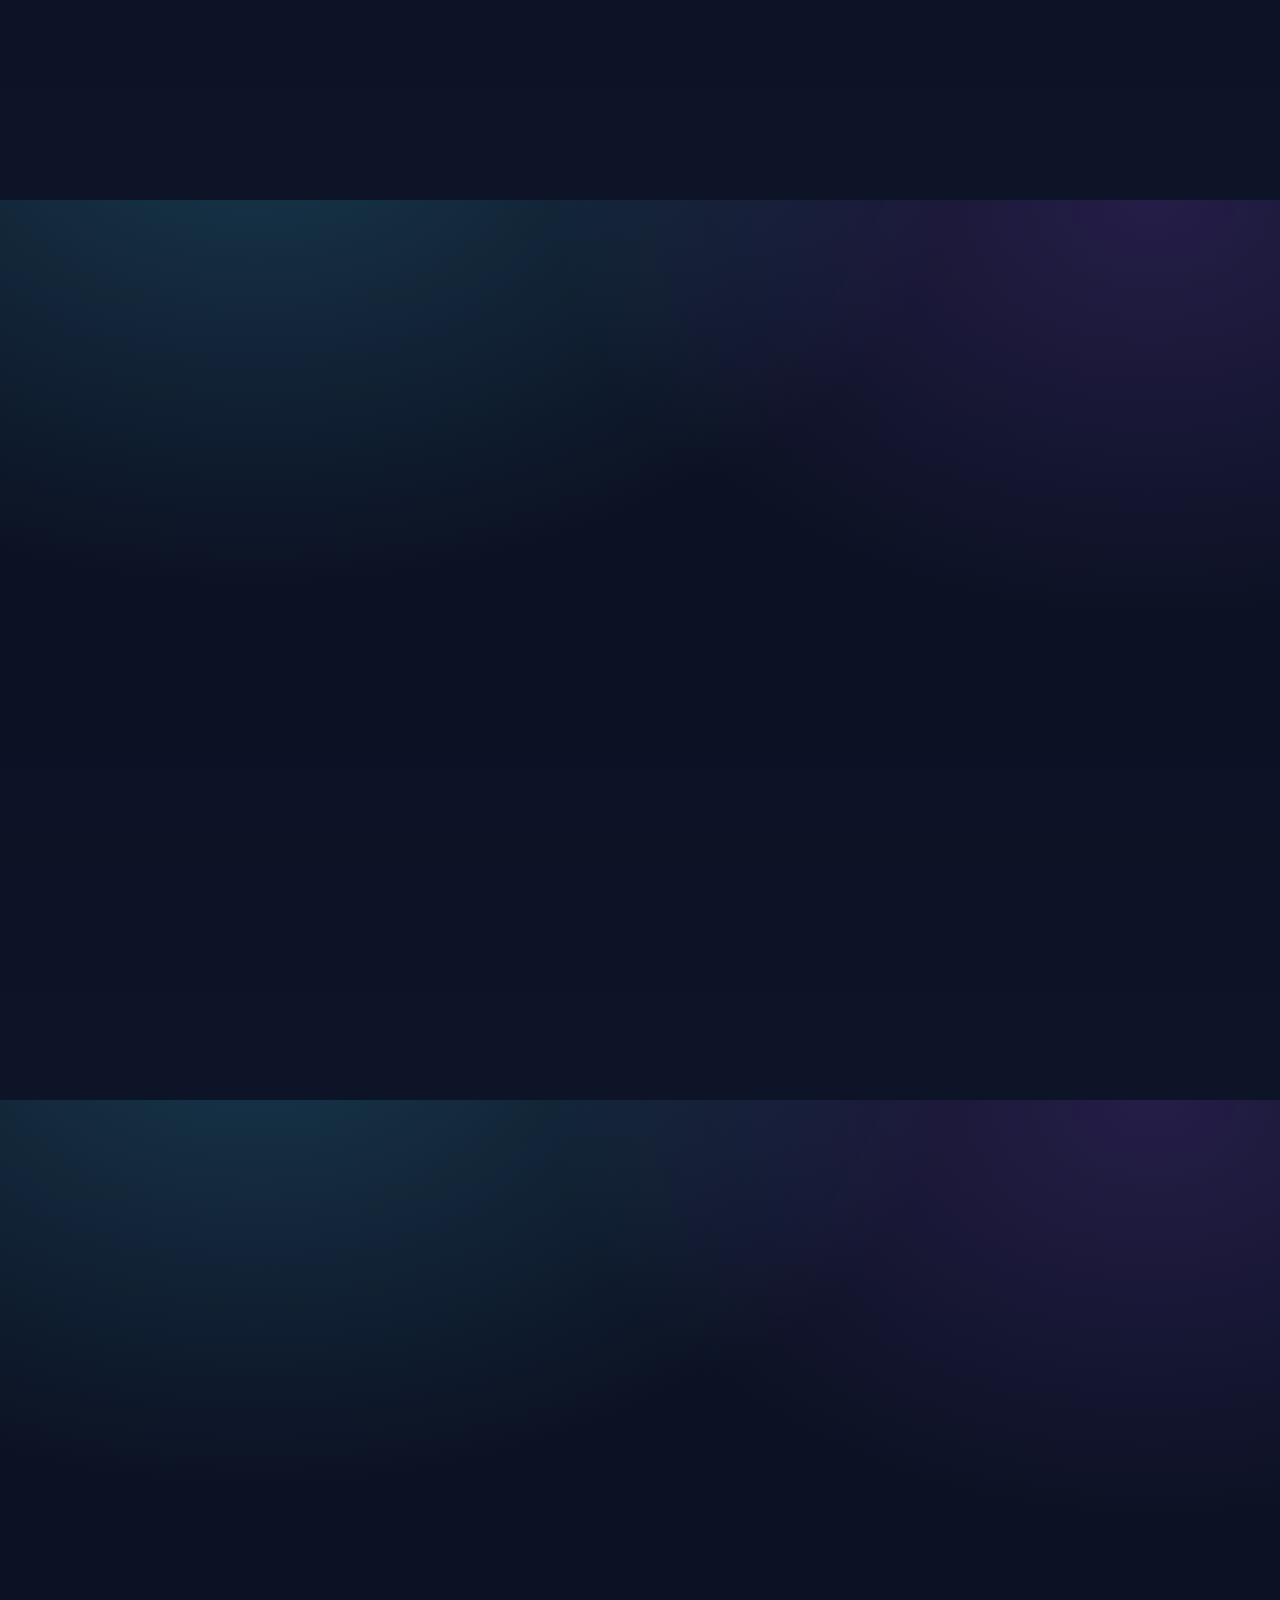
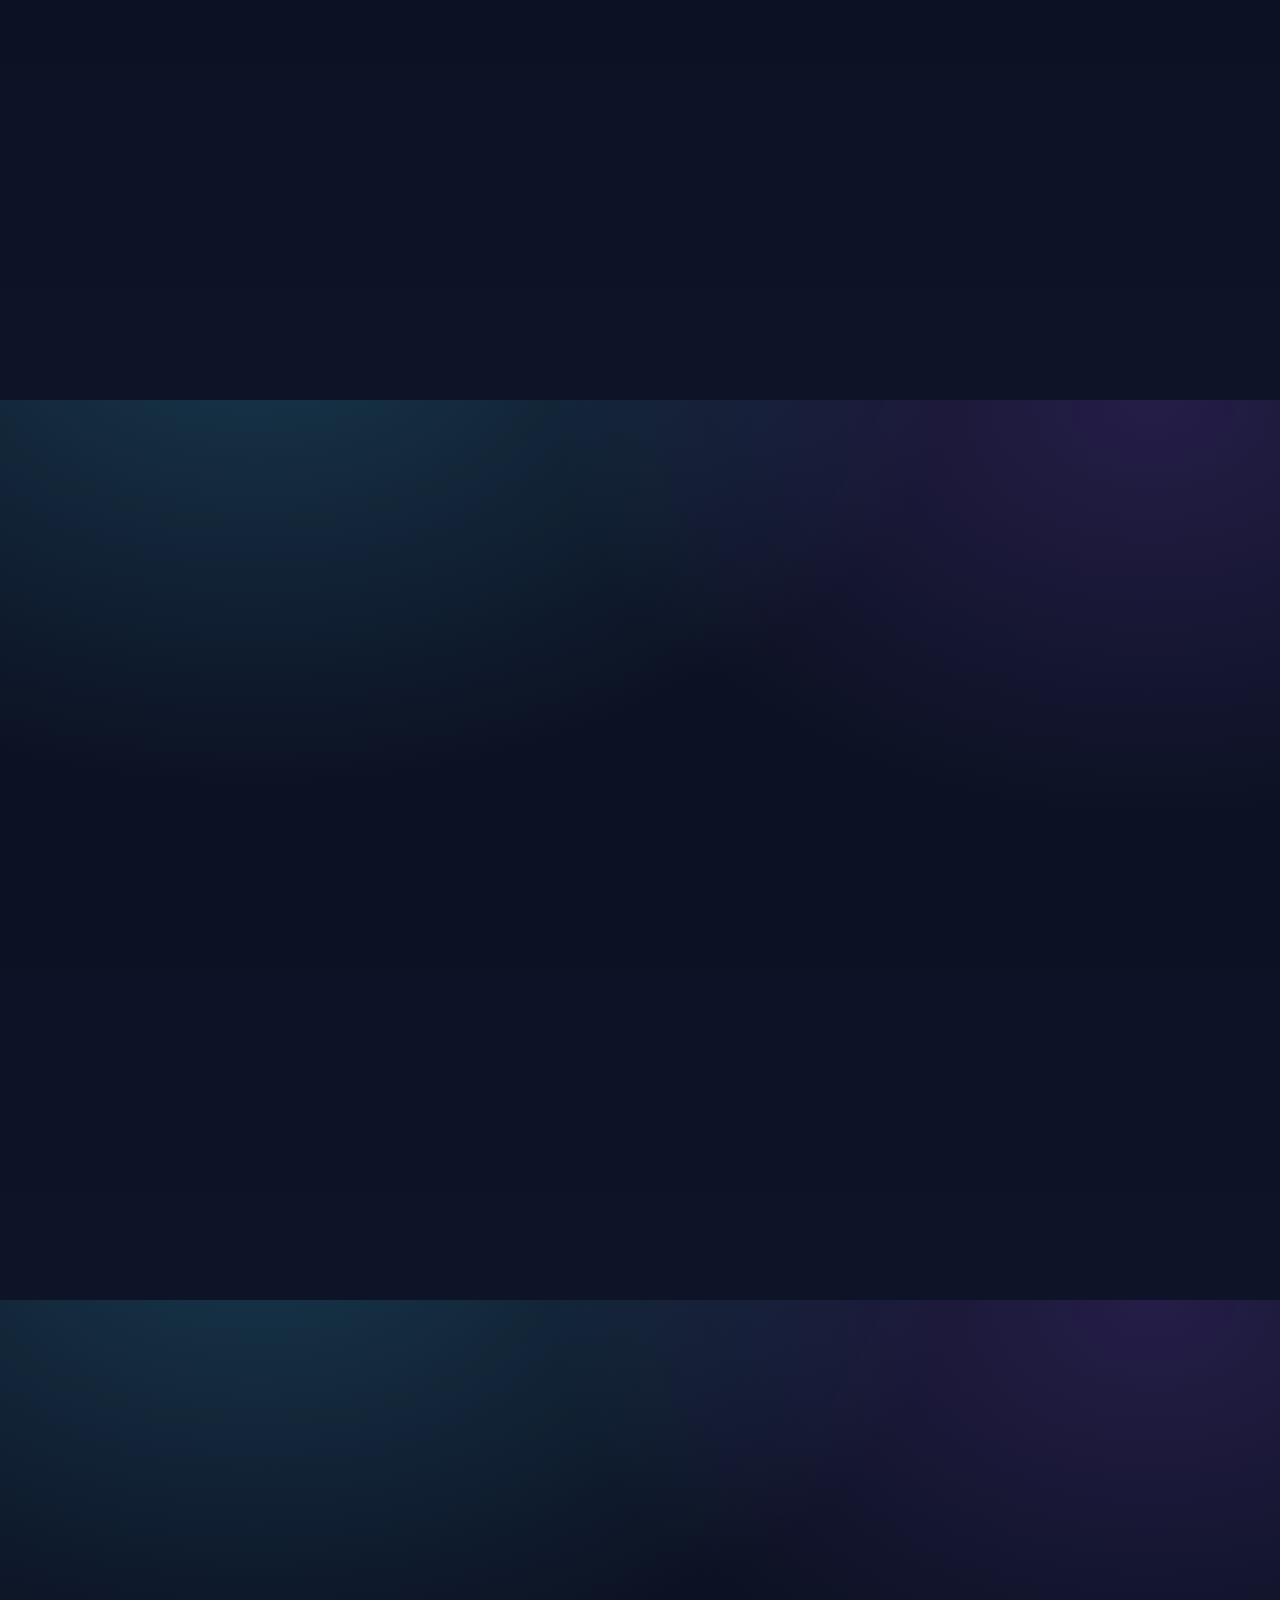
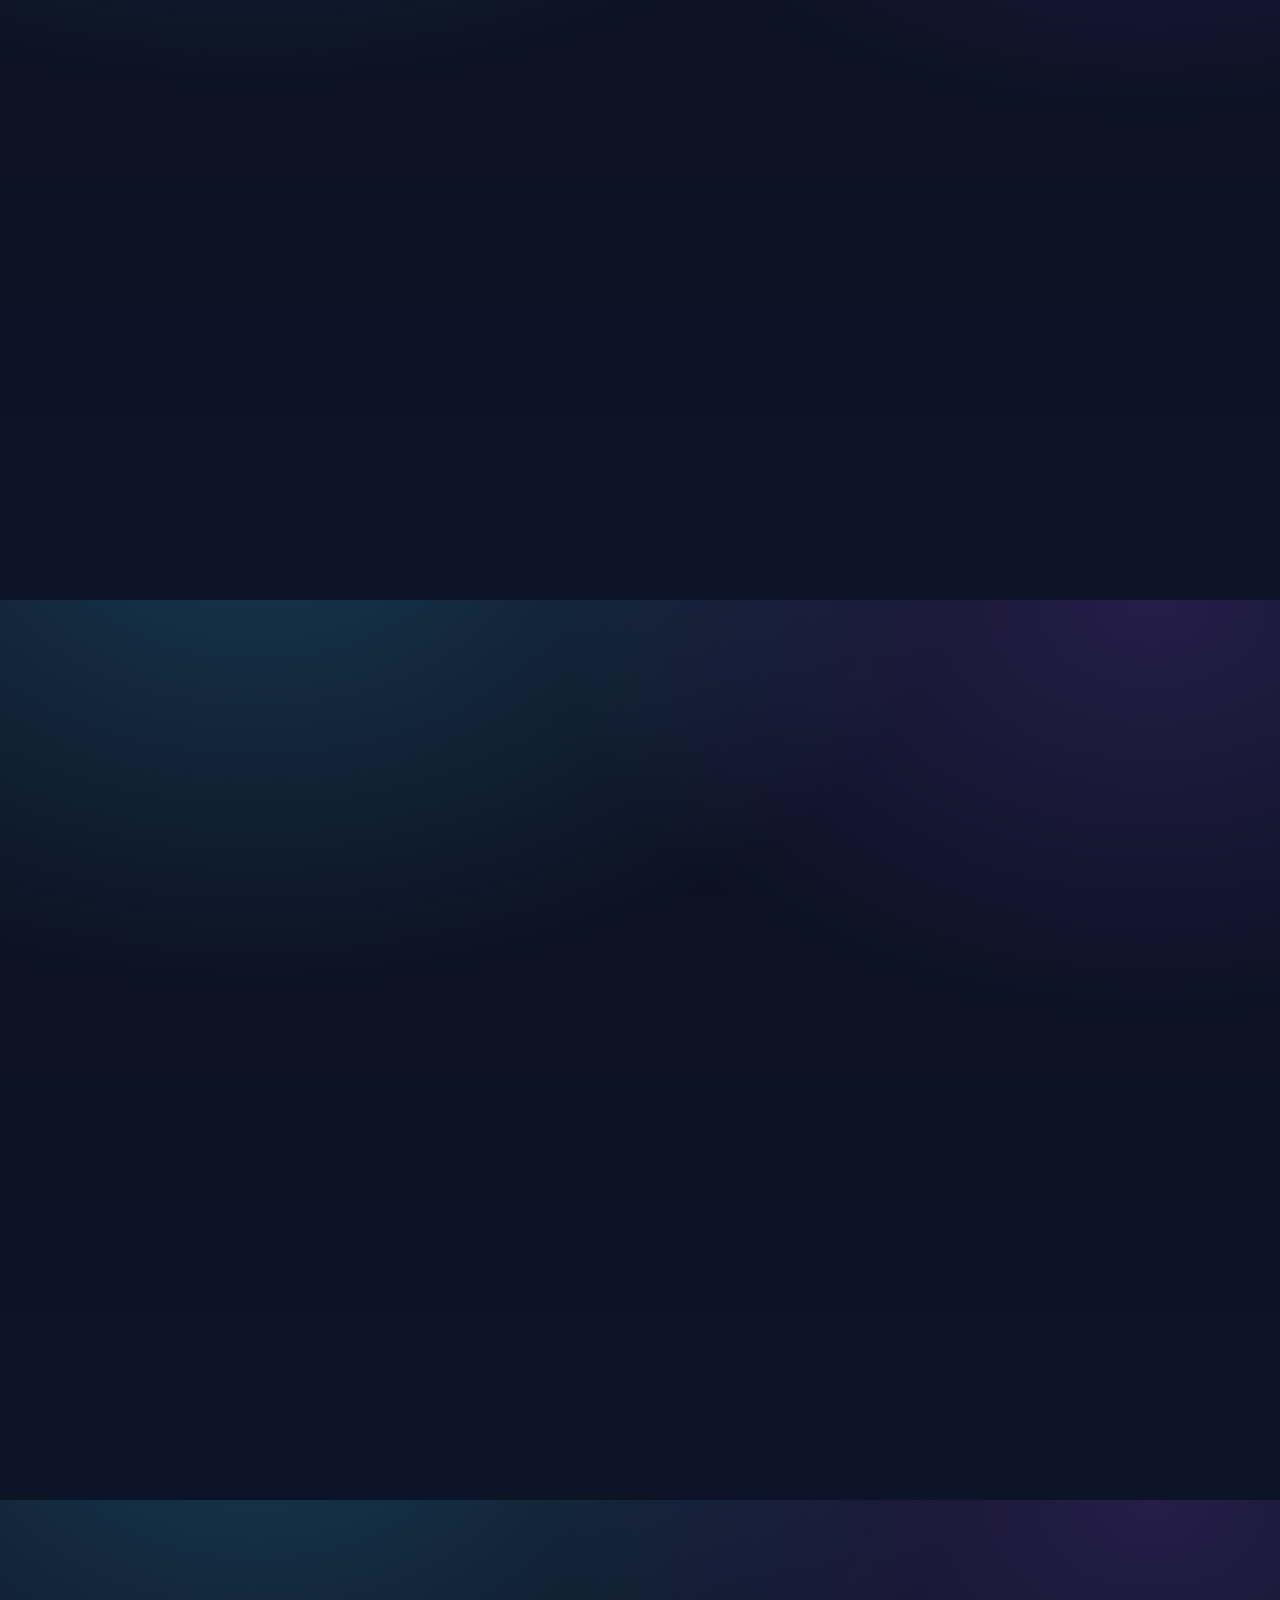
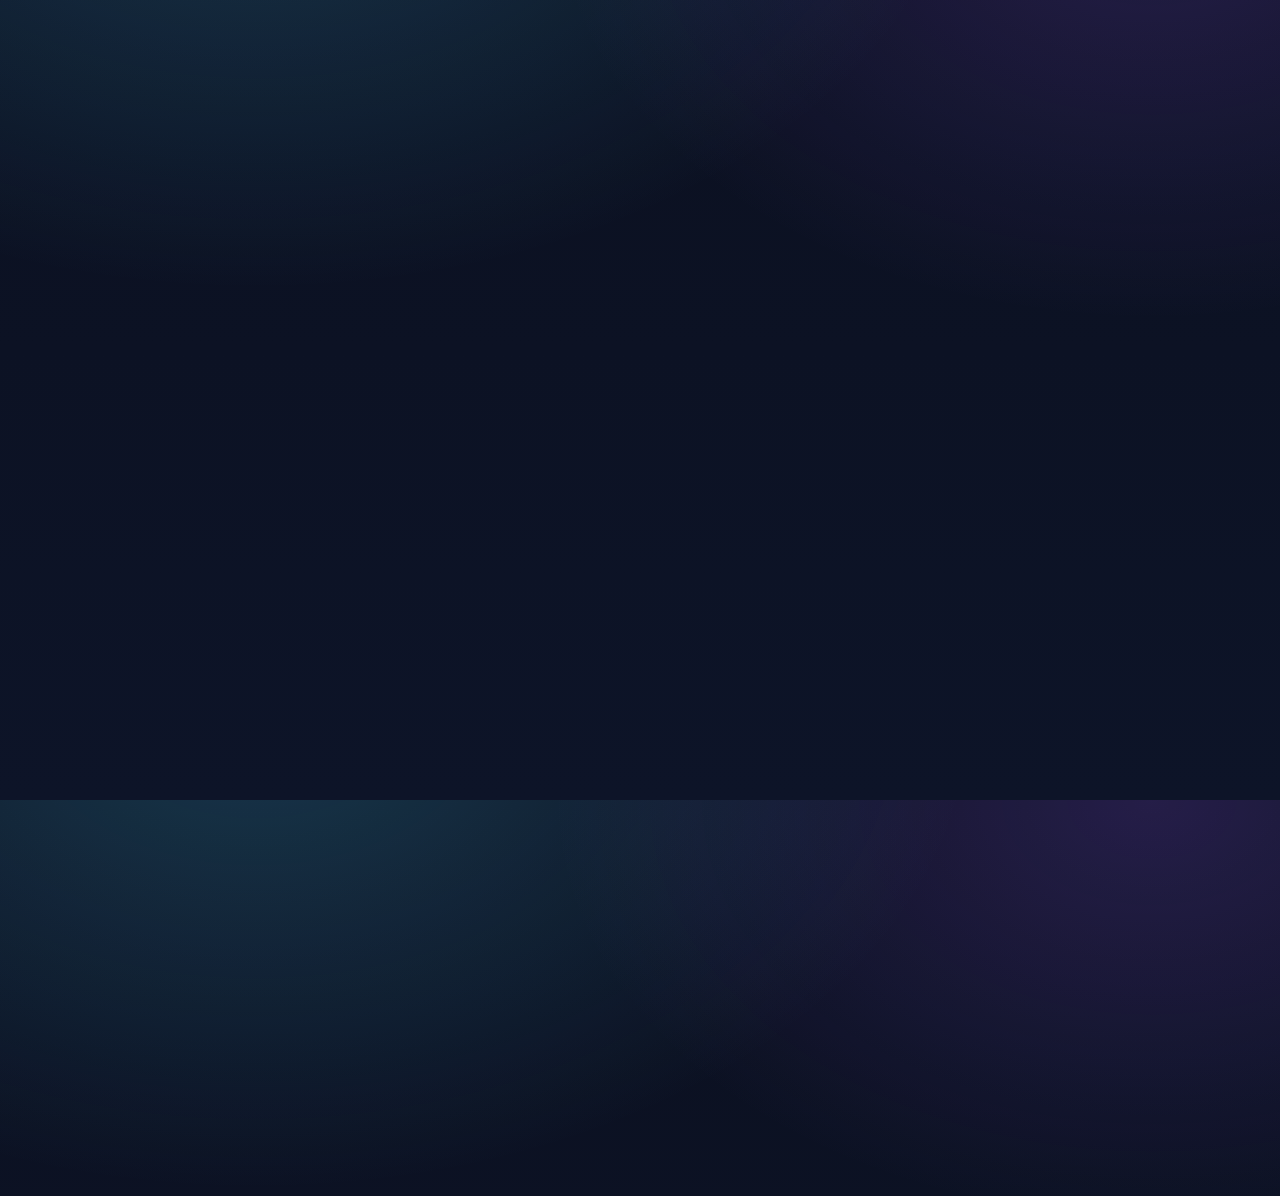
==== commit 63c3e075: "feat: annoncer licence 7 jours a 4,99 EUR avec acces complet Co-authored-by: Cursor <cursoragent@cur" ====
--- a/index.html
+++ b/index.html
@@ -11,7 +11,7 @@
   <link rel="preconnect" href="https://fonts.gstatic.com" crossorigin>
   <link href="https://fonts.googleapis.com/css2?family=Inter:wght@400;600;700&display=swap" rel="stylesheet">
 
-  <link rel="stylesheet" href="styles.css?v=10" />
+  <link rel="stylesheet" href="styles.css?v=11" />
   <script>
     (function () {
       var S = ["fr", "en", "nl", "de", "it", "es", "pl", "ar", "yue", "ja"];
@@ -25,7 +25,7 @@
       document.documentElement.classList.add("lang-gate-pending");
     })();
   </script>
-  <script defer src="app.js?v=10"></script>
+  <script defer src="app.js?v=11"></script>
 </head>
 
 <body>
@@ -107,6 +107,7 @@
 
       <nav class="nav__links" aria-label="Navigation">
         <a href="#features" data-i18n="navFeatures">Fonctionnalités</a>
+        <a href="#pricing" data-i18n="navPricing">Tarifs</a>
         <a href="#languages" data-i18n="navLanguages">Langues</a>
         <a href="#screens" data-i18n="navScreens">Captures</a>
         <a href="#launch" data-i18n="navLaunch">Lancer l’app</a>
@@ -154,6 +155,12 @@
           <p class="lead" data-i18n="heroSubtitle">
             Des parcours touristiques interactifs, riches et payants, déclinables ville par ville.
           </p>
+
+          <a class="pricingTeaser" href="#pricing">
+            <span class="pricingTeaser__badge" data-i18n="pricingKicker">Offre visiteur</span>
+            <span class="pricingTeaser__text" data-i18n="pricingTeaser">Licence 7 jours, accès sans restriction</span>
+            <span class="pricingTeaser__price" aria-hidden="true">4,99&nbsp;€</span>
+          </a>
 
           <div class="pillRow" aria-label="Pills">
             <span class="pill" data-i18n="pillCities">Plusieurs villes</span>
@@ -243,6 +250,38 @@
       </div>
     </section>
 
+    <!-- PRICING -->
+    <section id="pricing" class="section section--alt pricing" aria-labelledby="pricingTitle">
+      <div class="container">
+        <div class="pricingCard">
+          <div class="pricingCard__main">
+            <p class="pricingCard__kicker" data-i18n="pricingKicker">Offre visiteur</p>
+            <h2 id="pricingTitle" class="h2 pricingCard__title" data-i18n="pricingTitle">Licence 7 jours — accès complet</h2>
+            <p class="muted pricingCard__lead" data-i18n="pricingSubtitle">
+              Profitez de toutes les fonctionnalités de CityLoopQuest pendant 7 jours, sans restriction.
+            </p>
+            <ul class="pricingCard__list">
+              <li data-i18n="pricingFeature1">Tous les parcours de la ville</li>
+              <li data-i18n="pricingFeature2">Guidage GPS, quiz, culture et contenus audio</li>
+              <li data-i18n="pricingFeature3">10 langues incluses</li>
+            </ul>
+            <p class="pricingCard__note" data-i18n="pricingNote">
+              Achat et activation dans l’app de la ville choisie (section « Lancer l’app »).
+            </p>
+          </div>
+          <aside class="pricingCard__offer" aria-label="4,99 euros">
+            <div class="pricingCard__price">
+              <span class="pricingCard__amount">4,99</span>
+              <span class="pricingCard__currency">€</span>
+            </div>
+            <p class="pricingCard__period" data-i18n="pricingPeriod">valable 7 jours</p>
+            <p class="pricingCard__unlimited" data-i18n="pricingUnlimited">Accès sans restriction</p>
+            <a class="btn btn--primary pricingCard__cta" href="#launch" data-i18n="pricingCta">Choisir une ville</a>
+          </aside>
+        </div>
+      </div>
+    </section>
+
     <!-- LANGUAGES -->
     <section id="languages" class="section section--alt">
       <div class="container">
--- a/styles.css
+++ b/styles.css
@@ -378,6 +378,139 @@
 }
 .banner__text{ color: var(--muted); line-height:1.6; }
 
+.pricingTeaser{
+  display:flex;
+  flex-wrap:wrap;
+  align-items:center;
+  gap:10px 14px;
+  margin: 16px 0 4px;
+  padding: 12px 14px;
+  border-radius: 16px;
+  border: 1px solid rgba(74, 222, 128, .35);
+  background: linear-gradient(135deg, rgba(34, 197, 94, .14), rgba(77, 213, 255, .10));
+  box-shadow: 0 12px 32px rgba(0, 0, 0, .18);
+  transition: transform .15s ease, border-color .15s ease;
+}
+.pricingTeaser:hover{
+  transform: translateY(-1px);
+  border-color: rgba(74, 222, 128, .55);
+}
+.pricingTeaser__badge{
+  font-size: 11px;
+  font-weight: 800;
+  letter-spacing: .4px;
+  text-transform: uppercase;
+  padding: 5px 9px;
+  border-radius: 999px;
+  background: rgba(255, 255, 255, .12);
+  border: 1px solid rgba(255, 255, 255, .14);
+}
+.pricingTeaser__text{
+  flex: 1 1 180px;
+  font-size: 14px;
+  font-weight: 600;
+  color: var(--text);
+}
+.pricingTeaser__price{
+  font-size: 20px;
+  font-weight: 800;
+  color: #86efac;
+  letter-spacing: -.02em;
+}
+
+.pricingCard{
+  display:grid;
+  grid-template-columns: 1.2fr .8fr;
+  gap: 20px;
+  align-items: stretch;
+  border: 1px solid var(--line);
+  border-radius: var(--radius2);
+  padding: 22px;
+  background:
+    radial-gradient(900px 400px at 0% 0%, rgba(77, 213, 255, .12), transparent 55%),
+    radial-gradient(700px 360px at 100% 100%, rgba(34, 197, 94, .14), transparent 50%),
+    rgba(255, 255, 255, .03);
+  box-shadow: var(--shadow);
+}
+.pricingCard__kicker{
+  margin: 0 0 8px;
+  font-size: 12px;
+  font-weight: 800;
+  letter-spacing: .5px;
+  text-transform: uppercase;
+  color: #86efac;
+}
+.pricingCard__title{ margin: 0 0 10px; }
+.pricingCard__lead{ margin: 0 0 14px; max-width: 52ch; }
+.pricingCard__list{
+  margin: 0 0 14px;
+  padding-left: 1.15rem;
+  color: var(--muted);
+  line-height: 1.7;
+  font-size: 14px;
+}
+.pricingCard__note{
+  margin: 0;
+  font-size: 13px;
+  color: var(--muted2);
+  line-height: 1.55;
+  max-width: 56ch;
+}
+.pricingCard__offer{
+  display:flex;
+  flex-direction:column;
+  align-items:center;
+  justify-content:center;
+  text-align:center;
+  gap: 6px;
+  padding: 18px 16px;
+  border-radius: var(--radius);
+  border: 1px solid rgba(74, 222, 128, .35);
+  background: linear-gradient(145deg, rgba(34, 197, 94, .18), rgba(17, 26, 51, .65));
+  box-shadow: inset 0 1px 0 rgba(255, 255, 255, .08);
+}
+.pricingCard__price{
+  display:flex;
+  align-items:flex-start;
+  justify-content:center;
+  gap: 4px;
+  line-height: 1;
+}
+.pricingCard__amount{
+  font-size: clamp(2.4rem, 5vw, 3.2rem);
+  font-weight: 800;
+  letter-spacing: -.03em;
+}
+.pricingCard__currency{
+  font-size: 1.35rem;
+  font-weight: 800;
+  margin-top: .35rem;
+  opacity: .9;
+}
+.pricingCard__period{
+  margin: 0;
+  font-size: 15px;
+  font-weight: 700;
+  color: var(--text);
+}
+.pricingCard__unlimited{
+  margin: 0 0 8px;
+  font-size: 13px;
+  color: #bbf7d0;
+  font-weight: 600;
+}
+.pricingCard__cta{
+  width: 100%;
+  max-width: 260px;
+  margin-top: 6px;
+  text-align:center;
+}
+
+@media (max-width: 820px){
+  .pricingCard{ grid-template-columns: 1fr; }
+  .pricingCard__offer{ order: -1; }
+}
+
 .langGrid{
   display:grid;
   grid-template-columns: repeat(5, 1fr);
